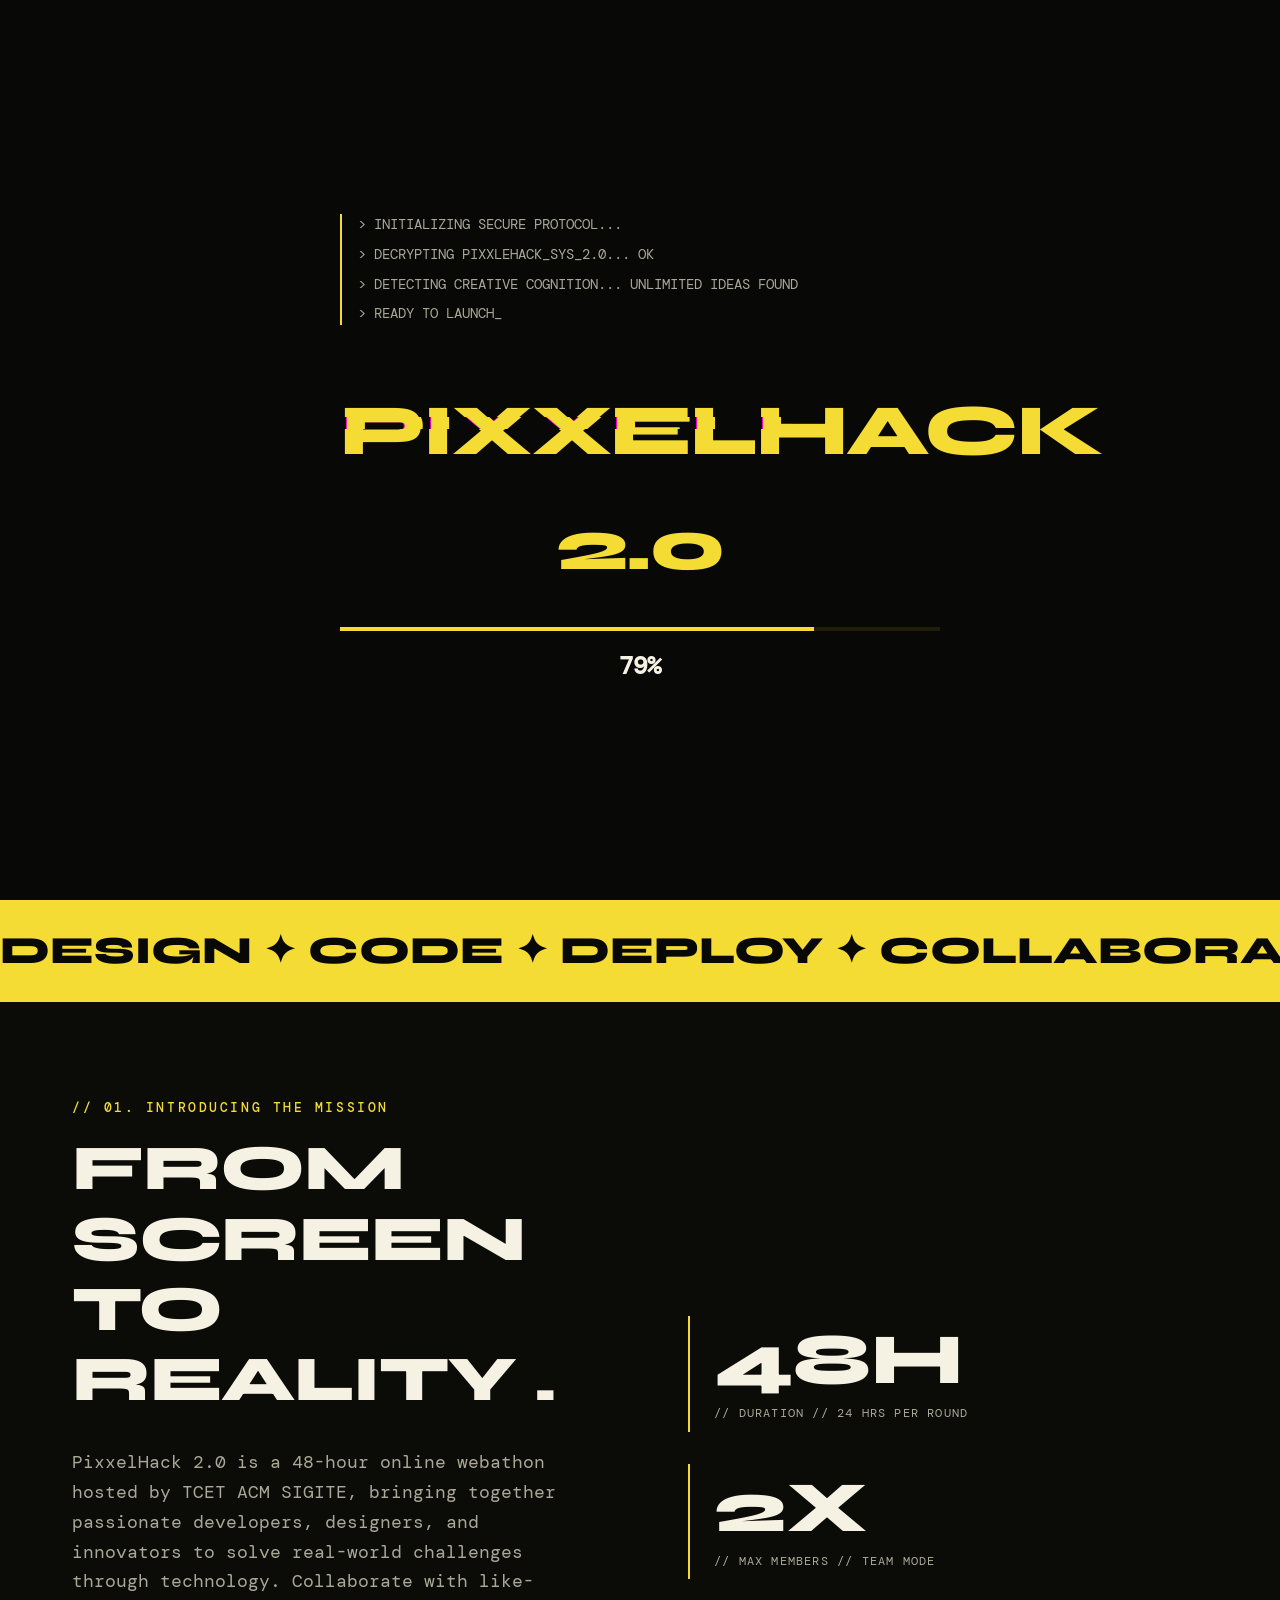
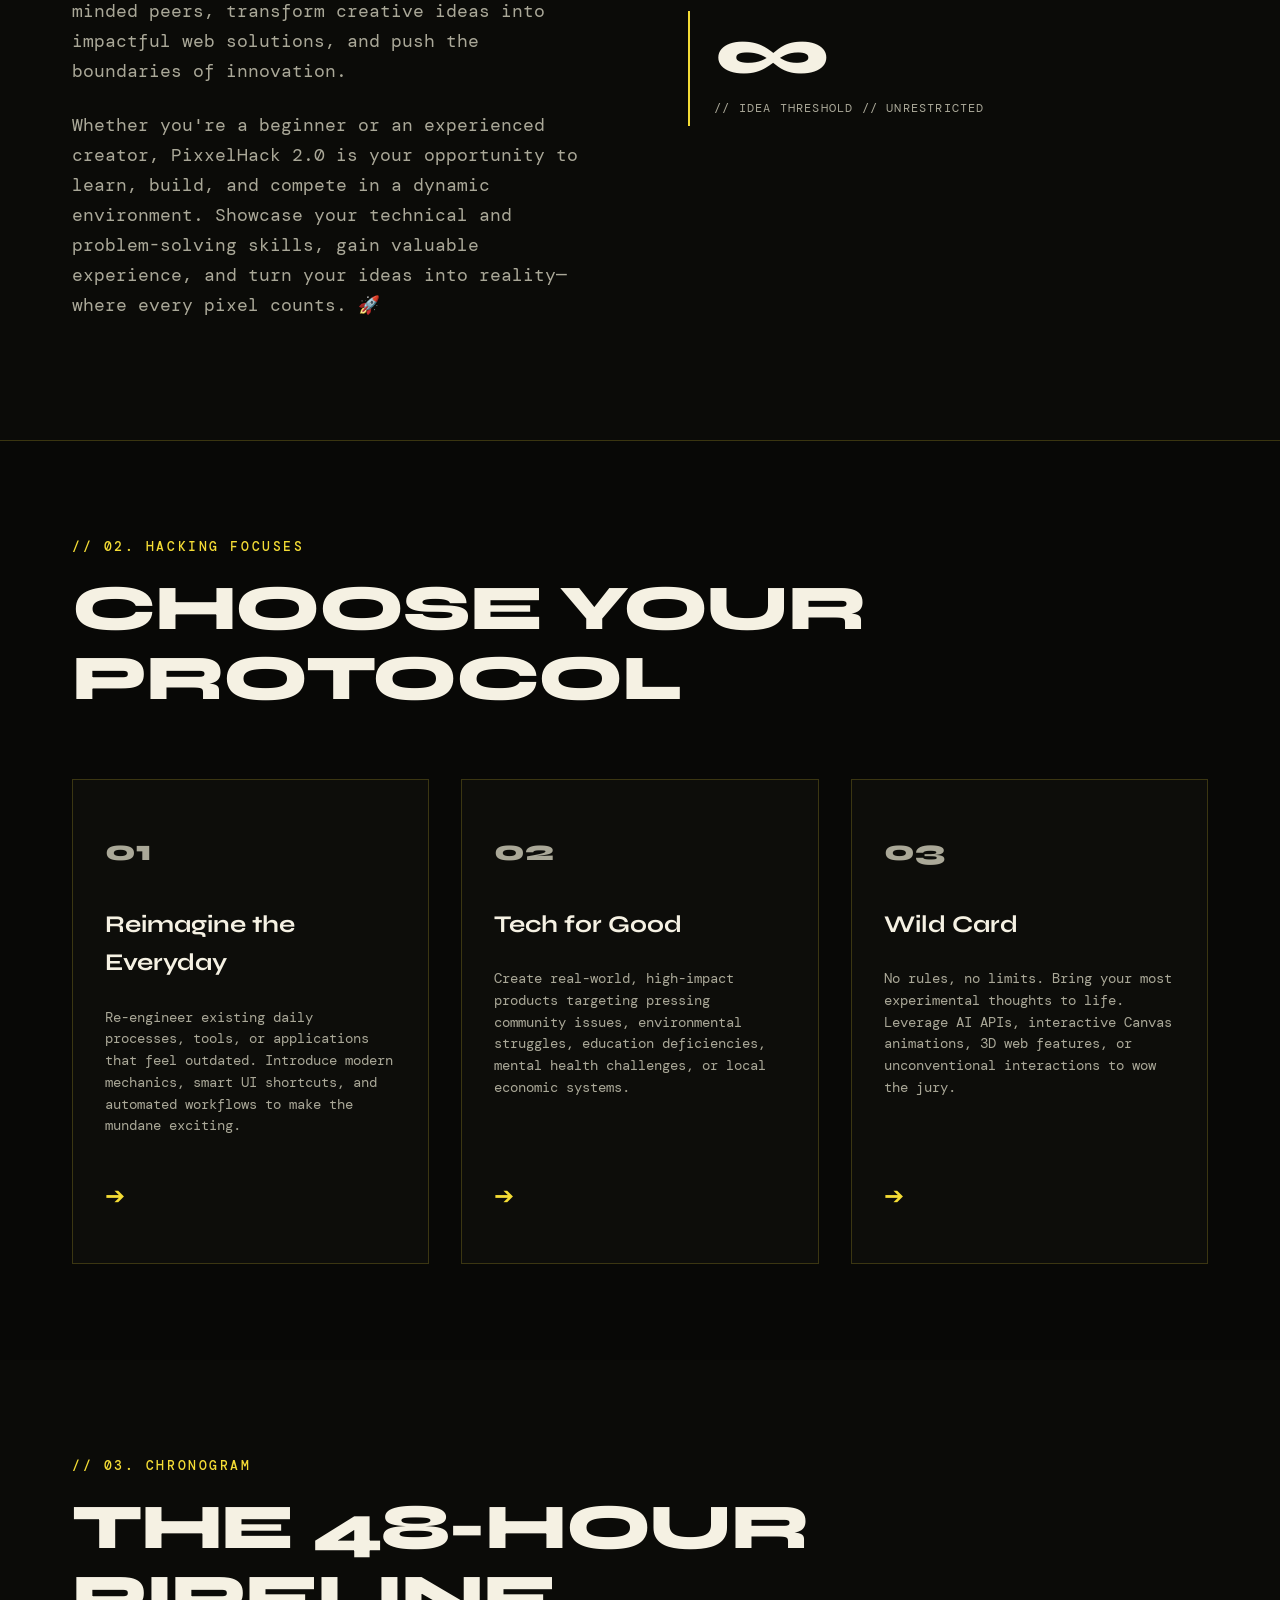
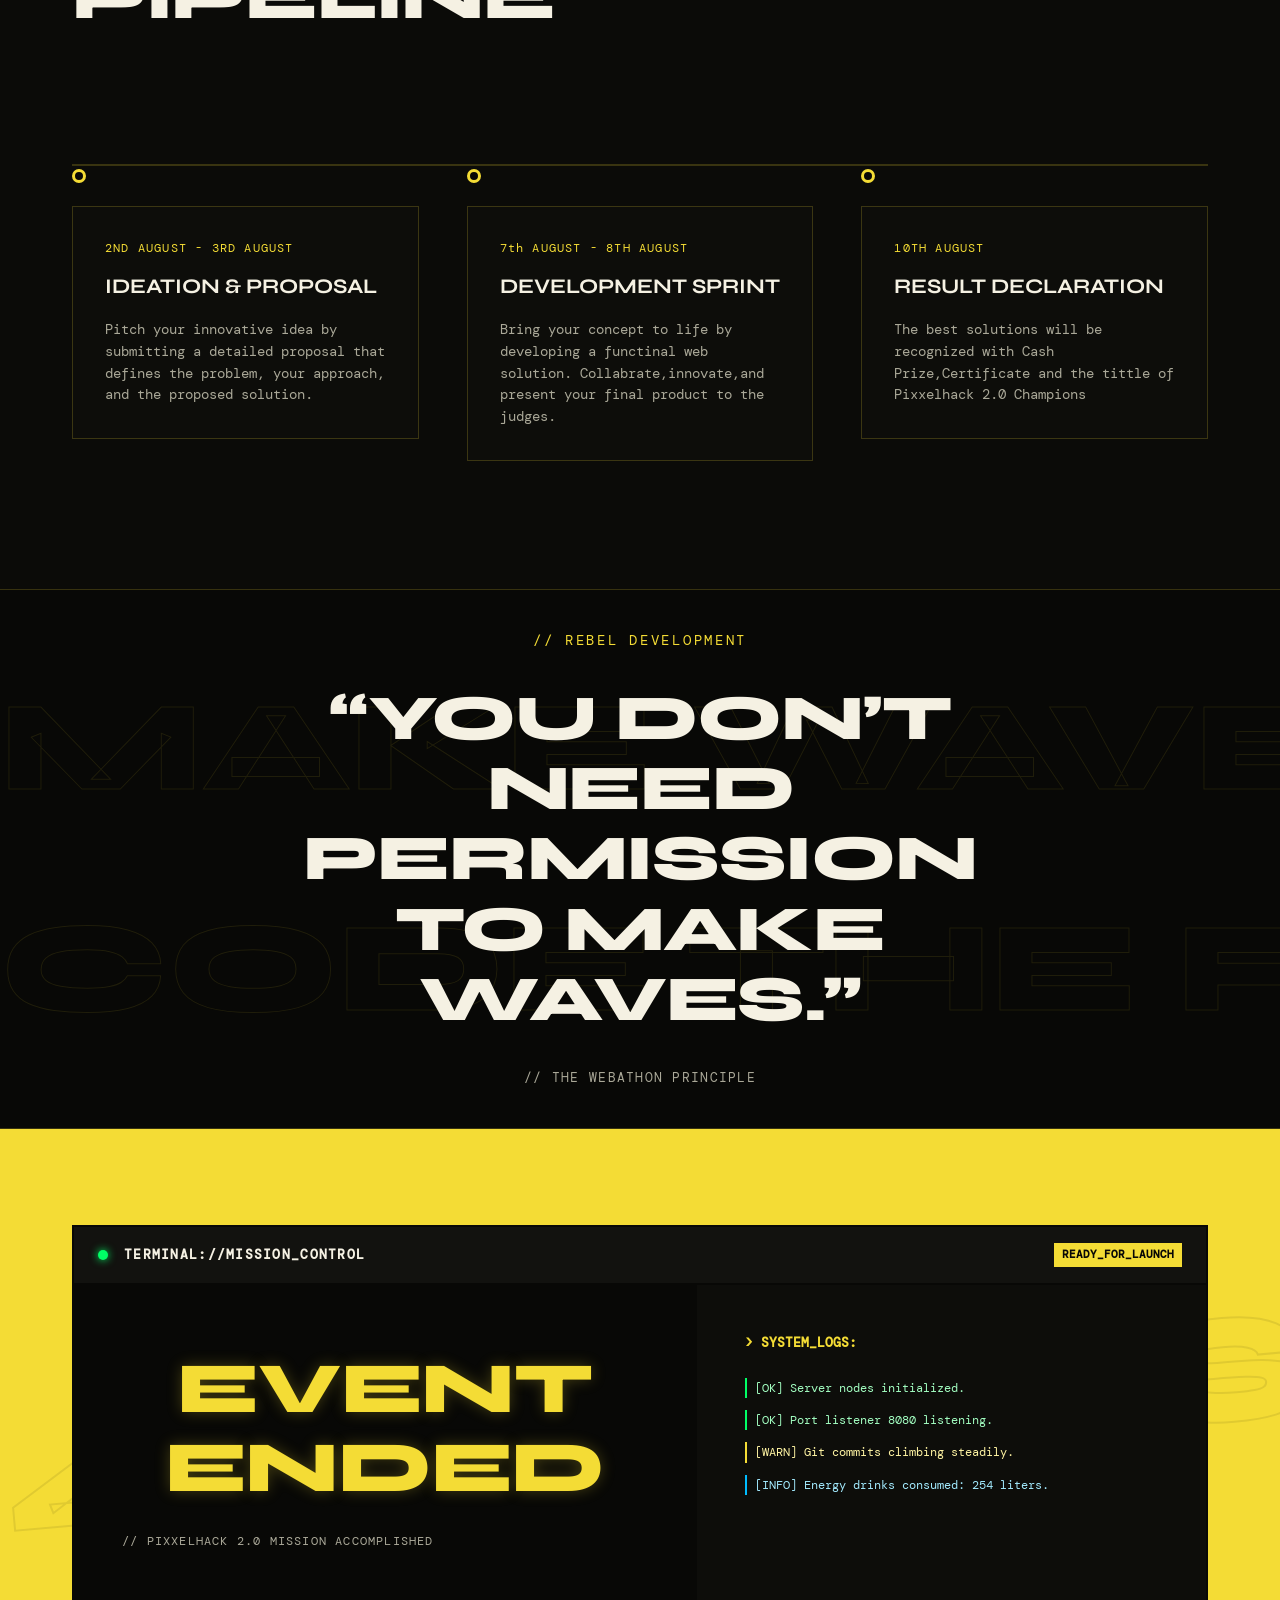
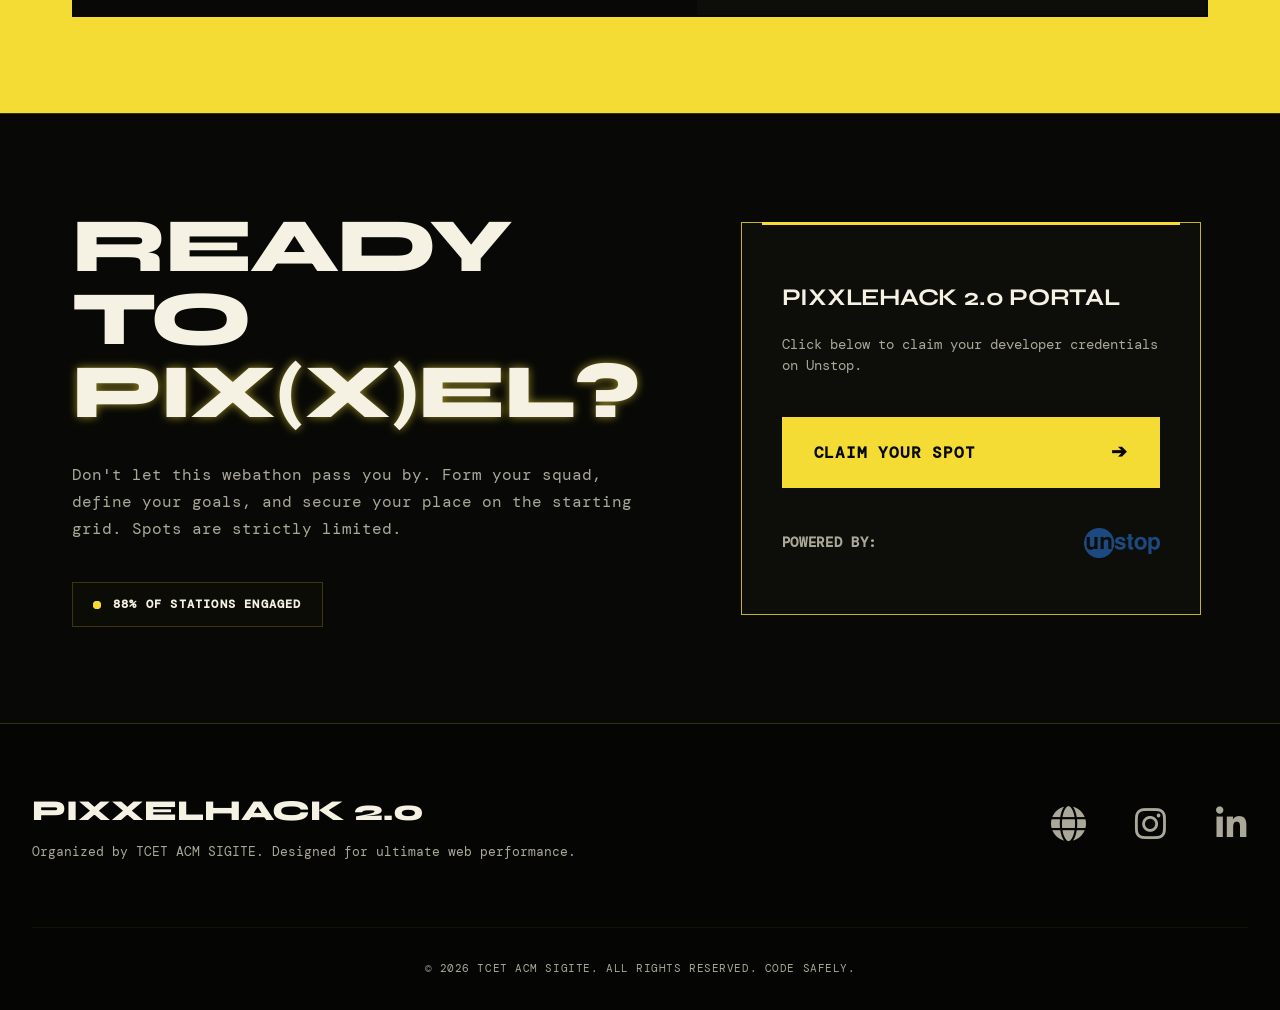
==== index.html @ c50f7fab "initial commit" ====
<!DOCTYPE html>
<html lang="en">
<head>
    <meta charset="UTF-8">
    <meta name="viewport" content="width=device-width, initial-scale=1.0">
    <title>PIXXELHACK 2.0 // 48-Hour Webathon by TCET ACM SIGITE</title>
    <meta name="description" content="Design, develop, and deploy functional web applications in a 48-hour high-intensity college webathon. Organize teams, innovate, and conquer.">
    <!-- Google Fonts: Syne and DM Mono -->
    <link rel="preconnect" href="https://fonts.googleapis.com">
    <link rel="preconnect" href="https://fonts.gstatic.com" crossorigin>
    <link rel="stylesheet"
  href="https://cdnjs.cloudflare.com/ajax/libs/font-awesome/6.5.2/css/all.min.css">
    <link href="https://fonts.googleapis.com/css2?family=DM+Mono:ital,wght@0,300;0,400;0,500;1,300;1,400;1,500&family=Syne:wght@700;800&display=swap" rel="stylesheet">
    <!-- Main Stylesheet -->
    <link rel="stylesheet" href="styles.css">
</head>
<body>

    <!-- Scroll Progress Indicator -->
    <div id="scroll-progress" aria-hidden="true"></div>

    <!-- Mouse follow glowing element -->
    <div id="mouse-glow" aria-hidden="true"></div>

    <!-- Intro Preloader -->
    <div id="preloader" role="dialog" aria-modal="true" aria-label="System Initializing">
        <div class="preloader-content">
            <div class="preloader-terminal">
                <p class="term-line">&gt; INITIALIZING SECURE PROTOCOL...</p>
                <p class="term-line">&gt; DECRYPTING PIXXLEHACK_SYS_2.0... OK</p>
                <p class="term-line">&gt; DETECTING CREATIVE COGNITION... UNLIMITED IDEAS FOUND</p>
                <p class="term-line">&gt; READY TO LAUNCH_</p>
            </div>
            <div class="preloader-progress-wrap">
                <div class="glitch-title" data-text="PIXXELHACK 2.0">PIXXELHACK 2.0</div>
                <div class="preloader-bar-bg">
                    <div class="preloader-bar" id="load-bar"></div>
                </div>
                <div class="preloader-percentage"><span id="load-pct">00</span>%</div>
            </div>
        </div>
    </div>

    <!-- Scan lines overlay -->
    <div class="scanlines" aria-hidden="true"></div>

    <!-- Header Navigation -->
    <header class="main-header">
    <div class="header-container">
        <!-- TCET logo: far left -->
        <a href="https://tcetmumbai.in/" class="institution-logo tcet-logo" aria-label="TCET Home">
            <img src="TCET Logo.png" alt="TCET logo">
        </a>

        <!-- PixxleHack logo -->
        <a href="#" class="logo-link" aria-label="Pixxlehack 2.0 Home">
            <span class="logo-txt">PIXXELHACK</span>
            <span class="logo-badge">2.0</span>
        </a>

        <nav class="desktop-nav" aria-label="Main Navigation">
            <ul class="nav-list">
                <li><a href="#about" class="nav-link">ABOUT</a></li>
                <li><a href="#tracks" class="nav-link">TRACKS</a></li>
                <li><a href="#timeline" class="nav-link">TIMELINE</a></li>
                <li><a href="#control" class="nav-link">MISSION</a></li>
            </ul>
        </nav>

        <!-- ACM logo: far right -->
        <a href="https://www.acm.org/" class="institution-logo acm-logo" aria-label="ACM Home">
            <img src="acm logo.png" alt="ACM logo">
        </a>

        <button class="mobile-nav-toggle" aria-label="Toggle Navigation Menu"
            aria-expanded="false" aria-controls="mobile-menu">
            <span class="bar"></span>
            <span class="bar"></span>
            <span class="bar"></span>
        </button>
    </div>
</header>

    <!-- Main Container -->
    <main>

        <!-- Hero Section -->
        <section id="hero" class="hero-section">
            <div class="hero-grid-bg" aria-hidden="true"></div>
            <div class="hero-container">
                <!-- Left Side: Dynamic Technical Typography -->
                <div class="hero-content reveal-on-scroll">
                    <div class="top-tagline">
                        <span class="tag-symbol">//</span> TCET ACM SIGITE PRESENTS // WEBATHON 2.0
                    </div>
                    
                    <h1 class="hero-headline">
                        CODE.<br>
                        INNOVATE.<br>
                        CONQUER.
                    </h1>

                    <div class="warning-ticker-wrap">
                        <div class="warning-ticker">
                            <span class="ticker-warn">WARNING:</span> UNLIMITED IDEAS DETECTED ✦ 48-HOUR CRITICAL THRESHOLD ✦ CODE PIXEL BY PIXEL ✦ &nbsp;
                        </div>
                    </div>

                    <div class="hero-meta">
                        <div class="tech-spec">
                            <span class="spec-label">MODE:</span> <span class="spec-value text-glowing">ONLINE</span>
                        </div>
                        <div class="tech-spec">
                            <span class="spec-label">DATE:</span> <span class="spec-value">2ND AUGUST</span>
                        </div>
                    </div>

                    <div class="hero-btn-container">
    <a href="#register" class="hero-ticker-btn" aria-label="Join the Hackathon">
        <div class="btn-ticker-track">
            <div class="btn-ticker-content">
                <img src="unstop-logo.png" alt="Unstop" class="ticker-logo-img"> ✦ POWERED BY UNSTOP ✦ CLAIM NOW ✦ POWERED BY UNSTOP ✦ &nbsp;&nbsp;&nbsp;&nbsp;
                <img src="unstop-logo.png" alt="Unstop" class="ticker-logo-img"> ✦ POWERED BY UNSTOP ✦ CLAIM NOW ✦ POWERED BY UNSTOP ✦ &nbsp;&nbsp;&nbsp;&nbsp;
            </div>
            <div class="btn-ticker-content" aria-hidden="true">
                <img src="unstop-logo.png" alt="Unstop" class="ticker-logo-img"> ✦ POWERED BY UNSTOP ✦ CLAIM NOW ✦ POWERED BY UNSTOP ✦ &nbsp;&nbsp;&nbsp;&nbsp;
                <img src="unstop-logo.png" alt="Unstop" class="ticker-logo-img"> ✦ POWERED BY UNSTOP ✦ CLAIM NOW ✦ POWERED BY UNSTOP ✦ &nbsp;&nbsp;&nbsp;&nbsp;
            </div>
        </div>
        <span class="ticker-btn-arrow" aria-hidden="true">➔</span>
    </a>
</div>
                <!-- Right Side: 3D Parallax Poster -->
              <!-- Right Side: 3D Parallax Poster -->
<div class="hero-visual reveal-on-scroll">
    <div class="poster-card" id="parallax-card">
        <div class="poster-glitch-overlay" aria-hidden="true"></div>
        <div class="poster-inner">
            <img src="poster.png" alt="PixxleHack 2.0 Poster" class="poster-img">

            <!-- Overlay floating visual graphics -->
            <div class="poster-overlay-grid" aria-hidden="true"></div>
            
            <!-- Technical HUD Frame Elements -->
            <div class="hud-box top-left">PH_2.0_INIT</div>
            <div class="hud-box bottom-right">TCET_ACM_SIGITE</div>
            <div class="hud-ring-outer" aria-hidden="true"></div>
            <div class="hud-ring-inner" aria-hidden="true"></div>
            
            <!-- floating binary code -->
            <div class="floating-binary" aria-hidden="true">
                01100011 01101111 01100100 01100101
            </div>
        </div>
    </div>
</div>
        </section>

        <!-- Horizontal Marquee Banner -->
        <section class="marquee-section" aria-hidden="true">
            <div class="marquee-track">
                <div class="marquee-content">
                    DESIGN ✦ CODE ✦ DEPLOY ✦ COLLABORATE &nbsp;&nbsp;&nbsp;&nbsp; DESIGN ✦ CODE ✦ DEPLOY ✦ COLLABORATE &nbsp;&nbsp;&nbsp;&nbsp; DESIGN ✦ CODE ✦ DEPLOY ✦ COLLABORATE &nbsp;&nbsp;&nbsp;&nbsp; DESIGN ✦ CODE ✦ DEPLOY ✦ COLLABORATE &nbsp;&nbsp;&nbsp;&nbsp;
                </div>
                <div class="marquee-content" aria-hidden="true">
                    DESIGN ✦ CODE ✦ DEPLOY ✦ COLLABORATE &nbsp;&nbsp;&nbsp;&nbsp; DESIGN ✦ CODE ✦ DEPLOY ✦ COLLABORATE &nbsp;&nbsp;&nbsp;&nbsp; DESIGN ✦ CODE ✦ DEPLOY ✦ COLLABORATE &nbsp;&nbsp;&nbsp;&nbsp; DESIGN ✦ CODE ✦ DEPLOY ✦ COLLABORATE &nbsp;&nbsp;&nbsp;&nbsp;
                </div>
            </div>
        </section>

        <!-- About Section -->
        <section id="about" class="about-section">
            <div class="section-container">
                <div class="about-grid">
                    <div class="about-text-content reveal-on-scroll">
                        <span class="section-badge">// 01. INTRODUCING THE MISSION</span>
                        <h3 class="section-heading">FROM SCREEN to REALITY .</h3>
                        <p class="about-paragraph">
                            PixxelHack 2.0 is a 48-hour online webathon hosted by TCET ACM SIGITE, bringing together passionate developers, designers, and innovators to solve real-world challenges through technology. Collaborate with like-minded peers, transform creative ideas into impactful web solutions, and push the boundaries of innovation.
                            </p>
                        <p class="about-paragraph">
                            Whether you're a beginner or an experienced creator, PixxelHack 2.0 is your opportunity to learn, build, and compete in a dynamic environment. Showcase your technical and problem-solving skills, gain valuable experience, and turn your ideas into reality—where every pixel counts. 🚀
                            </p>
                    </div>

                    <!-- Interactive Animated Stats Counters -->
                    <div class="about-stats-panel reveal-on-scroll">
                        <div class="stat-card">
                            <div class="stat-value"><span class="counter-num" data-target="48">0</span>H</div>
                            <div class="stat-label">// DURATION // 24 HRS PER ROUND </div>
                        </div>
                        <div class="stat-card">
                            <div class="stat-value"><span class="counter-num" data-target="2">0</span>X</div>
                            <div class="stat-label">// MAX MEMBERS // TEAM MODE</div>
                        </div>
                        <div class="stat-card">
                            <div class="stat-value">∞</div>
                            <div class="stat-label">// IDEA THRESHOLD // UNRESTRICTED</div>
                        </div>
                    </div>
                </div>
            </div>
        </section>

        <!-- Tracks Section -->
        <section id="tracks" class="tracks-section">
            <div class="section-container">
                <div class="section-header reveal-on-scroll">
                    <span class="section-badge">// 02. HACKING FOCUSES</span>
                    <h2 class="section-heading">CHOOSE YOUR PROTOCOL</h2>
                </div>

                <div class="tracks-grid">
                    <!-- Track Card 1 -->
                    <div class="track-card reveal-on-scroll">
                        <div class="track-card-decor"></div>
                        <div class="track-card-content">
                            <div class="track-icon">01</div>
                            <h3 class="track-title">Reimagine the Everyday</h3>
                            <p class="track-desc">
                                Re-engineer existing daily processes, tools, or applications that feel outdated. Introduce modern mechanics, smart UI shortcuts, and automated workflows to make the mundane exciting.
                            </p>
                            <span class="track-arrow">➔</span>
                        </div>
                    </div>

                    <!-- Track Card 2 -->
                    <div class="track-card reveal-on-scroll">
                        <div class="track-card-decor"></div>
                        <div class="track-card-content">
                            <div class="track-icon">02</div>
                            <h3 class="track-title">Tech for Good</h3>
                            <p class="track-desc">
                                Create real-world, high-impact products targeting pressing community issues, environmental struggles, education deficiencies, mental health challenges, or local economic systems.
                            </p>
                            <span class="track-arrow">➔</span>
                        </div>
                    </div>

                    <!-- Track Card 3 -->
                    <div class="track-card reveal-on-scroll">
                        <div class="track-card-decor"></div>
                        <div class="track-card-content">
                            <div class="track-icon">03</div>
                            <h3 class="track-title">Wild Card</h3>
                            <p class="track-desc">
                                No rules, no limits. Bring your most experimental thoughts to life. Leverage AI APIs, interactive Canvas animations, 3D web features, or unconventional interactions to wow the jury.
                            </p>
                            <span class="track-arrow">➔</span>
                        </div>
                    </div>
                </div>
            </div>
        </section>

        <!-- Timeline Section -->
        <section id="timeline" class="timeline-section">
            <div class="section-container">
                <div class="section-header reveal-on-scroll">
                    <span class="section-badge">// 03. CHRONOGRAM</span>
                    <h2 class="section-heading">THE 48-HOUR PIPELINE</h2>
                </div>

                <!-- Horizontal Desktop / Vertical Mobile Timeline Container -->
                <div class="timeline-wrapper reveal-on-scroll">
                    <div class="timeline-progress-line" id="timeline-indicator" aria-hidden="true"></div>
                    
                    <div class="timeline-grid">
                        <!-- Timeline Step 1 -->
                        <div class="timeline-item">
                            <div class="timeline-node">
                                <div class="node-dot"></div>
                            </div>
                            <div class="timeline-card">
                                <div class="timeline-time">2ND AUGUST - 3RD AUGUST</div>
                                <h3 class="timeline-title">IDEATION & PROPOSAL </h3>
                                <p class="timeline-desc">
                                    Pitch your innovative idea by submitting a detailed proposal that defines the problem, your approach, and the proposed solution.
                                </p>
                            </div>
                        </div>

                        <!-- Timeline Step 2 -->
                        <div class="timeline-item">
                            <div class="timeline-node">
                                <div class="node-dot"></div>
                            </div>
                            <div class="timeline-card">
                                <div class="timeline-time">7th AUGUST - 8TH AUGUST</div>
                                <h3 class="timeline-title">DEVELOPMENT SPRINT</h3>
                                <p class="timeline-desc">
                                    Bring your concept to life by developing a functinal web solution. Collabrate,innovate,and present your final product to the judges.
                           </p> </div>
                        </div>

                        <!-- Timeline Step 3 -->
                        <div class="timeline-item">
                            <div class="timeline-node">
                                <div class="node-dot"></div>
                            </div>
                            <div class="timeline-card">
                                <div class="timeline-time">10TH AUGUST</div>
                                <h3 class="timeline-title">RESULT  DECLARATION</h3>
                                <p class="timeline-desc">
                                   The best solutions will be recognized with Cash Prize,Certificate and the tittle of Pixxelhack 2.0 Champions
                                   </p>
                            </div>
                        </div>
                    </div>
                </div>
            </div>
        </section>

        <!-- Bold Manifesto Section -->
        <section class="manifesto-section">
            <div class="manifesto-marquee-bg outline-text" aria-hidden="true">
                <div class="manifesto-marquee-track left-to-right">
                    <span>MAKE WAVES ✦ MAKE WAVES ✦ MAKE WAVES ✦ MAKE WAVES ✦ &nbsp;</span>
                    <span>MAKE WAVES ✦ MAKE WAVES ✦ MAKE WAVES ✦ MAKE WAVES ✦ &nbsp;</span>
                </div>
                <div class="manifesto-marquee-track right-to-left">
                    <span>CODE THE FUTURE ✦ CODE THE FUTURE ✦ CODE THE FUTURE ✦ &nbsp;</span>
                    <span>CODE THE FUTURE ✦ CODE THE FUTURE ✦ CODE THE FUTURE ✦ &nbsp;</span>
                </div>
            </div>
            <div class="section-container">
                <div class="manifesto-content reveal-on-scroll">
                    <p class="manifesto-sub">// REBEL DEVELOPMENT</p>
                    <blockquote class="manifesto-quote">
                        “YOU DON’T NEED PERMISSION TO MAKE WAVES.”
                    </blockquote>
                    <p class="manifesto-author">// THE WEBATHON PRINCIPLE</p>
                </div>
            </div>
        </section>

        <!-- Mission Control Countdown Section -->
        <section id="control" class="mission-control-section">
            <!-- Animated Outline Typography in Background -->
            <div class="mission-outline-bg outline-text" aria-hidden="true">
                48 HOURS SYSTEM_LAUNCHED 48 HOURS SYSTEM_LAUNCHED
            </div>
            
            <div class="section-container">
                <div class="control-panel reveal-on-scroll">
                    <div class="control-header">
                        <span class="control-status-dot green"></span>
                        <span class="control-title-txt">TERMINAL://MISSION_CONTROL</span>
                        <span class="control-badge">READY_FOR_LAUNCH</span>
                    </div>
                    
                    <div class="countdown-grid">
                        <div class="countdown-wrap">
                            <!-- Mega Countdown Timer -->
                            <div class="countdown-display" id="timer-display" aria-live="polite">
                                48:00:00
                            </div>
                            <p class="countdown-sub">// CLOCK COUNTDOWN INITIATED ON INITIAL BOOT</p>
                        </div>
                        
                        <!-- Terminal Log Outputs -->
                        <div class="terminal-logs">
                            <div class="log-heading">&gt; SYSTEM_LOGS:</div>
                            <div class="log-screen" id="log-screen">
                                <div class="log-line text-success">[OK] Server nodes initialized.</div>
                                <div class="log-line text-success">[OK] Port listener 8080 listening.</div>
                                <div class="log-line text-warning">[WARN] Git commits climbing steadily.</div>
                                <div class="log-line text-info">[INFO] Energy drinks consumed: 254 liters.</div>
                            </div>
                        </div>
                    </div>
                </div>
            </div>
        </section>

        <!-- Registration & Spot Claim Section -->
        <section id="register" class="register-section">
            <div class="section-container">
                <div class="register-layout">
                    <div class="register-info reveal-on-scroll">
                        <h2 class="register-heading">READY TO<br><span class="text-glowing">PIX(X)EL?</span></h2>
                        <p class="register-desc">
                            Don't let this webathon pass you by. Form your squad, define your goals, and secure your place on the starting grid. Spots are strictly limited.
                        </p>
                        
                        <div class="spot-indicator-box">
                            <div class="spot-indicator">
                                <div class="spot-pulse"></div>
                                <span>88% OF STATIONS ENGAGED</span>
                            </div>
                        </div>
                    </div>

                    <!-- Registration Action Button Container -->
                    <div class="register-action reveal-on-scroll">
                        <div class="register-card">
                            <div class="card-top-decor"></div>
                            <h3 class="card-heading">PIXXLEHACK 2.0 PORTAL</h3>
                            <p class="card-instruction">Click below to claim your developer credentials on Unstop.</p>
                            
                            <a href="https://unstop.com/o/wrt0Ppy?lb=8E0WwJqz&utm_medium=Share&utm_source=WhatsApp" target="_blank" rel="noopener noreferrer" class="claim-btn">
                                <span class="claim-btn-txt">CLAIM YOUR SPOT</span>
                                <span class="claim-btn-arrow">➔</span>
                            </a>
                            
             <div class="card-footer-spec" style="display: flex !important; align-items: center !important; gap: 10px !important; margin-top: 40px !important;">
    <h2 style="font-size: 0.85rem !important; margin: 0 !important; color: #AAA898 !important; letter-spacing: 0.05em !important;">POWERED BY:</h2>
    <img src="unstop-logo.png" alt="Unstop" style="height: 30px !important; width: auto !important; max-width: 120px !important; display: inline-block !important; object-fit: contain !important;">
</div>
                        </div>
                    </div>
                </div>
            </div>
        </section>

    </main>

    <!-- Footer -->
    <footer class="main-footer">
        <div class="footer-container">
            <div class="footer-branding">
                <div class="footer-logo">PIXXELHACK 2.0</div>
                <p class="footer-credit">Organized by TCET ACM SIGITE. Designed for ultimate web performance.</p>
            </div>
            
            <div class="footer-links">
                <a href="https://tcet.acm.org/"
   target="_blank"
   rel="noopener noreferrer"
   class="social-link"
   aria-label="Visit TCET ACM website">
  <i class="fa-solid fa-globe social-icon"></i>
</a>
                <a href="https://www.instagram.com/tcet_acm_sigite?igsh=NTJ4MjB5Mzd4NDJ3"
   target="_blank"
   rel="noopener noreferrer"
   class="social-link"
   aria-label="Follow us on Instagram">
  <i class="fa-brands fa-instagram social-icon"></i>
</a>
                <a href="https://www.linkedin.com/in/acmtcet"
   target="_blank"
   rel="noopener noreferrer"
   class="social-link"
   aria-label="Connect with us on LinkedIn">
  <i class="fa-brands fa-linkedin-in social-icon"></i>
</a>

            </div>
        </div>
        <div class="footer-bottom">
            <p>&copy; 2026 TCET ACM SIGITE. ALL RIGHTS RESERVED. CODE SAFELY.</p>
        </div>
    </footer>

    <!-- Main JS script -->
    <script src="script.js"></script>
</body>
</html>
---- styles.css ----
/* ==========================================================================
   PIXXLEHACK 2.0 // STYLING SYSTEM
   Intense Cyber-Editorial visual style
   ========================================================================== */

/* --- Custom Variables & Tokens --- */
:root {
    --bg-color: #080806;
    --primary-color: #F4DC35;
    --secondary-color: #E8AD18;
    --text-color: #F5F1E3;
    --muted-color: #AAA898;
    --border-color: rgba(244, 220, 53, 0.2);
    --border-color-active: rgba(244, 220, 53, 0.8);
    
    --font-heading: 'Syne', sans-serif;
    --font-tech: 'DM Mono', monospace;
    
    --transition-fast: 0.2s cubic-bezier(0.25, 0.46, 0.45, 0.94);
    --transition-medium: 0.4s cubic-bezier(0.16, 1, 0.3, 1);
    --transition-slow: 0.8s cubic-bezier(0.16, 1, 0.3, 1);
    
    --scroll-progress-height: 4px;
}

/* --- Base & Reset --- */
* {
    box-sizing: border-box;
    margin: 0;
    padding: 0;
}

html {
    scroll-behavior: smooth;
    background-color: var(--bg-color);
    color: var(--text-color);
    font-family: var(--font-tech);
    font-size: 16px;
    overflow-x: hidden;
}

body {
    min-height: 100vh;
    line-height: 1.6;
    overflow-x: hidden;
    position: relative;
}

/* --- Accessibility: Respect Reduced Motion --- */
@media (prefers-reduced-motion: reduce) {
    * {
        animation-delay: 0s !important;
        animation-duration: 0s !important;
        animation-iteration-count: 1 !important;
        transition-duration: 0s !important;
        scroll-behavior: auto !important;
        transform: none !important;
    }
    #mouse-glow, .scanlines, .hero-grid-bg, .poster-glitch-overlay, .hud-ring-outer, .hud-ring-inner {
        display: none !important;
    }
}

/* --- Custom Scrollbar --- */
::-webkit-scrollbar {
    width: 8px;
    height: 8px;
}
::-webkit-scrollbar-track {
    background: var(--bg-color);
    border-left: 1px solid var(--border-color);
}
::-webkit-scrollbar-thumb {
    background: var(--primary-color);
    border-radius: 0px;
}
::-webkit-scrollbar-thumb:hover {
    background: var(--secondary-color);
}

/* --- Utilities & Common Elements --- */
a {
    color: inherit;
    text-decoration: none;
}

button {
    background: none;
    border: none;
    cursor: pointer;
    font-family: inherit;
    color: inherit;
}

.text-glowing {
    text-shadow: 0 0 10px rgba(244, 220, 53, 0.6);
}

.outline-text {
    -webkit-text-stroke: 1px var(--border-color-active);
    color: transparent;
}

.section-badge {
    font-size: 0.8rem;
    font-weight: 500;
    color: var(--primary-color);
    letter-spacing: 0.2em;
    display: block;
    margin-bottom: 1rem;
}

.section-heading {
    font-family: var(--font-heading);
    font-size: clamp(2rem, 5vw, 4rem);
    line-height: 1.1;
    font-weight: 800;
    letter-spacing: -0.02em;
    margin-bottom: 2rem;
    text-transform: uppercase;
}

.section-container {
    max-width: 1200px;
    margin: 0 auto;
    padding: 6rem 2rem;
    position: relative;
    z-index: 2;
}


/* --- Scanlines CRT Filter Overlay --- */
.scanlines {
    position: fixed;
    top: 0;
    left: 0;
    width: 100%;
    height: 100%;
    background: linear-gradient(
        rgba(18, 16, 16, 0) 50%, 
        rgba(0, 0, 0, 0.25) 50%
    );
    background-size: 100% 4px;
    z-index: 9999;
    pointer-events: none;
    opacity: 0.3;
}

/* --- Mouse Follower Glow --- */
#mouse-glow {
    position: fixed;
    width: 400px;
    height: 400px;
    background: radial-gradient(circle, rgba(244, 220, 53, 0.08) 0%, rgba(244, 220, 53, 0) 70%);
    border-radius: 50%;
    pointer-events: none;
    transform: translate(-50%, -50%);
    z-index: 1;
    transition: width 0.3s, height 0.3s;
}

/* --- Top Scroll Progress --- */
#scroll-progress {
    position: fixed;
    top: 0;
    left: 0;
    height: var(--scroll-progress-height);
    background: linear-gradient(90deg, var(--secondary-color), var(--primary-color));
    width: 0%;
    z-index: 10000;
    transition: width 0.1s linear;
}

/* --- Preloader --- */
#preloader {
    position: fixed;
    top: 0;
    left: 0;
    width: 100%;
    height: 100%;
    background-color: var(--bg-color);
    z-index: 10001;
    display: flex;
    align-items: center;
    justify-content: center;
    padding: 2rem;
    transition: opacity var(--transition-medium), visibility var(--transition-medium);
}

#preloader.fade-out {
    opacity: 0;
    visibility: hidden;
}

.preloader-content {
    max-width: 600px;
    width: 100%;
}

.preloader-terminal {
    font-size: clamp(0.7rem, 2.5vw, 0.85rem);
    color: var(--muted-color);
    margin-bottom: 3rem;
    border-left: 2px solid var(--primary-color);
    padding-left: 1rem;
    word-break: break-word;
    overflow-wrap: break-word;
}

.term-line {
    margin-bottom: 0.5rem;
    opacity: 0;
    transform: translateY(5px);
}

.term-line.visible {
    opacity: 1;
    transform: translateY(0);
    transition: opacity 0.3s ease, transform 0.3s ease;
}

.preloader-progress-wrap {
    text-align: center;
}

.glitch-title {
    font-family: var(--font-heading);
    font-size: clamp(1.6rem, 7vw, 4.5rem);
    font-weight: 800;
    color: var(--primary-color);
    letter-spacing: -0.03em;
    margin-bottom: 1.5rem;
    position: relative;
    text-transform: uppercase;
}

/* Glitch text effect */
.glitch-title::before,
.glitch-title::after {
    content: attr(data-text);
    position: absolute;
    top: 0;
    left: 0;
    width: 100%;
    height: 100%;
    background: var(--bg-color);
}

.glitch-title::before {
    left: 2px;
    text-shadow: -1px 0 #ff00c1;
    clip: rect(44px, 450px, 56px, 0);
    animation: glitch-anim 5s infinite linear alternate-reverse;
}

.glitch-title::after {
    left: -2px;
    text-shadow: -1px 0 #00fff9, 0 1px #00fff9;
    clip: rect(85px, 450px, 140px, 0);
    animation: glitch-anim2 5s infinite linear alternate-reverse;
}

.preloader-bar-bg {
    width: 100%;
    height: 4px;
    background: rgba(244, 220, 53, 0.1);
    margin-bottom: 1rem;
    position: relative;
    overflow: hidden;
}

.preloader-bar {
    position: absolute;
    top: 0;
    left: 0;
    height: 100%;
    width: 0%;
    background: var(--primary-color);
    transition: width 0.1s linear;
}

.preloader-percentage {
    font-size: 1.5rem;
    font-weight: 700;
    color: var(--text-color);
}

/* --- Main Header Navigation --- */
.main-header {
    position: fixed;
    top: 0;
    left: 0;
    width: 100%;
    background-color: rgba(8, 8, 6, 0.85);
    backdrop-filter: blur(10px);
    -webkit-backdrop-filter: blur(10px);
    border-bottom: 1px solid var(--border-color);
    z-index: 1000;
    transition: transform var(--transition-medium);
}

.header-container {
    max-width: 1400px;
    margin: 0 auto;
    height: 80px;
    display: flex;
    align-items: center;
    justify-content: space-between;
    padding: 0 2rem;
}

.logo-link {
    display: flex;
    align-items: center;
    gap: 0.5rem;
}

.logo-txt {
    font-family: var(--font-heading);
    font-size: 1.5rem;
    font-weight: 800;
    letter-spacing: -0.02em;
    color: var(--text-color);
}

.logo-badge {
    background: var(--primary-color);
    color: var(--bg-color);
    font-size: 0.75rem;
    font-weight: 700;
    padding: 0.1rem 0.4rem;
    border-radius: 2px;
}

.nav-list {
    display: flex;
    list-style: none;
    gap: 3rem;
}

.nav-link {
    font-size: 0.85rem;
    font-weight: 500;
    letter-spacing: 0.1em;
    color: var(--muted-color);
    position: relative;
    padding: 0.5rem 0;
    transition: color var(--transition-fast);
}

.nav-link::after {
    content: '';
    position: absolute;
    bottom: 0;
    left: 0;
    width: 0%;
    height: 1px;
    background-color: var(--primary-color);
    transition: width var(--transition-fast);
}

.nav-link:hover {
    color: var(--primary-color);
}

.nav-link:hover::after {
    width: 100%;
}

.cta-nav-btn {
    border: 1px solid var(--primary-color);
    color: var(--primary-color);
    font-size: 0.8rem;
    font-weight: 600;
    letter-spacing: 0.1em;
    padding: 0.75rem 1.5rem;
    transition: background-color var(--transition-fast), color var(--transition-fast);
}

.cta-nav-btn:hover {
    background-color: var(--primary-color);
    color: var(--bg-color);
}

/* Mobile Nav Toggle */
.mobile-nav-toggle {
    display: none;
    flex-direction: column;
    gap: 6px;
    z-index: 1001;
}

.mobile-nav-toggle .bar {
    width: 25px;
    height: 2px;
    background-color: var(--text-color);
    transition: all var(--transition-fast);
}

.mobile-nav-toggle.open .bar:nth-child(1) {
    transform: translateY(8px) rotate(45deg);
}

.mobile-nav-toggle.open .bar:nth-child(2) {
    transform: scaleX(0);
}

.mobile-nav-toggle.open .bar:nth-child(3) {
    transform: translateY(-8px) rotate(-45deg);
}

/* Mobile Menu Drawer */
.mobile-menu-drawer {
    position: fixed;
    top: 0;
    right: -100%;
    width: 100%;
    height: 100vh;
    background-color: var(--bg-color);
    z-index: 999;
    padding: 8rem 2rem 2rem;
    transition: right var(--transition-medium);
    border-left: 1px solid var(--border-color);
}

.mobile-menu-drawer.open {
    right: 0;
}

.mobile-nav-list {
    display: flex;
    flex-direction: column;
    gap: 2.5rem;
    list-style: none;
}

.mobile-nav-link {
    font-size: 1.8rem;
    font-family: var(--font-heading);
    font-weight: 700;
    color: var(--text-color);
    display: block;
}

.mobile-nav-link.cta-mob-link {
    color: var(--primary-color);
    border-bottom: 1px solid var(--border-color-active);
    padding-bottom: 0.5rem;
}

/* --- Hero Section --- */

.hero-section {
    position: relative;
    min-height: 100vh;
    display: flex;
    align-items: center;
    padding-top: 80px;
    overflow: hidden;
}

/* Moving yellow grid background */

.hero-grid-bg {
    position: absolute;
    top: 0;
    left: 0;
    width: 100%;
    height: 100%;
    background-image: 
        linear-gradient(rgba(244, 220, 53, 0.03) 1px, transparent 1px),
        linear-gradient(90deg, rgba(244, 220, 53, 0.03) 1px, transparent 1px);
    background-size: 40px 40px;
    background-position: center;
    z-index: 1;
    animation: grid-move 20s linear infinite;
}

.hero-container {
    max-width: 1400px;
    margin: 0 auto;
    width: 100%;
    padding: 4rem 2rem;
    display: grid;
    grid-template-columns: 1.2fr 0.8fr;
    gap: 4rem;
    align-items: center;
    position: relative;
    z-index: 2;
}

.top-tagline {
    font-size: 0.85rem;
    color: var(--muted-color);
    letter-spacing: 0.15em;
    margin-bottom: 1.5rem;
}

.tag-symbol {
    color: var(--primary-color);
}

.hero-headline {
    font-family: var(--font-heading);
    font-size: clamp(3.5rem, 8vw, 7.5rem);
    font-weight: 800;
    line-height: 0.85;
    letter-spacing: -0.04em;
    margin-bottom: 2rem;
}

/* Warning ticker marquee */
.warning-ticker-wrap {
    border-top: 1px solid var(--border-color);
    border-bottom: 1px solid var(--border-color);
    padding: 0.5rem 0;
    margin-bottom: 2.5rem;
    overflow: hidden;
    background: rgba(244, 220, 53, 0.02);
}

.warning-ticker {
    display: inline-block;
    white-space: nowrap;
    animation: ticker-slide 15s linear infinite;
    font-size: 0.75rem;
    letter-spacing: 0.15em;
    color: var(--text-color);
}

.ticker-warn {
    color: var(--primary-color);
    font-weight: 700;
}

.hero-meta {
    display: flex;
    gap: 3rem;
    margin-bottom: 3.5rem;
}

.tech-spec {
    font-size: 0.8rem;
}

.spec-label {
    color: var(--muted-color);
}

.spec-value {
    color: var(--text-color);
    font-weight: 600;
    margin-left: 0.5rem;
}


/* --- New Horizontal Ticker Action Button --- */
/* --- Solid Cyberpunk Ticker Action Button --- */
.hero-btn-container {
    position: relative;
    max-width: 460px; /* Aligns with the width specs of the right column components */
    margin-top: 2.5rem;
    z-index: 10;
}

.hero-ticker-btn {
    display: flex;
    align-items: center;
    justify-content: space-between;
    background-color: var(--primary-color); /* Matches your friend's full solid yellow background */
    border: 1px solid var(--primary-color);
    padding: 1.1rem 2rem; /* Exact padding weight matches the CTA buttons */
    overflow: hidden;
    position: relative;
    width: 100%;
    transition: background-color var(--transition-fast), transform var(--transition-fast);
}

.btn-ticker-track {
    display: flex;
    width: max-content;
    overflow: hidden;
    pointer-events: none;
    flex-grow: 1;
}

.btn-ticker-content {
    display: flex;
    align-items: center;
    white-space: nowrap;
    font-size: 0.85rem;
    font-weight: 700;
    letter-spacing: 0.08em;
    color: var(--bg-color); /* Changes font color to dark black for contrast over solid yellow */
    animation: ticker-slide 14s linear infinite;
}

.ticker-logo-img {
    height: 40px; /* Scales icon safely inside text row */
    width: auto;
    object-fit: contain;
    margin-right: 0.8rem;
    margin-left: 1.5rem;
  filter: none;
   /* Forces a colored logo transparent asset to turn pure solid black */
}

.ticker-btn-arrow {
    font-size: 1.2rem;
    color: var(--bg-color); /* Matches contrast text styling */
    margin-left: 1.5rem;
    position: relative;
    z-index: 2;
    background: var(--primary-color); /* Matches button base layout to prevent overlap leaks */
    padding-left: 0.75rem;
    transition: transform var(--transition-medium);
}

/* Hover States */
.hero-ticker-btn:hover {
    background-color: var(--secondary-color);
    border-color: var(--secondary-color);
    transform: scale(1.02);
}

.hero-ticker-btn:hover .ticker-btn-arrow {
    transform: translateX(6px);
}

/* Responsive adjustments */
@media (max-width: 1024px) {
    .hero-btn-container {
        margin: 2.5rem auto 0 auto;
    }
}

/* Mobile responsive alignment helper */
@media (max-width: 1024px) {
    .hero-btn-container {
        margin: 2rem auto 0 auto;
    }
}
/* Right Side: Hero Visual Poster */
/* Right Side: Hero Visual Poster - PIXEL PERFECT DEPLOYMENT */
.poster-card {
    position: relative;
    width: 100% !important;
    max-width: 500px;
    height: 480px; /* Dictates fixed visual block container height matching the reference look */
    background-color: #0d0d0a;
    border: 1px solid var(--border-color);
    overflow: visible;
    cursor: pointer;
    box-shadow: 0 20px 40px rgba(0, 0, 0, 0.6);
    transform-style: preserve-3d;
    transition: transform 0.1s ease;
    display: block !important;
}

.poster-inner {
    position: relative;
    width: 100%;
    height: 100%;
}

.poster-img {
    position: absolute;
    top: 0;
    left: 0;
    width: 100% !important;
    height: 100% !important;
    object-fit: cover !important; /* Locks dynamic asset graphic to scale inside container grid */
    display: block !important;
    opacity: 0.85;
    z-index: 2;
}

/* Forces structural overlays to layer directly above the image asset canvas */
.hud-box, .hud-ring-outer, .hud-ring-inner, .floating-binary, .poster-overlay-grid {
    z-index: 5 !important;
}
.hud-box {
    position: absolute;
    background: rgba(8, 8, 6, 0.8);
    border: 1px solid var(--border-color-active);
    color: var(--primary-color);
    font-size: 0.65rem;
    padding: 0.25rem 0.5rem;
    z-index: 3;
}

.hud-box.top-left {
    top: 15px;
    left: 15px;
}

.hud-box.bottom-right {
    bottom: 15px;
    right: 15px;
}

.hud-ring-outer,
.hud-ring-inner {
    position: absolute;
    border-radius: 50%;
    border: 1px dashed rgba(244, 220, 53, 0.3);
    pointer-events: none;
    z-index: 3;
}

.hud-ring-outer {
    width: 120px;
    height: 120px;
    top: calc(50% - 60px);
    left: calc(50% - 60px);
    animation: rotate-circle 25s linear infinite;
}

.hud-ring-inner {
    width: 80px;
    height: 80px;
    top: calc(50% - 40px);
    left: calc(50% - 40px);
    animation: rotate-circle 15s linear infinite reverse;
    border-style: dotted;
}

.floating-binary {
    position: absolute;
    bottom: 25px;
    left: 20px;
    color: rgba(244, 220, 53, 0.4);
    font-size: 0.6rem;
    writing-mode: vertical-rl;
    text-orientation: mixed;
    z-index: 3;
    letter-spacing: 2px;
}

/* --- Marquee Section --- */
.marquee-section {
    border-top: 1px solid var(--border-color-active);
    border-bottom: 1px solid var(--border-color-active);
    background-color: var(--primary-color);
    color: var(--bg-color);
    padding: 1.2rem 0;
    overflow: hidden;
    position: relative;
    z-index: 10;
}

.marquee-track {
    display: flex;
    width: max-content;
}

.marquee-content {
    font-family: var(--font-heading);
    font-size: clamp(1.2rem, 3vw, 2.5rem);
    font-weight: 800;
    white-space: nowrap;
    text-transform: uppercase;
    animation: scroll-marquee 25s linear infinite;
    display: inline-block;
}

/* --- About Section --- */
.about-section {
    position: relative;
    background-color: #0b0b08;
    border-bottom: 1px solid var(--border-color);
}

.about-grid {
    display: grid;
    grid-template-columns: 1fr 1fr;
    gap: 6rem;
    align-items: center;
}

.about-paragraph {
    font-size: clamp(0.95rem, 1.5vw, 1.1rem);
    color: var(--muted-color);
    margin-bottom: 1.5rem;
    line-height: 1.7;
}

.about-stats-panel {
    display: flex;
    flex-direction: column;
    gap: 2rem;
}

.stat-card {
    border-left: 2px solid var(--primary-color);
    padding-left: 1.5rem;
    padding-top: 0.5rem;
    padding-bottom: 0.5rem;
}

.stat-value {
    font-family: var(--font-heading);
    font-size: clamp(2.5rem, 6vw, 4.5rem);
    font-weight: 800;
    line-height: 1;
    color: var(--text-color);
    margin-bottom: 0.5rem;
}

.stat-label {
    font-size: 0.75rem;
    letter-spacing: 0.1em;
    color: var(--muted-color);
}

/* --- Tracks Section --- */
.tracks-section {
    background-color: var(--bg-color);
    position: relative;
}

.tracks-grid {
    display: grid;
    grid-template-columns: repeat(3, 1fr);
    gap: 2rem;
    margin-top: 4rem;
}

/* Interactive Hover Tracks Cards */
.track-card {
    position: relative;
    background: #0d0d0a;
    border: 1px solid var(--border-color);
    padding: 3rem 2rem;
    height: 100%;
    cursor: pointer;
    overflow: hidden;
    transition: transform var(--transition-medium), border-color var(--transition-medium);
}

.track-card-decor {
    position: absolute;
    top: 0;
    left: 0;
    width: 100%;
    height: 4px;
    background-color: var(--primary-color);
    transform: scaleX(0);
    transform-origin: left;
    transition: transform var(--transition-medium);
}

.track-card-content {
    position: relative;
    z-index: 2;
    display: flex;
    flex-direction: column;
    height: 100%;
}

.track-icon {
    font-family: var(--font-heading);
    font-size: 1.8rem;
    font-weight: 800;
    color: var(--muted-color);
    margin-bottom: 2rem;
    transition: color var(--transition-fast);
}

.track-title {
    font-family: var(--font-heading);
    font-size: 1.5rem;
    font-weight: 700;
    color: var(--text-color);
    margin-bottom: 1.5rem;
    transition: color var(--transition-fast);
}

.track-desc {
    font-size: 0.85rem;
    color: var(--muted-color);
    line-height: 1.6;
    margin-bottom: 2.5rem;
    flex-grow: 1;
    transition: color var(--transition-fast);
}

.track-arrow {
    font-size: 1.5rem;
    color: var(--primary-color);
    align-self: flex-start;
    transform: translateX(0);
    transition: transform var(--transition-medium), color var(--transition-fast);
}

/* Hover States for Tracks Cards */
.track-card:hover {
    transform: translateY(-8px);
    border-color: var(--primary-color);
    background-color: var(--primary-color);
}

.track-card:hover .track-card-decor {
    transform: scaleX(1);
}

.track-card:hover .track-icon,
.track-card:hover .track-title,
.track-card:hover .track-desc {
    color: var(--bg-color);
}

.track-card:hover .track-arrow {
    transform: translateX(8px);
    color: var(--bg-color);
}

/* --- Timeline Section --- */
.timeline-section {
    background-color: #0b0b08;
    position: relative;
    overflow: hidden;
}

.timeline-wrapper {
    position: relative;
    margin-top: 5rem;
    padding: 2rem 0;
}

/* Connector Line */
.timeline-progress-line {
    position: absolute;
    top: 50px;
    left: 0;
    width: 100%;
    height: 2px;
    background: var(--border-color);
    z-index: 1;
}

/* desktop layout */
.timeline-grid {
    display: grid;
    grid-template-columns: repeat(3, 1fr);
    gap: 3rem;
    position: relative;
    z-index: 2;
}

.timeline-item {
    display: flex;
    flex-direction: column;
}

.timeline-node {
    width: 100%;
    height: 60px;
    display: flex;
    align-items: center;
    position: relative;
}

.node-dot {
    width: 14px;
    height: 14px;
    background-color: var(--bg-color);
    border: 3px solid var(--primary-color);
    border-radius: 50%;
    position: absolute;
    left: 0;
    z-index: 3;
    transition: transform var(--transition-fast), background-color var(--transition-fast);
}

.timeline-item:hover .node-dot {
    transform: scale(1.3);
    background-color: var(--primary-color);
}

.timeline-card {
    background: #0d0d0a;
    border: 1px solid var(--border-color);
    padding: 2rem;
    transition: border-color var(--transition-medium);
}

.timeline-time {
    font-size: 0.75rem;
    color: var(--primary-color);
    letter-spacing: 0.1em;
    margin-bottom: 0.75rem;
}

.timeline-title {
    font-family: var(--font-heading);
    font-size: 1.3rem;
    font-weight: 700;
    margin-bottom: 1rem;
}

.timeline-desc {
    font-size: 0.85rem;
    color: var(--muted-color);
    line-height: 1.6;
}

.timeline-item:hover .timeline-card {
    border-color: var(--primary-color);
}

/* --- Bold Manifesto Section --- */
.manifesto-section {
    position: relative;
    background-color: var(--bg-color);
    height: 60vh;
    display: flex;
    align-items: center;
    justify-content: center;
    overflow: hidden;
    border-top: 1px solid var(--border-color);
    border-bottom: 1px solid var(--border-color);
}

.manifesto-marquee-bg {
    position: absolute;
    width: 100%;
    display: flex;
    flex-direction: column;
    gap: 1rem;
    opacity: 0.12;
    pointer-events: none;
    z-index: 1;
}

.manifesto-marquee-track {
    white-space: nowrap;
    font-family: var(--font-heading);
    font-size: clamp(4rem, 10vw, 8rem);
    font-weight: 800;
    text-transform: uppercase;
    display: flex;
}

.left-to-right {
    animation: shift-marquee-ltr 30s linear infinite;
}

.right-to-left {
    animation: shift-marquee-rtl 30s linear infinite;
}

.manifesto-content {
    position: relative;
    z-index: 2;
    text-align: center;
    max-width: 900px;
    padding: 0 2rem;
}

.manifesto-sub {
    font-size: 0.85rem;
    color: var(--primary-color);
    letter-spacing: 0.2em;
    margin-bottom: 2rem;
}

.manifesto-quote {
    font-family: var(--font-heading);
    font-size: clamp(2.2rem, 5vw, 4.2rem);
    font-weight: 800;
    line-height: 1.1;
    letter-spacing: -0.02em;
    color: var(--text-color);
    margin-bottom: 2rem;
    text-transform: uppercase;
}

.manifesto-author {
    font-size: 0.8rem;
    color: var(--muted-color);
    letter-spacing: 0.1em;
}

/* --- Mission Control Section --- */
.mission-control-section {
    background-color: var(--primary-color);
    color: var(--bg-color);
    position: relative;
    overflow: hidden;
}

.mission-outline-bg {
    position: absolute;
    top: 50%;
    left: 50%;
    transform: translate(-50%, -50%) rotate(-5deg);
    font-family: var(--font-heading);
    font-size: clamp(6rem, 12vw, 12rem);
    font-weight: 800;
    white-space: nowrap;
    z-index: 1;
    width: 100%;
    text-align: center;
    pointer-events: none;
    opacity: 0.08;
    letter-spacing: -0.02em;
    -webkit-text-stroke: 2px var(--bg-color);
}

.control-panel {
    position: relative;
    z-index: 2;
    background-color: var(--bg-color);
    color: var(--text-color);
    border: 2px solid var(--bg-color);
    width: 100%;
}

.control-header {
    background-color: #12120f;
    border-bottom: 2px solid var(--bg-color);
    padding: 1rem 1.5rem;
    display: flex;
    align-items: center;
    gap: 1rem;
}

.control-status-dot {
    width: 10px;
    height: 10px;
    border-radius: 50%;
}

.control-status-dot.green {
    background-color: #00ff66;
    box-shadow: 0 0 8px #00ff66;
}

.control-title-txt {
    font-size: 0.8rem;
    font-weight: 600;
    letter-spacing: 0.1em;
    flex-grow: 1;
}

.control-badge {
    background-color: var(--primary-color);
    color: var(--bg-color);
    font-size: 0.7rem;
    font-weight: 700;
    padding: 0.2rem 0.5rem;
}

.countdown-grid {
    display: grid;
    grid-template-columns: 1.1fr 0.9fr;
    border-top: none;
}

.countdown-wrap {
    padding: 4rem 3rem;
    border-right: 2px solid var(--bg-color);
    display: flex;
    flex-direction: column;
    justify-content: center;
}
.countdown-display {
    font-family: var(--font-heading);
    /* Lowered the dynamic ceiling so long text wraps gracefully on mobile */
    font-size: clamp(1.8rem, 6vw, 4.5rem); 
    font-weight: 800;
    line-height: 1.1;
    letter-spacing: -0.02em;
    color: var(--primary-color);
    margin-bottom: 1.5rem;
    text-shadow: 0 0 15px rgba(244, 220, 53, 0.25);
    
    /* Force long continuous letter strings to break down rather than overflow layout boxes */
    word-break: break-word;
    overflow-wrap: break-word;
    white-space: normal;
    width: 100%;
    text-align: center;
}
.countdown-sub {
    font-size: 0.75rem;
    color: var(--muted-color);
    letter-spacing: 0.1em;
}

.terminal-logs {
    padding: 3rem;
    background-color: #0d0d0a;
    display: flex;
    flex-direction: column;
}

.log-heading {
    font-size: 0.8rem;
    font-weight: 600;
    color: var(--primary-color);
    margin-bottom: 1.5rem;
}

.log-screen {
    flex-grow: 1;
    font-size: 0.75rem;
    line-height: 1.7;
    overflow-y: auto;
    max-height: 200px;
    padding-right: 1rem;
}

.log-line {
    margin-bottom: 0.75rem;
    border-left: 2px solid transparent;
    padding-left: 0.5rem;
}

.log-line.text-success {
    border-color: #00ff66;
    color: #a3ffc2;
}

.log-line.text-warning {
    border-color: var(--primary-color);
    color: #fff4a3;
}

.log-line.text-info {
    border-color: #00bcff;
    color: #a3ebff;
}

/* --- Registration Section --- */
.register-section {
    background-color: var(--bg-color);
    border-top: 1px solid var(--border-color);
    position: relative;
}

.register-layout {
    display: grid;
    grid-template-columns: 1fr 1fr;
    gap: 6rem;
    align-items: center;
}

.register-heading {
    font-family: var(--font-heading);
    font-size: clamp(2.5rem, 6vw, 5.5rem);
    line-height: 0.95;
    font-weight: 800;
    letter-spacing: -0.03em;
    margin-bottom: 2rem;
    text-transform: uppercase;
}

.register-desc {
    font-size: 1rem;
    color: var(--muted-color);
    margin-bottom: 2.5rem;
    line-height: 1.7;
}

.spot-indicator-box {
    display: inline-block;
    border: 1px solid var(--border-color);
    padding: 0.75rem 1.25rem;
    background: rgba(244, 220, 53, 0.02);
}

.spot-indicator {
    display: flex;
    align-items: center;
    gap: 0.75rem;
    font-size: 0.75rem;
    font-weight: 600;
    letter-spacing: 0.1em;
}

.spot-pulse {
    width: 8px;
    height: 8px;
    border-radius: 50%;
    background-color: var(--primary-color);
    position: relative;
}

.spot-pulse::after {
    content: '';
    position: absolute;
    top: 0;
    left: 0;
    width: 100%;
    height: 100%;
    border-radius: 50%;
    background-color: var(--primary-color);
    animation: spot-ripple 1.5s infinite ease-out;
}

/* Claim credentials card */
.register-action {
    display: flex;
    justify-content: center;
}

.register-card {
    width: 100%;
    max-width: 460px;
    background-color: #0d0d0a;
    border: 1px solid var(--border-color-active);
    padding: 3.5rem 2.5rem;
    position: relative;
}

.card-top-decor {
    position: absolute;
    top: -1px;
    left: 20px;
    right: 20px;
    height: 3px;
    background-color: var(--primary-color);
}

.card-heading {
    font-family: var(--font-heading);
    font-size: 1.5rem;
    font-weight: 700;
    margin-bottom: 1rem;
    letter-spacing: -0.01em;
}

.card-instruction {
    font-size: 0.85rem;
    color: var(--muted-color);
    margin-bottom: 2.5rem;
    line-height: 1.6;
}

.claim-btn {
    display: flex;
    align-items: center;
    justify-content: space-between;
    background-color: var(--primary-color);
    color: var(--bg-color);
    padding: 1.25rem 2rem;
    font-size: 1rem;
    font-weight: 700;
    letter-spacing: 0.05em;
    width: 100%;
    transition: background-color var(--transition-fast), transform var(--transition-fast);
}

.claim-btn-arrow {
    font-size: 1.2rem;
    transition: transform var(--transition-medium);
}

.claim-btn:hover {
    background-color: var(--secondary-color);
    transform: scale(1.02);
}

.claim-btn:hover .claim-btn-arrow {
    transform: translateX(6px);
}

.card-footer-spec {
    display: flex;
    justify-content: space-between;
    margin-top: 3rem;
    font-size: 0.65rem;
    color: var(--muted-color);
}

/* --- Footer --- */
.main-footer {
    background-color: #050504;
    border-top: 1px solid var(--border-color);
    padding: 4rem 2rem 2rem;
    position: relative;
    z-index: 2;
}

.footer-container {
    max-width: 1400px;
    margin: 0 auto;
    display: flex;
    justify-content: space-between;
    align-items: center;
    gap: 3rem;
    margin-bottom: 4rem;
}

.footer-logo {
    font-family: var(--font-heading);
    font-size: 1.8rem;
    font-weight: 800;
    color: var(--text-color);
    margin-bottom: 0.5rem;
}

.footer-credit {
    font-size: 0.8rem;
    color: var(--muted-color);
}

.footer-links {
    display: flex;
    gap: 3rem;
}

.social-link {
    font-size: 0.85rem;
    font-weight: 600;
    letter-spacing: 0.1em;
    color: var(--muted-color);
    transition: color var(--transition-fast);
}

.social-link:hover {
    color: var(--primary-color);
}

.footer-bottom {
    max-width: 1400px;
    margin: 0 auto;
    border-top: 1px solid rgba(244, 220, 53, 0.05);
    padding-top: 2rem;
    text-align: center;
    font-size: 0.7rem;
    color: var(--muted-color);
    letter-spacing: 0.05em;
}

/* --- Viewport Reveal Animations --- */
.reveal-on-scroll {
    opacity: 0;
    transform: translateY(40px);
    transition: opacity var(--transition-slow), transform var(--transition-slow);
}

.reveal-on-scroll.active {
    opacity: 1;
    transform: translateY(0);
}

/* --- Keyframe Animations --- */

/* Glitch Title Keyframes */
@keyframes glitch-anim {
    0% {
        clip: rect(31px, 9999px, 94px, 0);
    }
    10% {
        clip: rect(112px, 9999px, 76px, 0);
    }
    20% {
        clip: rect(85px, 9999px, 5px, 0);
    }
    30% {
        clip: rect(27px, 9999px, 115px, 0);
    }
    40% {
        clip: rect(76px, 9999px, 117px, 0);
    }
    50% {
        clip: rect(109px, 9999px, 42px, 0);
    }
    60% {
        clip: rect(113px, 9999px, 51px, 0);
    }
    70% {
        clip: rect(61px, 9999px, 72px, 0);
    }
    80% {
        clip: rect(41px, 9999px, 111px, 0);
    }
    90% {
        clip: rect(80px, 9999px, 20px, 0);
    }
    100% {
        clip: rect(3px, 9999px, 93px, 0);
    }
}

@keyframes glitch-anim2 {
    0% {
        clip: rect(76px, 9999px, 116px, 0);
    }
    11% {
        clip: rect(12px, 9999px, 115px, 0);
    }
    22% {
        clip: rect(95px, 9999px, 45px, 0);
    }
    33% {
        clip: rect(54px, 9999px, 102px, 0);
    }
    44% {
        clip: rect(24px, 9999px, 85px, 0);
    }
    55% {
        clip: rect(119px, 9999px, 92px, 0);
    }
    66% {
        clip: rect(98px, 9999px, 113px, 0);
    }
    77% {
        clip: rect(42px, 9999px, 3px, 0);
    }
    88% {
        clip: rect(32px, 9999px, 90px, 0);
    }
    100% {
        clip: rect(97px, 9999px, 111px, 0);
    }
}

/* Perspective grid movement */
@keyframes grid-move {
    0% {
        background-position: 0 0;
    }
    100% {
        background-position: 0 800px;
    }
}

/* Ticker loop */
@keyframes ticker-slide {
    0% {
        transform: translate3d(0, 0, 0);
    }
    100% {
        transform: translate3d(-50%, 0, 0);
    }
}

/* Rotate circle buttons */
@keyframes rotate-circle {
    0% {
        transform: rotate(0deg);
    }
    100% {
        transform: rotate(360deg);
    }
}

/* Infinite marquee */
@keyframes scroll-marquee {
    0% {
        transform: translate3d(0, 0, 0);
    }
    100% {
        transform: translate3d(-50%, 0, 0);
    }
}

/* Manifesto shift animations */
@keyframes shift-marquee-ltr {
    0% {
        transform: translate3d(-20%, 0, 0);
    }
    100% {
        transform: translate3d(0%, 0, 0);
    }
}

@keyframes shift-marquee-rtl {
    0% {
        transform: translate3d(0%, 0, 0);
    }
    100% {
        transform: translate3d(-20%, 0, 0);
    }
}

/* Pulse registration marker */
@keyframes spot-ripple {
    0% {
        transform: scale(1);
        opacity: 0.8;
    }
    100% {
        transform: scale(2.8);
        opacity: 0;
    }
}


/* --- Responsive Adjustments --- */

@media (max-width: 1024px) {
    .hero-container {
        grid-template-columns: 1fr;
        gap: 3rem;
        text-align: center;
    }
    
    .hero-meta {
        justify-content: center;
        flex-wrap: wrap;
        row-gap: 1rem;
    }
    
    .hero-btn-container {
        display: flex;
        justify-content: center;
    }
    
    .about-grid {
        grid-template-columns: 1fr;
        gap: 4rem;
    }
    
    .tracks-grid {
        grid-template-columns: 1fr;
    }
    
    .countdown-grid {
        grid-template-columns: 1fr;
    }
    
    .countdown-wrap {
        border-right: none;
        border-bottom: 2px solid var(--bg-color);
        align-items: center;
    }
    
    .register-layout {
        grid-template-columns: 1fr;
        gap: 4rem;
    }
    
    /* Timeline Mobile Vertical Adaptability */
    .timeline-progress-line {
        top: 0;
        left: 20px;
        width: 2px;
        height: 100%;
    }
    
    .timeline-grid {
        grid-template-columns: 1fr;
        gap: 2rem;
        padding-left: 20px;
    }
    
    .timeline-node {
        width: 40px;
        height: auto;
        position: absolute;
        left: 0;
        top: 25px;
    }
    
    .node-dot {
        left: -27px;
    }
    
    .timeline-item {
        position: relative;
        padding-left: 2rem;
    }
}

@media (max-width: 768px) {
    .desktop-nav, .header-cta {
        display: none;
    }
    
    .mobile-nav-toggle {
        display: flex;
    }
    
    .footer-container {
        flex-direction: column;
        text-align: center;
    }
}
.social-icon {
  font-size: 35px; /* smaller */
}

/* ==========================================================================
   SMALL PHONE FIXES (iPhone SE and similar ~375px and narrower)
   Targets flex rows that don't wrap + oversized padding eating up
   content width, which is what causes clipped/overlapping content.
   ========================================================================== */

@media (max-width: 480px) {

    /* Tighten global section/hero padding so more width is usable */
    .section-container {
        padding: 4rem 1.25rem;
    }

    .header-container {
        padding: 0 1.25rem;
    }

    .hero-container {
        padding: 3rem 1.25rem;
        gap: 2.5rem;
    }

    /* Headline clamp() min was fixed at 3.5rem regardless of phone width;
       scale it against viewport width too so it never crowds the edges */
    .hero-headline {
        font-size: clamp(2.75rem, 13vw, 4rem);
    }

    .section-heading {
        font-size: clamp(1.75rem, 8vw, 2.75rem);
    }

    /* Stack the STATUS: / VENUE: spec rows instead of forcing them
       into one row with no wrap */
    .hero-meta {
        flex-direction: column;
        align-items: center;
        gap: 0.75rem;
    }

    .join-hack-btn {
        width: 120px;
        height: 120px;
    }

    .track-card {
        padding: 2rem 1.5rem;
    }

    .timeline-card {
        padding: 1.5rem;
    }

    /* Mission Control header: title string has no spaces to wrap on
       (TERMINAL://MISSION_CONTROL) so it was getting clipped next to
       the badge. Wrap the row and shrink the title instead. */
    .control-header {
        flex-wrap: wrap;
        gap: 0.6rem;
        padding: 1rem 1.25rem;
    }

    .control-title-txt {
        flex-basis: 100%;
        order: 2;
        font-size: 0.7rem;
    }

    .control-badge {
        order: 1;
    }

    .countdown-wrap,
    .terminal-logs {
        padding: 2.5rem 1.5rem;
    }

    /* Digits were flirting with overflow at the old 3.5rem clamp floor
       once you subtract the wrap padding above */
    .countdown-display {
        font-size: clamp(2.5rem, 13vw, 4rem);
    }

    .register-card {
        padding: 2.5rem 1.5rem;
    }

    /* SECURE HASH: SHA-256 / VERIFIED STATIONS was squeezing into one
       row with justify-content: space-between and no wrap */
.card-footer-spec {
    display: flex !important;
    align-items: center !important;
    justify-content: flex-start !important;
    gap: 0.75rem !important;
    margin-top: 3rem !important;
}

.footer-powered-txt {
    font-family: var(--font-heading) !important;
    font-size: 0.85rem !important;
    font-weight: 700 !important;
    color: var(--muted-color) !important;
    letter-spacing: 0.05em !important;
    margin: 0 !important;
}

/* Forces the footer image asset to downsize from the global rules */
.footer-unstop-logo {
    width: auto !important;
    height: 30px !important; /* Locks it to a clean badge scale height */
    max-width: 120px !important;
    object-fit: contain !important;
    display: inline-block !important;
}

    .footer-links {
        flex-wrap: wrap;
        justify-content: center;
        gap: 1.5rem;
    }

    .manifesto-section {
        height: auto;
        padding: 4rem 0;
    }

    .manifesto-quote {
        font-size: clamp(1.8rem, 8vw, 2.5rem);
    }
}


/* ==========================================================================
   HERO OVERLAP / FLOATING POSTER OVERRIDE
   Makes the poster float behind/beside the headline, overlapping it,
   like the PixxleHack 2.0 reference poster layout.
   ========================================================================== */
/* ==========================================================================
   HERO OVERLAP / FLOATING POSTER OVERRIDE - CLEAN ALIGNMENT FIXED
   ========================================================================== */
@media (min-width: 1025px) {
    .hero-container {
        display: block !important;
        position: relative;
        padding-top: 5rem !important;
        padding-bottom: 5rem !important;
    }

    .hero-content {
        position: relative;
        z-index: 10;
        max-width: 900px !important;
    }

    .hero-visual {
        position: absolute !important;
        top: 20px !important;
        
        /* Bypasses standard parameters entirely */
        right: auto !important; 
        
        /* ADJUST THIS PERCENTAGE TO SLIDE THE POSTER LEFT OR RIGHT:
           68% forces the element to cleanly shift far right over the viewport */
        left: 100% !important; 
        
        width: 440px !important;
        z-index: 1;
        display: block !important;
        animation: poster-float 5s ease-in-out infinite !important;
    }

    .hero-headline {
        position: relative;
        z-index: 5;
        margin-right: 15% !important; 
        pointer-events: none;
    }
}

@keyframes poster-float {
    0% {
        transform: translateY(0);
    }
    50% {
        transform: translateY(-15px); /* pushes it up smoothly by 15px at the midpoint */
    }
    100% {
        transform: translateY(0);
    }
}
/* ==========================================================================
   ROBUST RESPONSIVE & MOBILE OVERFLOW FIXES
   ========================================================================== */

/* 1. Global Poster Card Structural Safety */
/* Right Side: Hero Visual Poster - FULL SIZING RECONSTRUCTION */
.poster-card {
    position: relative;
    width: 100% !important;
    max-width: 460px;
    height: 520px; /* Forces a stable container block height */
    background-color: #0d0d0a;
    border: 1px solid var(--border-color);
    overflow: hidden;
    cursor: pointer;
    box-shadow: 0 20px 40px rgba(0, 0, 0, 0.6);
    transform-style: preserve-3d;
    transition: transform 0.1s ease;
    display: block !important;
}

.poster-inner {
    position: relative;
    width: 100%;
    height: 100%;
}

.poster-img {
    width: 100% !important;
    height: 100% !important;
    object-fit: cover !important; /* Forces the graphic image asset to snap and fill the frame layout */
    display: block !important;
    opacity: 0.85;
}

/* 2. Unified Responsive Media Query for Tablets & Mobile (Up to 1024px) */
@media (max-width: 1024px) {
    /* Override desktop absolute overlays causing overlap blowout */
    .hero-container {
        display: flex !important;
        flex-direction: column !important;
        grid-template-columns: 1fr !important;
        text-align: center;
        padding: 2rem 1.5rem !important;
        gap: 2.5rem !important;
    }

    .hero-content {
        max-width: 100% !important;
        margin: 0 auto;
    }

    .hero-headline {
        margin-right: 0 !important;
        font-size: clamp(2.5rem, 8vw, 4.5rem) !important;
        line-height: 1.0;
    }

    .hero-visual {
        position: relative !important;
        top: 0 !important;
        right: 0 !important;
        width: 100% !important;
        max-width: 380px !important;
        margin: 0 auto !important;
        animation: none !important; /* Prevents erratic translations on mobile */
    }

    .hero-meta {
        justify-content: center;
        flex-direction: column;
        gap: 1rem;
    }

    /* Prevent text clips in log/mission console headers */
    .control-header {
        flex-wrap: wrap;
        gap: 0.5rem;
    }

    .control-title-txt {
        flex-basis: 100%;
        text-align: left;
    }

    .countdown-grid {
        grid-template-columns: 1fr !important;
    }

    .countdown-wrap {
        border-right: none !important;
        border-bottom: 2px solid var(--bg-color);
        padding: 2rem 1rem !important;
    }

    .terminal-logs {
        padding: 2rem 1rem !important;
    }

    .countdown-display {
        font-size: clamp(2.2rem, 10vw, 4.5rem) !important;
    }
}

@media (max-width: 380px) {
    .hero-headline {
        font-size: 2.2rem !important;
    }
    
    .hud-box {
        font-size: 0.55rem;
        padding: 0.15rem 0.3rem;
    }
    
    .floating-binary {
        display: none; 
    }
}

@media (max-width: 360px) {
    .glitch-title {
        font-size: 1.4rem;
    }
    
    .preloader-terminal {
        font-size: 0.65rem;
    }
}

/* --- Hero College Logos integration --- */
.hero-organizer-badge {
    display: inline-flex;
    flex-direction: column;
    align-items: flex-start;
    gap: 0.5rem;
    background: rgba(13, 13, 10, 0.7); /* Dark semi-transparent background */
    border: 1px solid var(--border-color); /* PixxleHack yellow thin border */
    padding: 0.75rem 1.25rem;
    margin-bottom: 2rem;
    border-radius: 4px;
}

.organizer-logos {
    display: flex;
    align-items: center;
    gap: 1rem;
}

.org-hero-img {
    height: 38px; /* Perfectly scaled so they don't look giant */
    width: auto;
    object-fit: contain;
}

.org-divider {
    width: 1px;
    height: 24px;
    background-color: var(--border-color); /* Yellow split line */
}

.organizer-label {
    font-size: 0.65rem;
    letter-spacing: 0.15em;
    color: var(--primary-color); /* PixxleHack Yellow label */
    font-weight: 600;
    text-transform: uppercase;
}

/* --- Mobile Responsiveness --- */
@media (max-width: 1024px) {
    .hero-organizer-badge {
        align-items: center;
        margin: 0 auto 1.5rem auto;
    }
}
.hero-visual{
    display: flex;
    flex-direction: column;
    align-items: center;
}

.poster-btn{
    margin-top: 25px;
    align-self: center;
}
.institution-logo {
    display: flex;
    align-items: center;
    flex-shrink: 0;
}

.institution-logo img {
    display: block;
    width: auto;
    height: 65px;
    object-fit: contain;
}

@media (max-width: 768px) {
    .institution-logo img {
        height: 42px;
    }

    .acm-logo {
        margin-left: auto;
        margin-right: 0.5rem;
    }

    .logo-link {
        margin-left: 0.65rem;
    }

    .logo-txt {
        font-size: 1rem;
    }
}
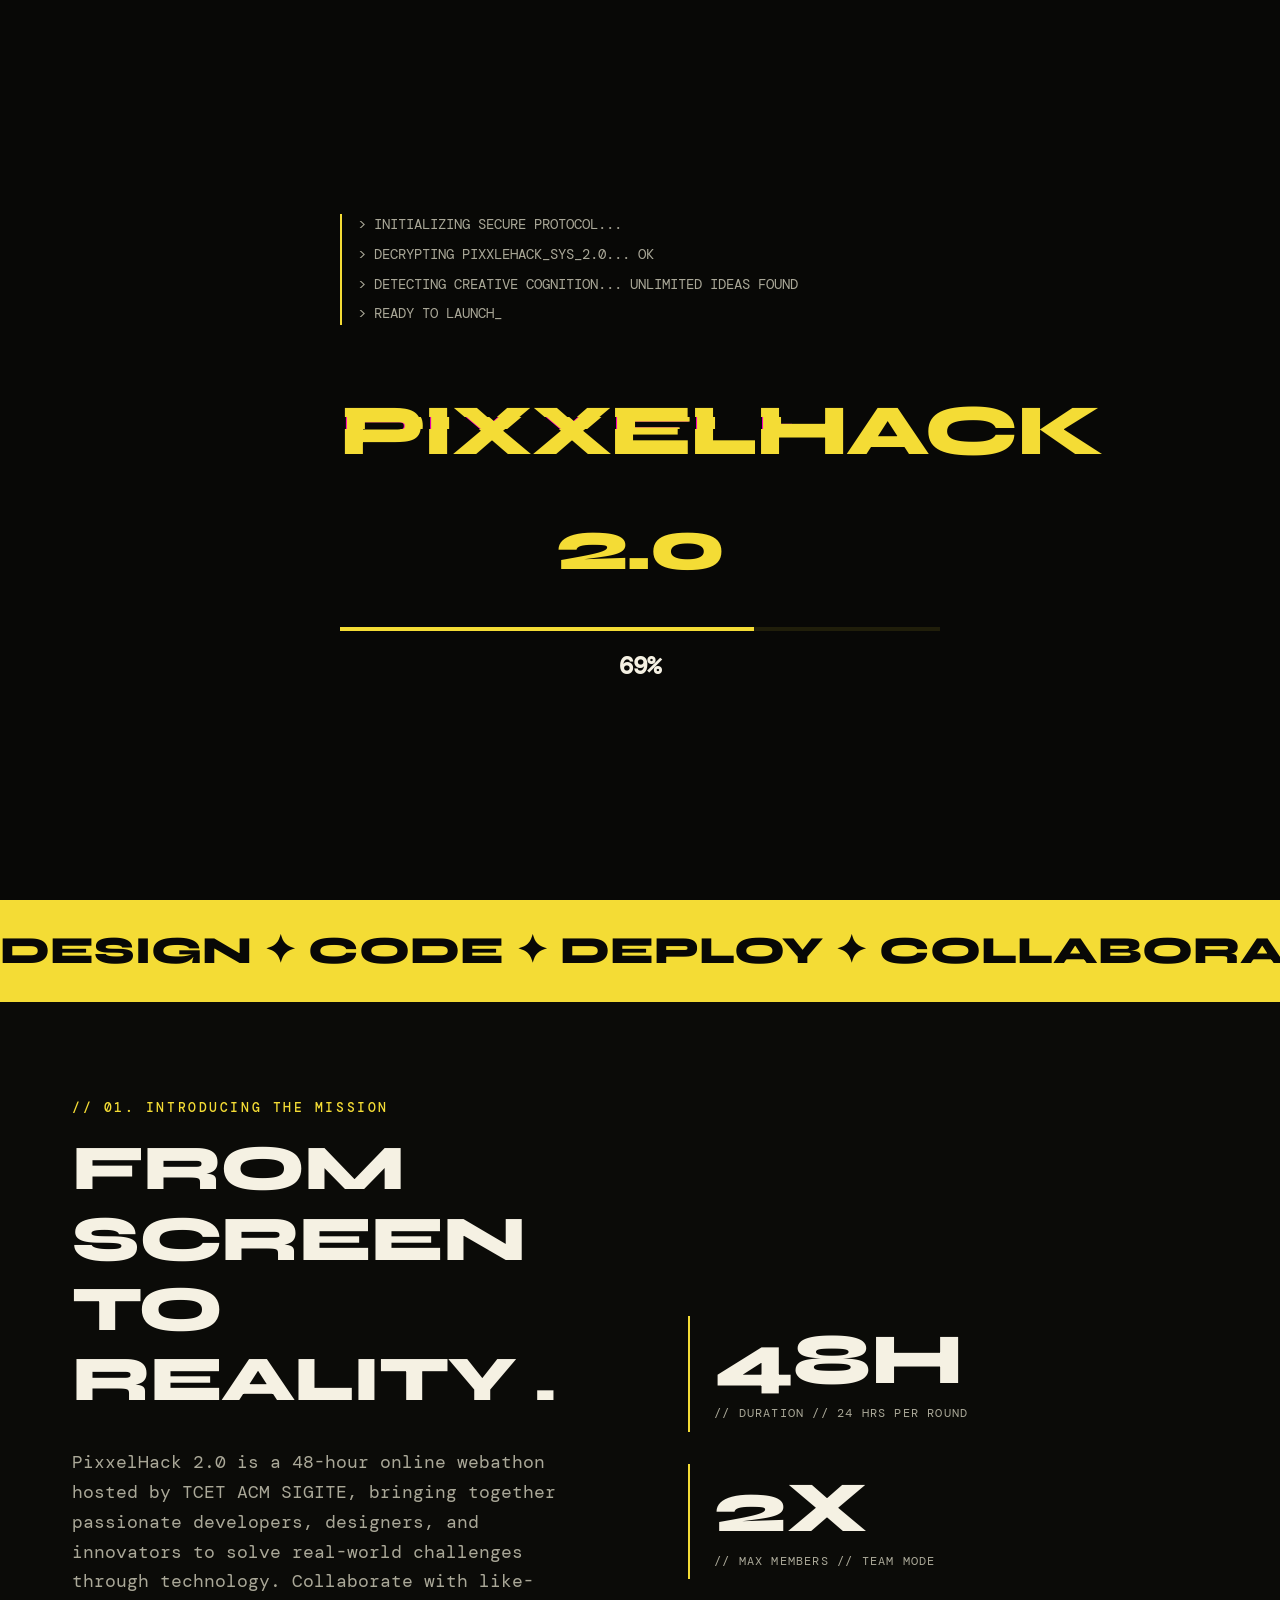
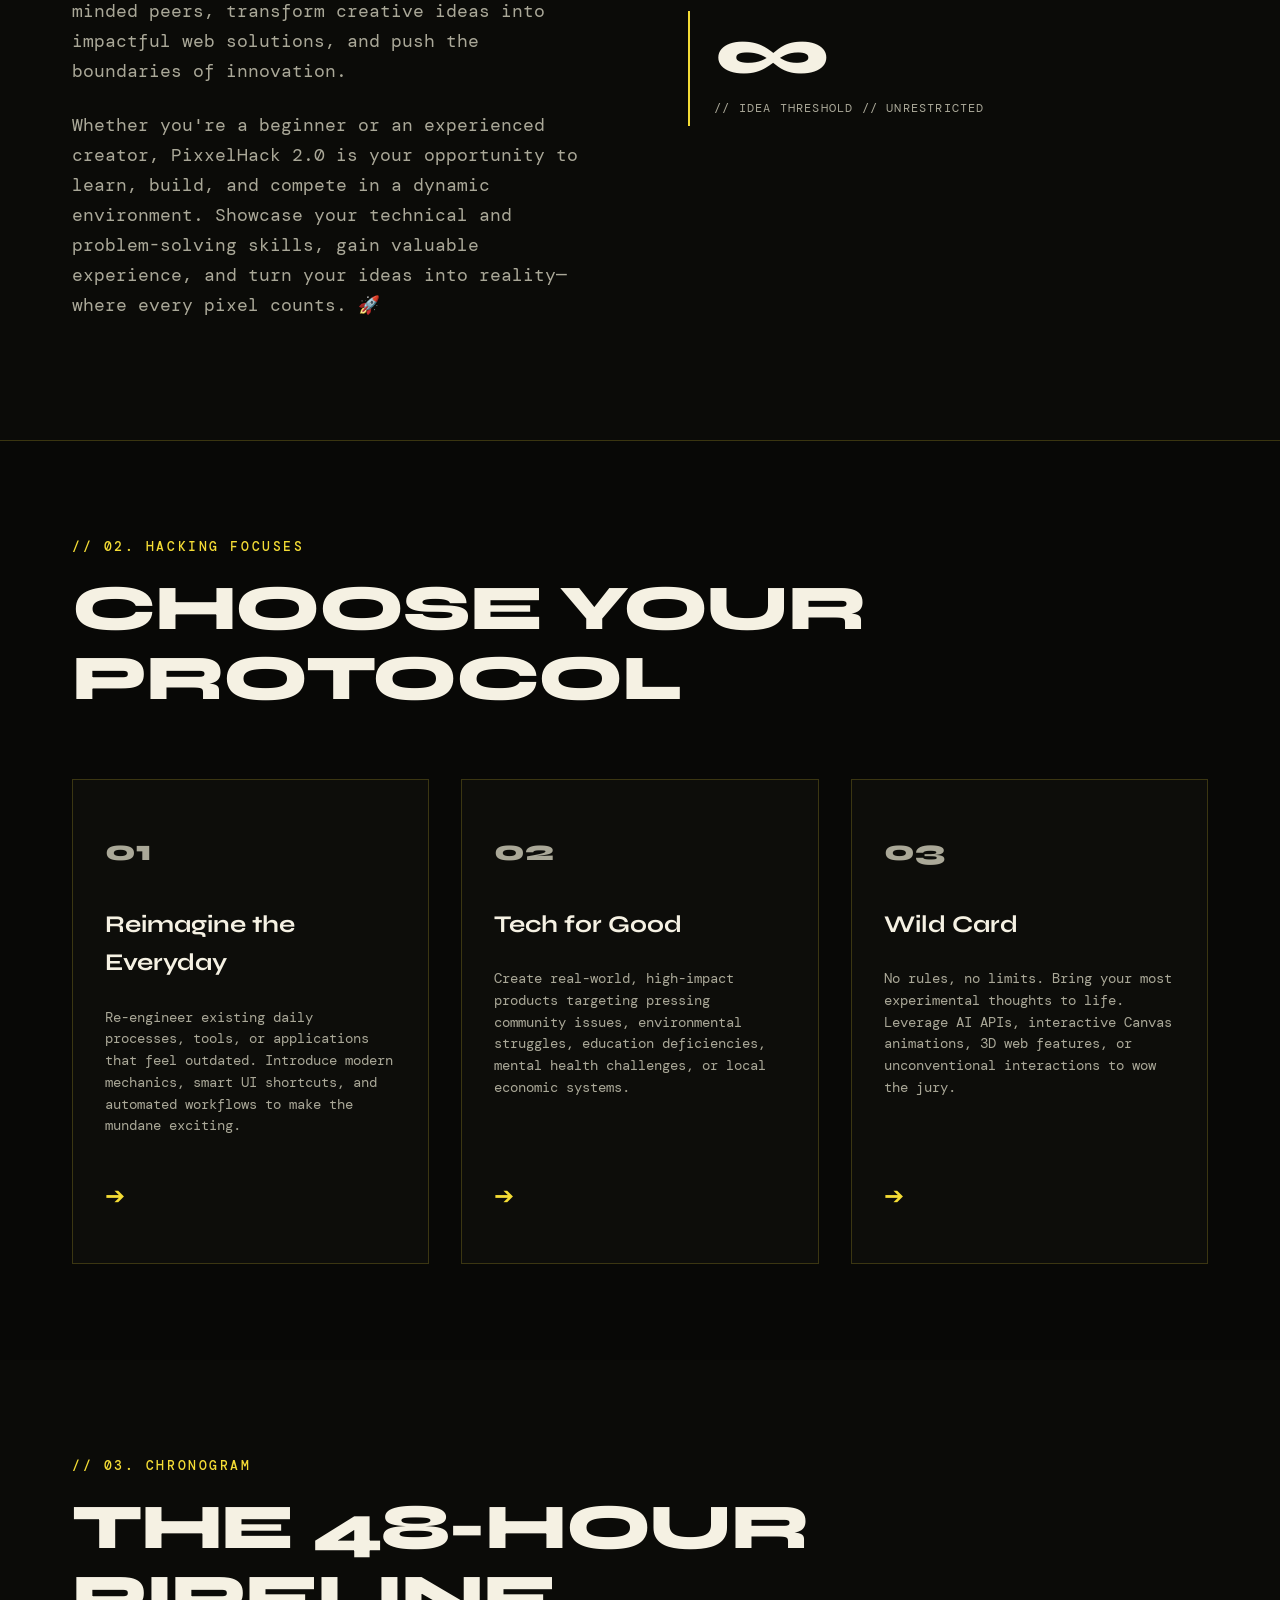
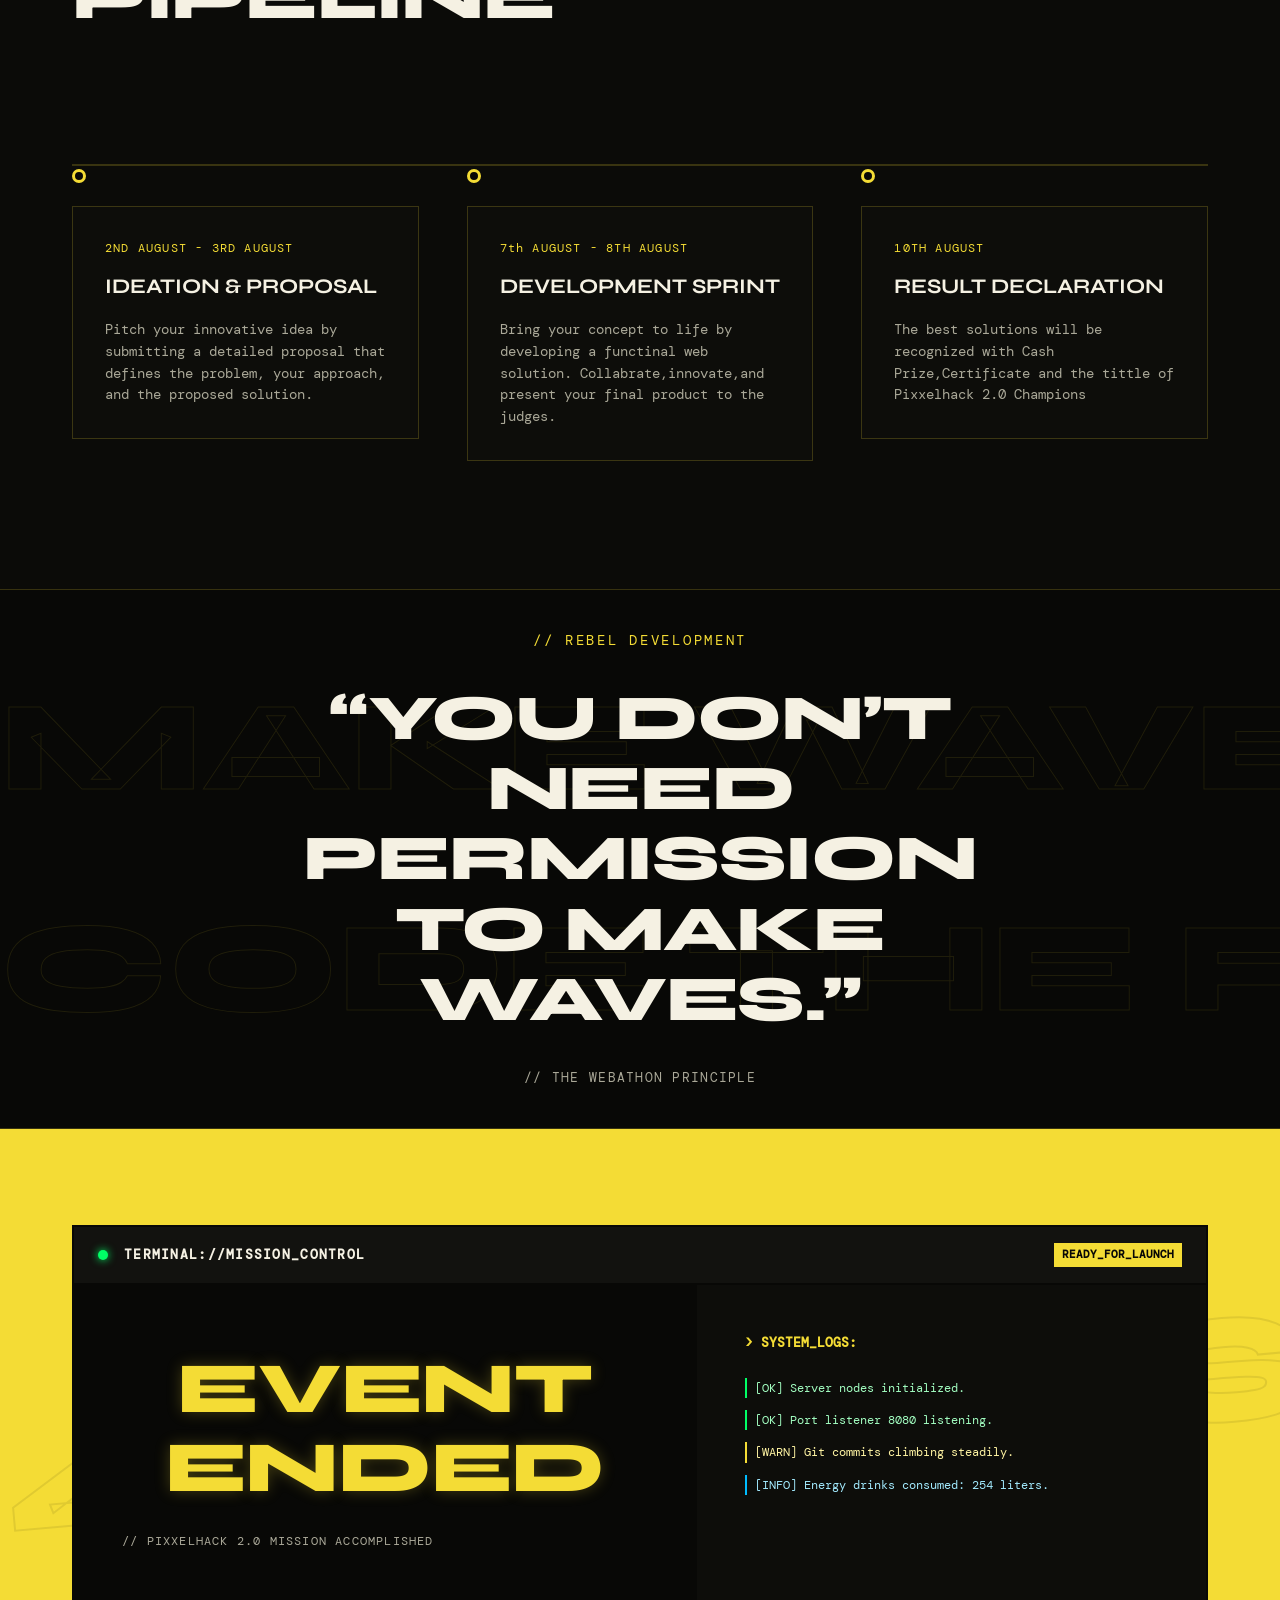
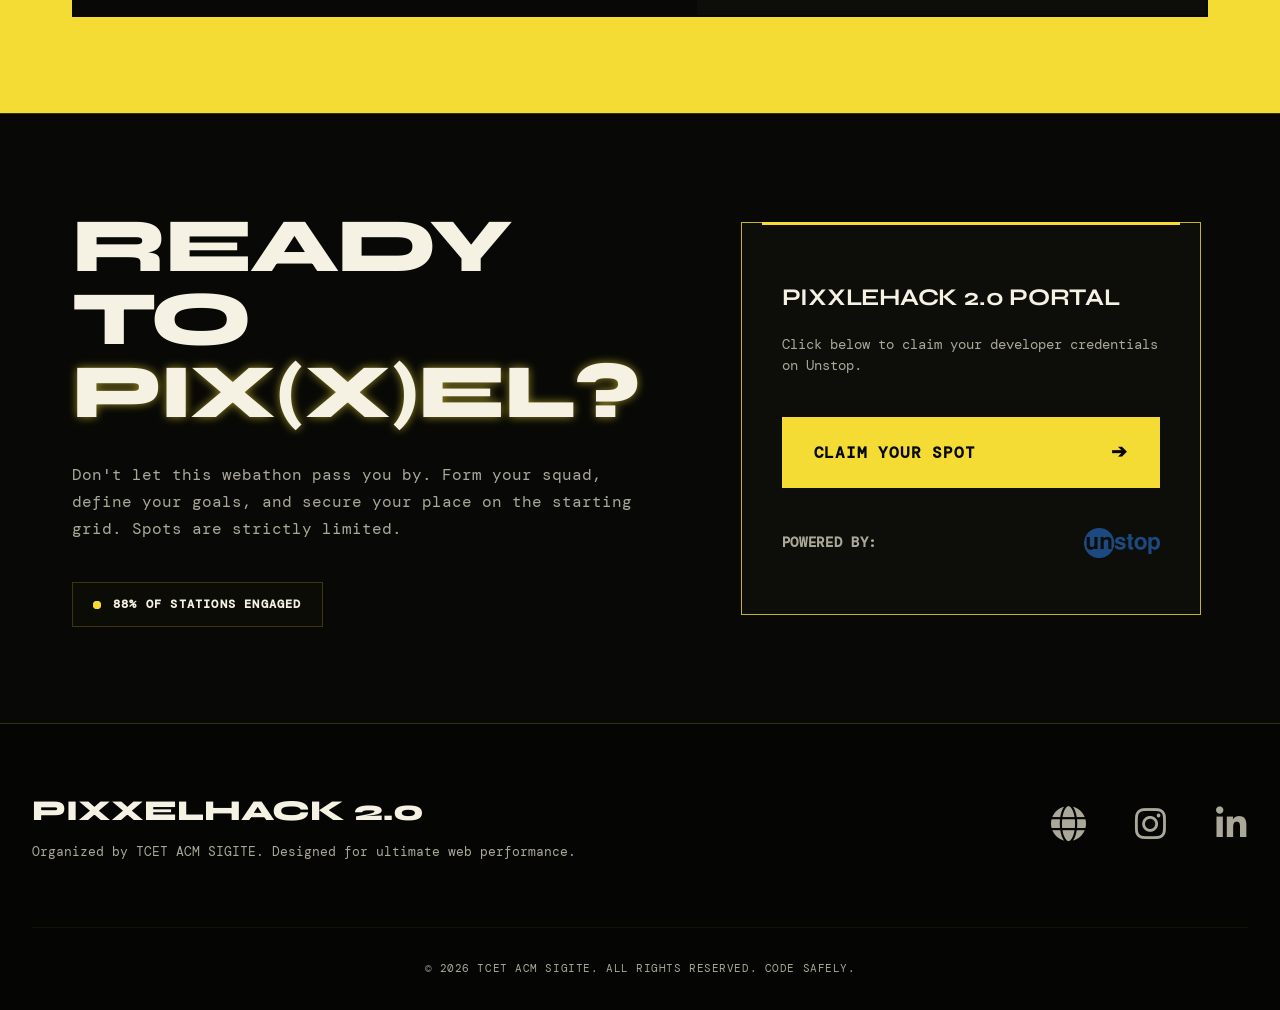
==== commit 1b51c5a1: "Initial commit with mobile and logo fixes" ====
--- a/index.html
+++ b/index.html
@@ -79,6 +79,16 @@
             <span class="bar"></span>
         </button>
     </div>
+    <!-- ADD THIS DRAWER CODE RIGHT BELOW THE MOBILE NAV TOGGLE BUTTON -->
+<div id="mobile-menu" class="mobile-menu-drawer" aria-hidden="true">
+    <ul class="mobile-nav-list">
+        <li><a href="#about" class="mobile-nav-link">ABOUT</a></li>
+        <li><a href="#tracks" class="mobile-nav-link">TRACKS</a></li>
+        <li><a href="#timeline" class="mobile-nav-link">TIMELINE</a></li>
+        <li><a href="#control" class="mobile-nav-link">MISSION</a></li>
+        <li><a href="#register" class="mobile-nav-link cta-mob-link">CLAIM YOUR SPOT</a></li>
+    </ul>
+</div>
 </header>
 
     <!-- Main Container -->
@@ -423,30 +433,30 @@
                 <p class="footer-credit">Organized by TCET ACM SIGITE. Designed for ultimate web performance.</p>
             </div>
             
-            <div class="footer-links">
-                <a href="https://tcet.acm.org/"
-   target="_blank"
-   rel="noopener noreferrer"
-   class="social-link"
-   aria-label="Visit TCET ACM website">
-  <i class="fa-solid fa-globe social-icon"></i>
-</a>
-                <a href="https://www.instagram.com/tcet_acm_sigite?igsh=NTJ4MjB5Mzd4NDJ3"
-   target="_blank"
-   rel="noopener noreferrer"
-   class="social-link"
-   aria-label="Follow us on Instagram">
-  <i class="fa-brands fa-instagram social-icon"></i>
-</a>
-                <a href="https://www.linkedin.com/in/acmtcet"
-   target="_blank"
-   rel="noopener noreferrer"
-   class="social-link"
-   aria-label="Connect with us on LinkedIn">
-  <i class="fa-brands fa-linkedin-in social-icon"></i>
-</a>
-
-            </div>
+           <div class="footer-links">
+    <a href="https://tcet.acm.org/"
+       target="_blank"
+       rel="noopener noreferrer"
+       class="social-link"
+       aria-label="Visit TCET ACM website">
+        <i class="fa-solid fa-globe social-icon"></i>
+    </a>
+    <!-- FIXED LINK: Stripped out the broken query tracking string -->
+    <a href="https://www.instagram.com/tcet_acm_sigite/"
+       target="_blank"
+       rel="noopener noreferrer"
+       class="social-link"
+       aria-label="Follow us on Instagram">
+        <i class="fa-brands fa-instagram social-icon"></i>
+    </a>
+    <a href="https://www.linkedin.com/in/acmtcet"
+       target="_blank"
+       rel="noopener noreferrer"
+       class="social-link"
+       aria-label="Connect with us on LinkedIn">
+        <i class="fa-brands fa-linkedin-in social-icon"></i>
+    </a>
+</div>
         </div>
         <div class="footer-bottom">
             <p>&copy; 2026 TCET ACM SIGITE. ALL RIGHTS RESERVED. CODE SAFELY.</p>
--- a/styles.css
+++ b/styles.css
@@ -306,6 +306,7 @@
     display: flex;
     align-items: center;
     justify-content: space-between;
+    justify-content: space-between;
     padding: 0 2rem;
 }
 
@@ -2090,4 +2091,39 @@
     .logo-txt {
         font-size: 1rem;
     }
-}
+    .institution-logo, .logo-link {
+        margin: 0 !important; 
+    }
+}
+/* ==========================================================================
+   MOBILE CRITICAL OVERFLOW POSTER FIX
+   ========================================================================== */
+@media (max-width: 1024px) {
+    .hero-container {
+        display: flex !important;
+        flex-direction: column !important;
+        align-items: center !important;
+        justify-content: center !important;
+        padding: 2rem 1.5rem !important;
+    }
+
+    .hero-visual {
+        position: relative !important;
+        top: 0 !important;
+        left: 0 !important;
+        right: 0 !important;
+        width: 100% !important;
+        max-width: 380px !important; /* Prevents it from expanding too wide */
+        margin: 2rem auto 0 auto !important;
+        padding: 0 !important;
+        overflow: visible !important;
+    }
+
+    /* Forces the fixed pixel container to scale perfectly to the smartphone screen */
+    .hero-visual .poster-card {
+        width: 100% !important;
+        max-width: 100% !important;
+        height: auto !important;
+        aspect-ratio: 460 / 520 !important; /* Maintains exact poster proportions */
+    }
+}
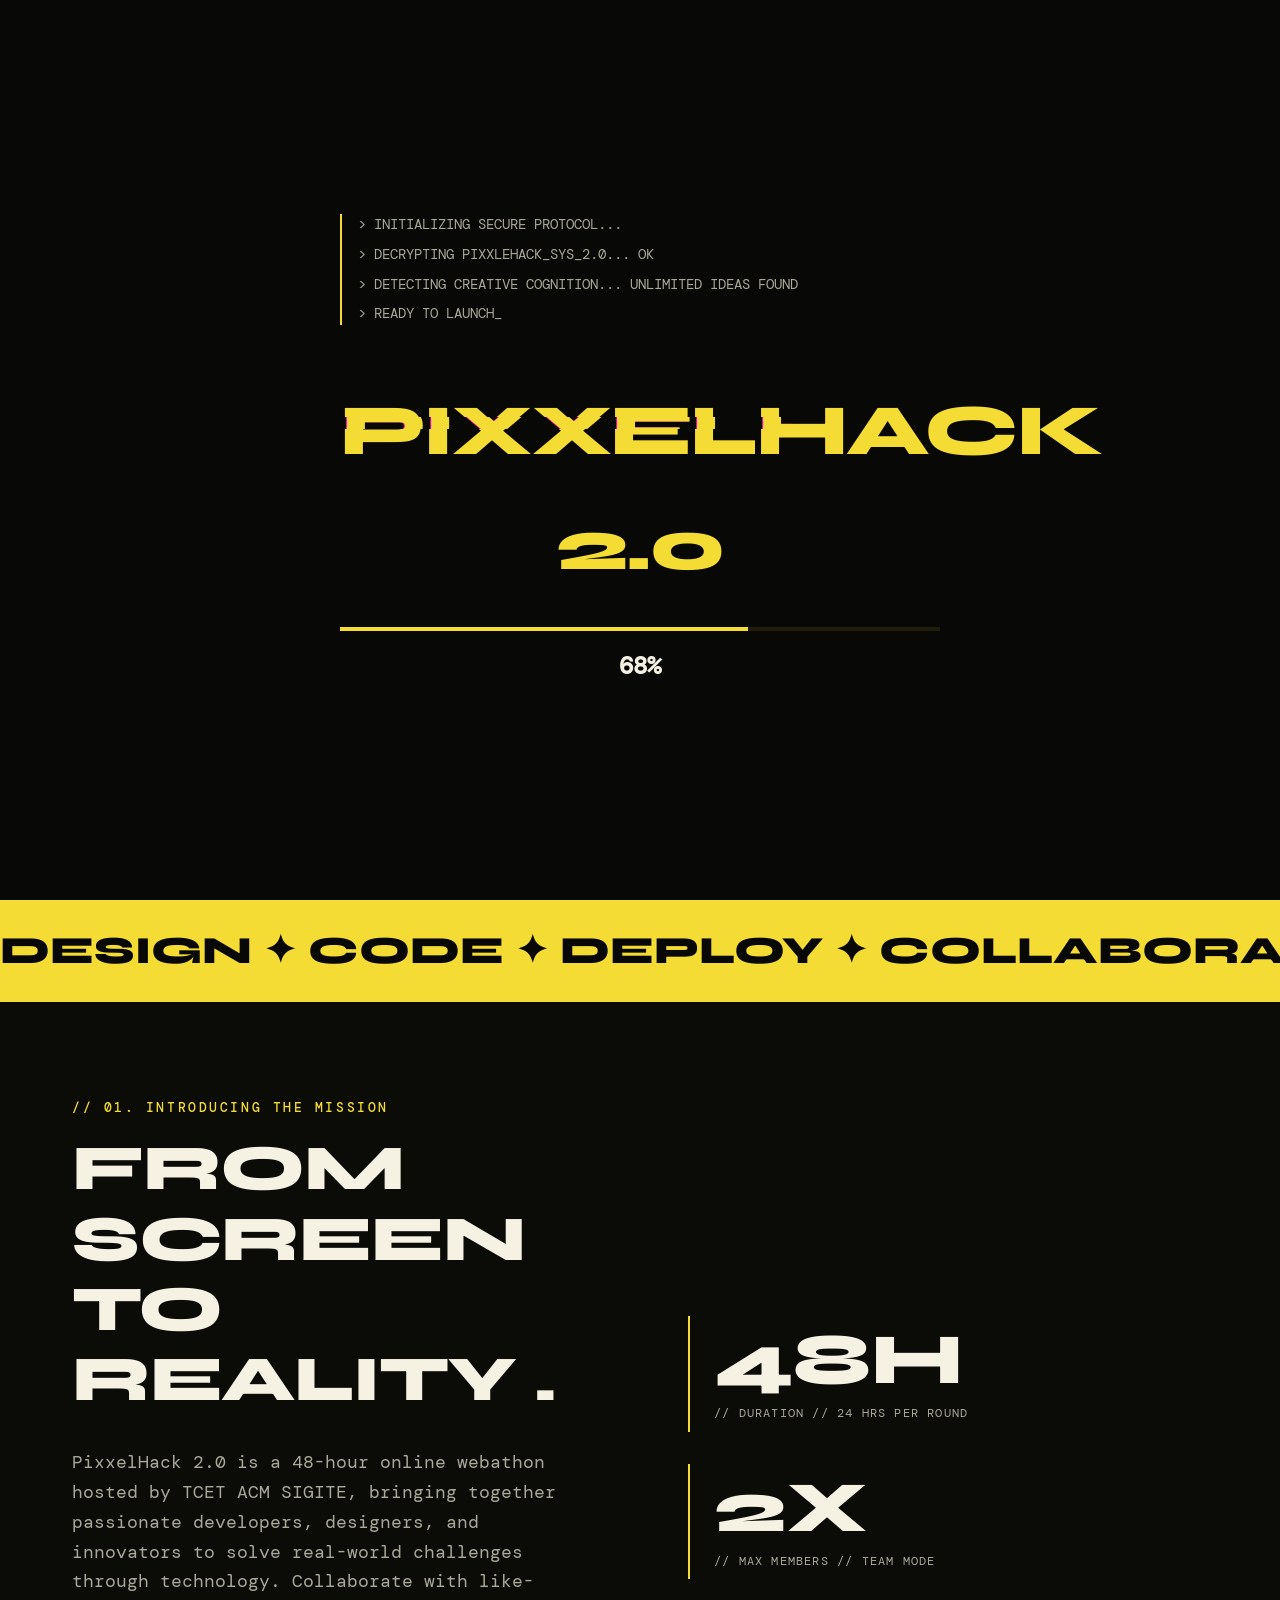
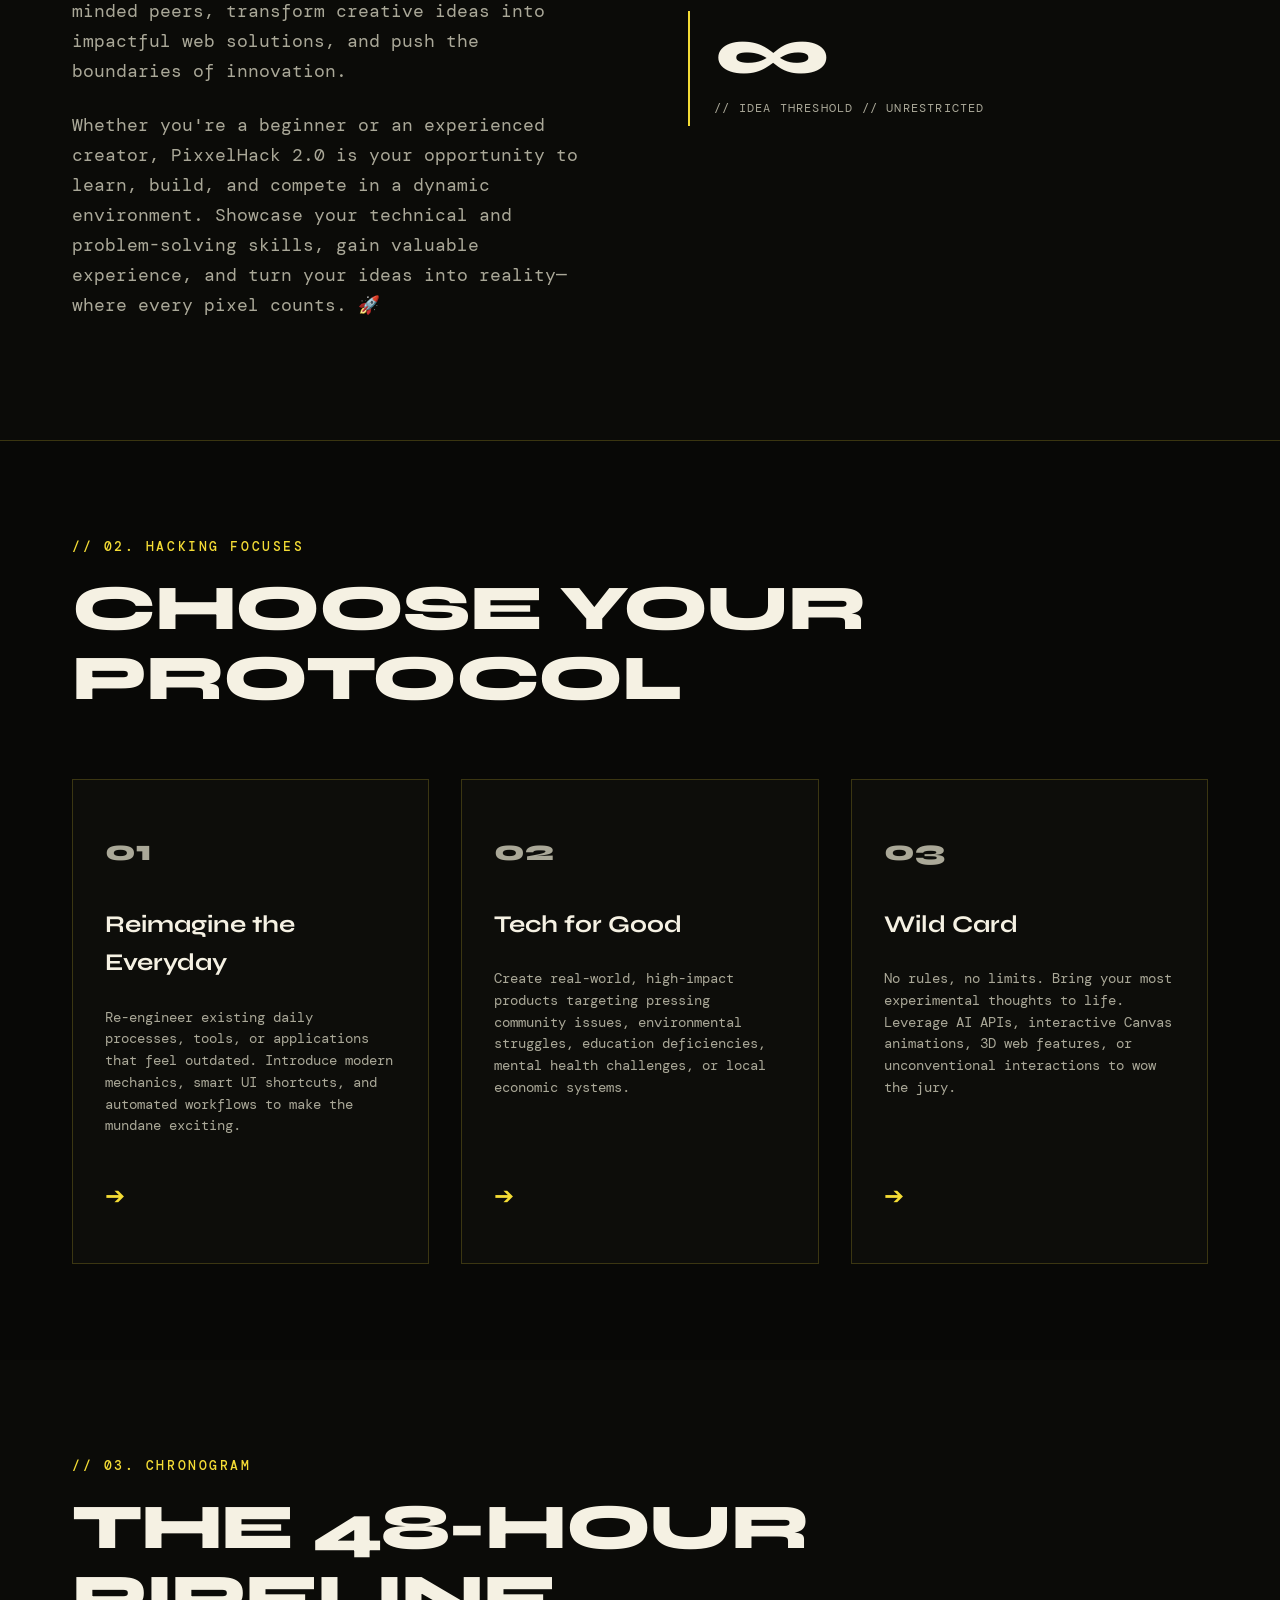
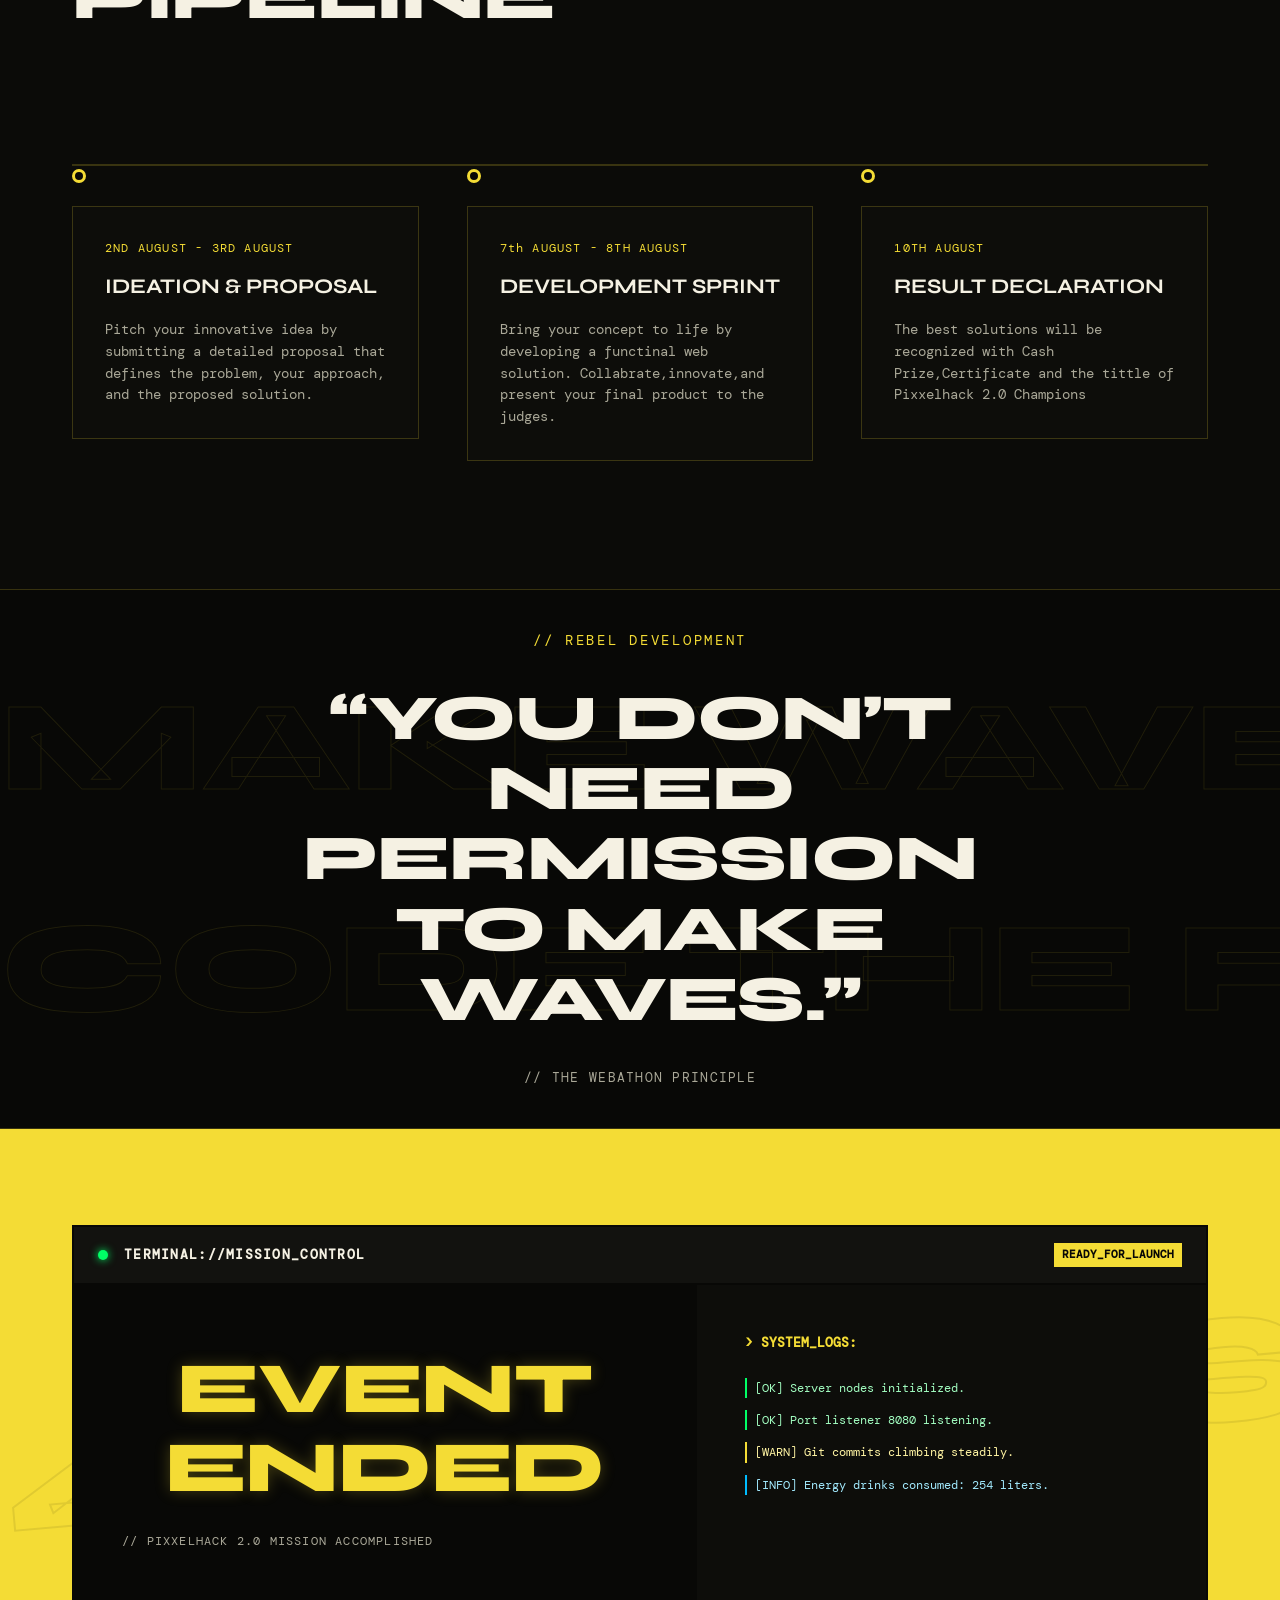
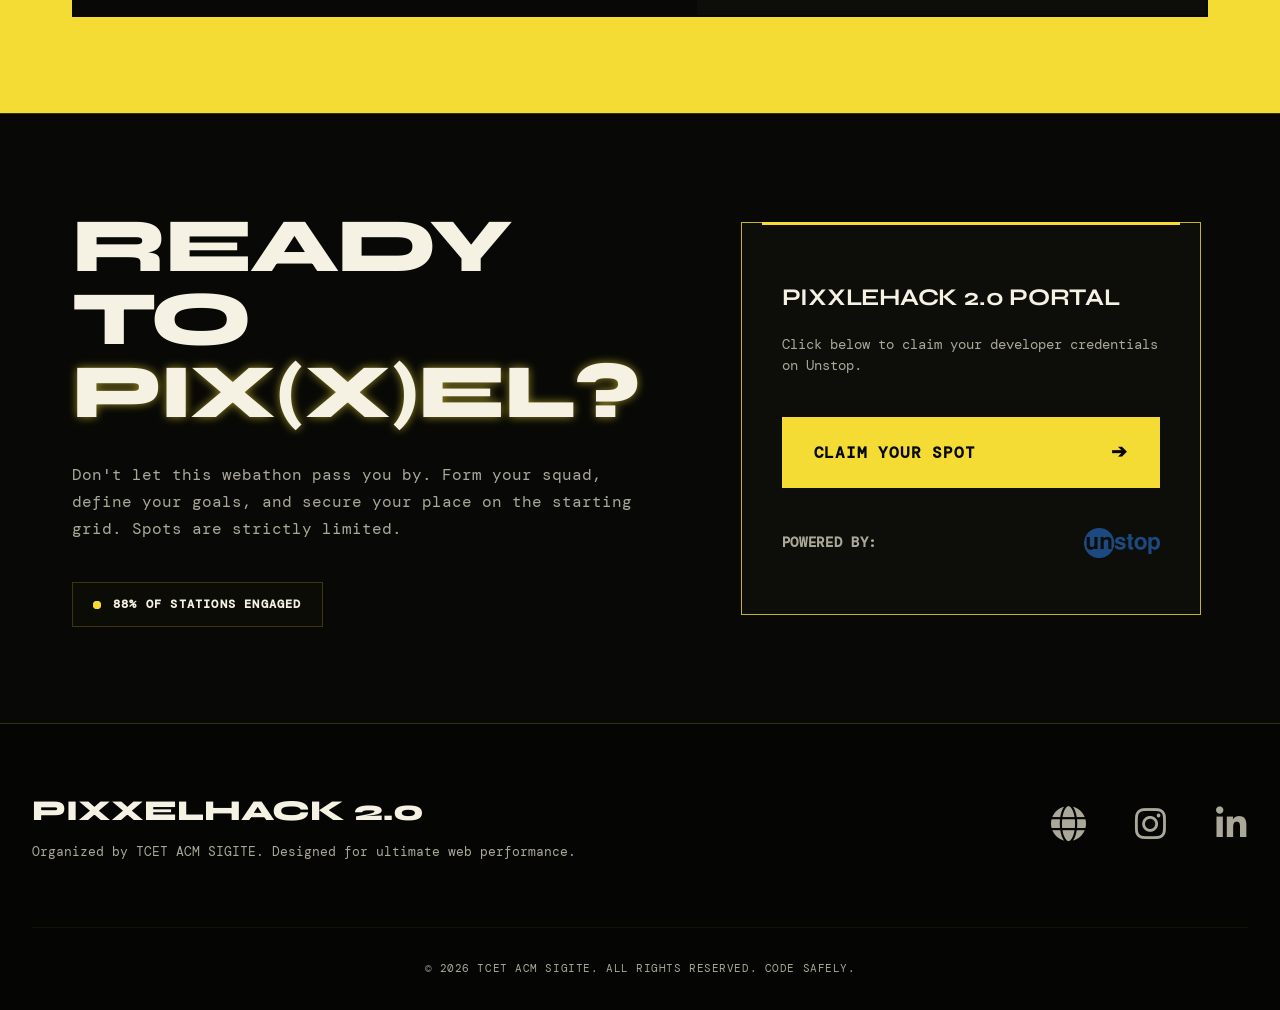
==== commit 68f30738: "Fixed mobile layout bugs and adjusted spacing" ====
--- a/index.html
+++ b/index.html
@@ -68,7 +68,7 @@
         </nav>
 
         <!-- ACM logo: far right -->
-        <a href="https://www.acm.org/" class="institution-logo acm-logo" aria-label="ACM Home">
+        <a href="https://tcet.acm.org/" class="institution-logo acm-logo" aria-label="ACM Home">
             <img src="acm logo.png" alt="ACM logo">
         </a>
 
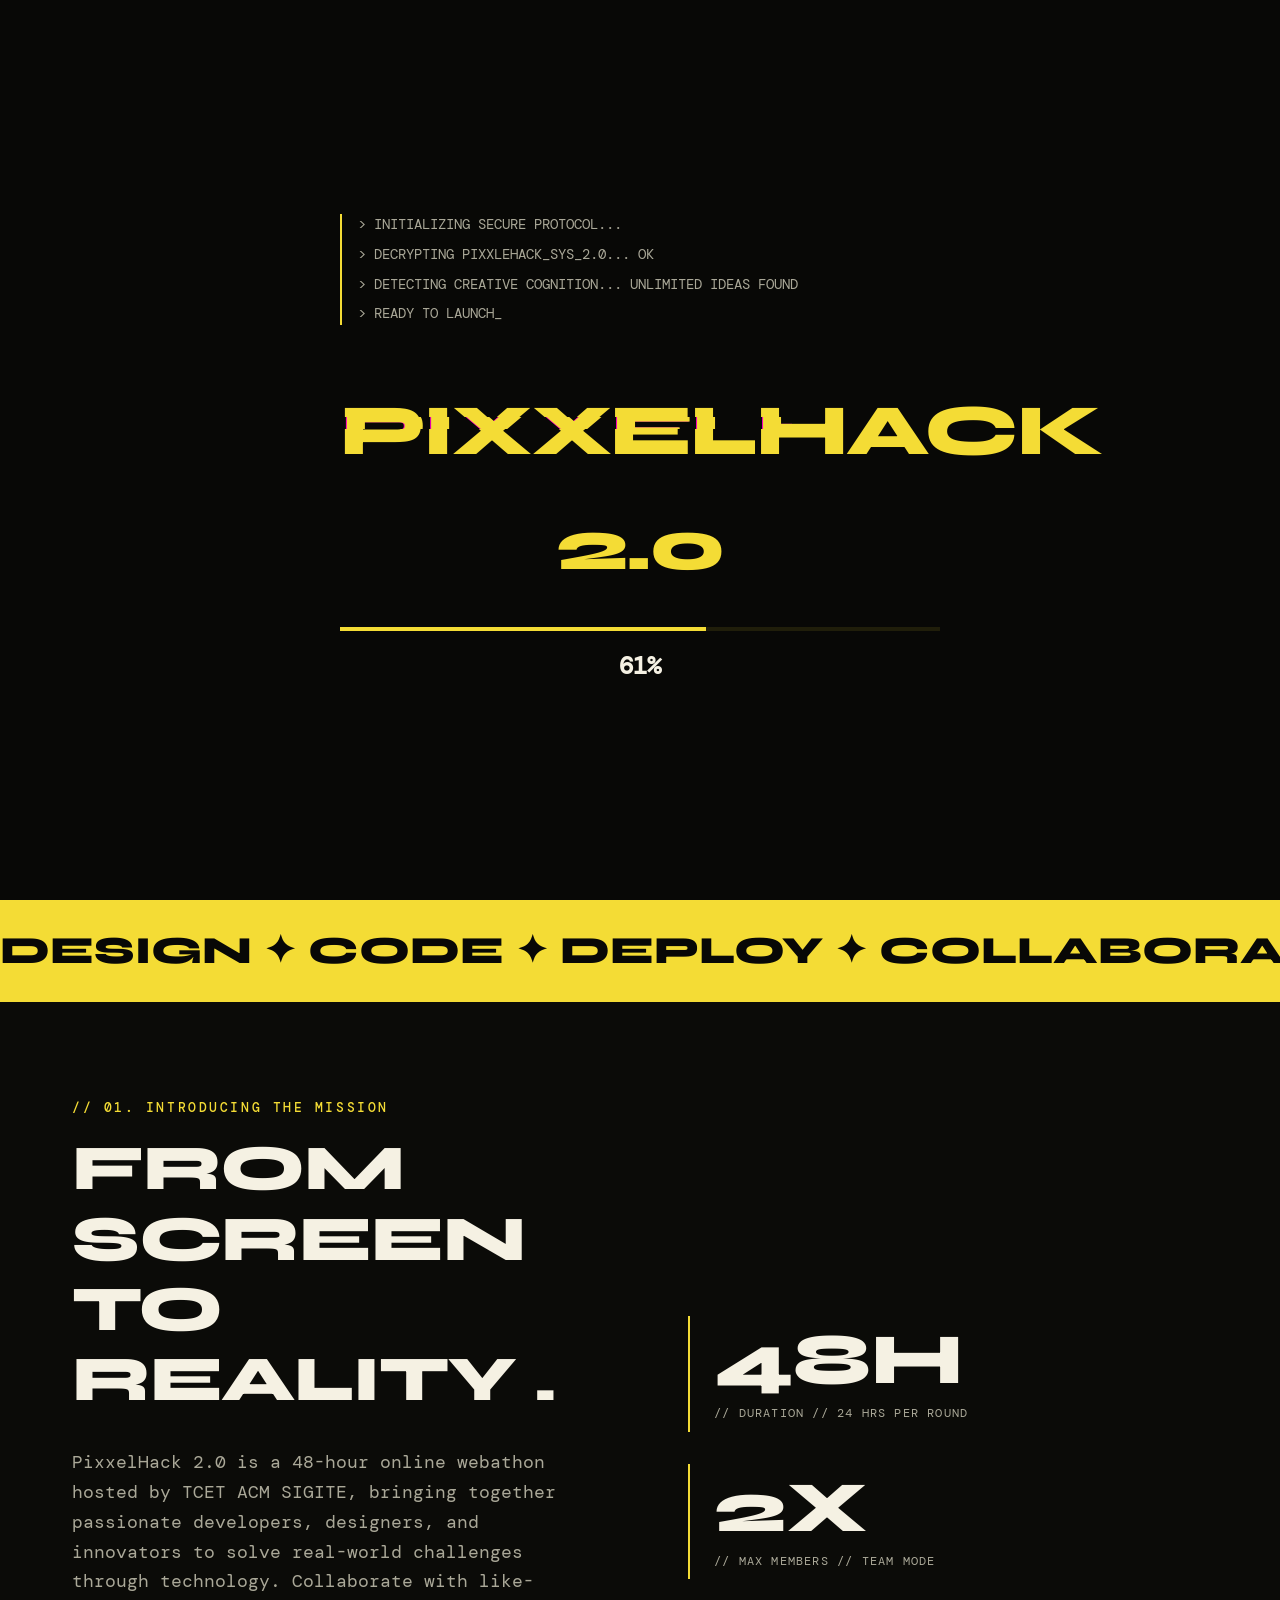
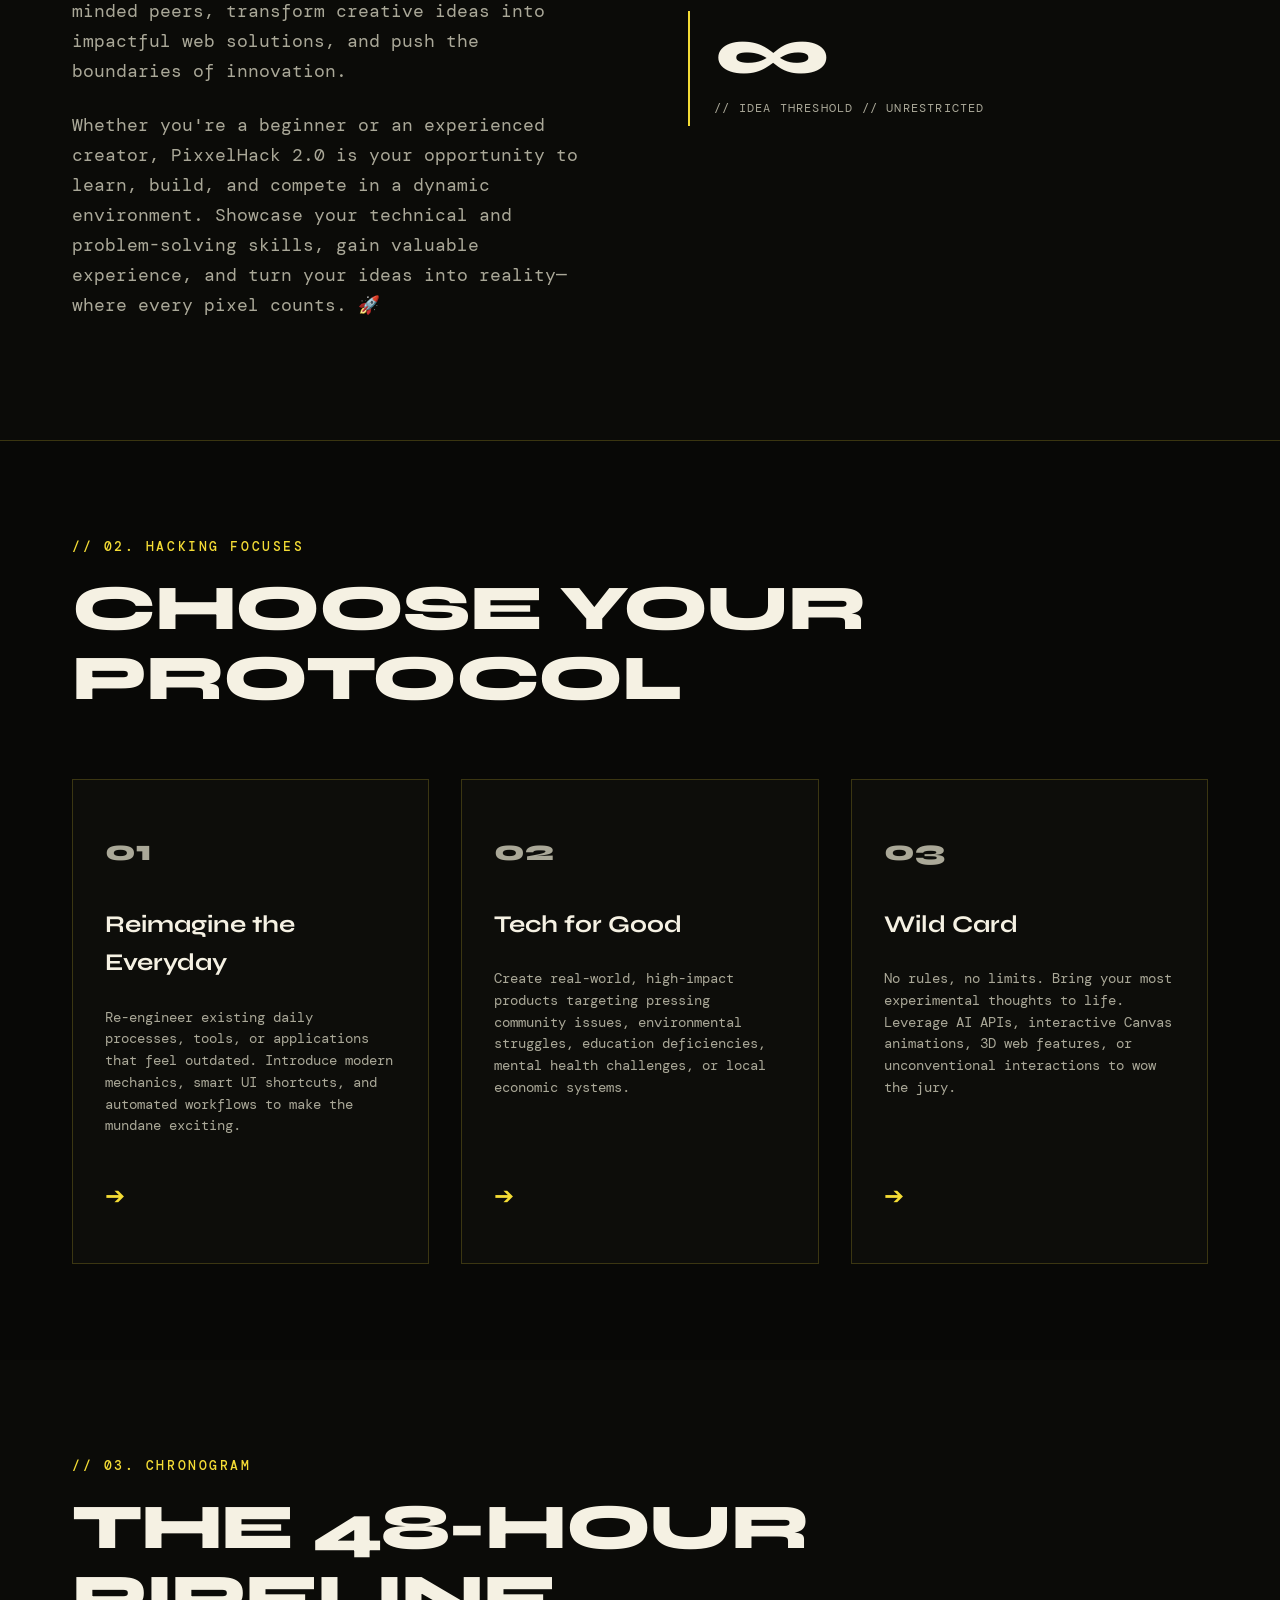
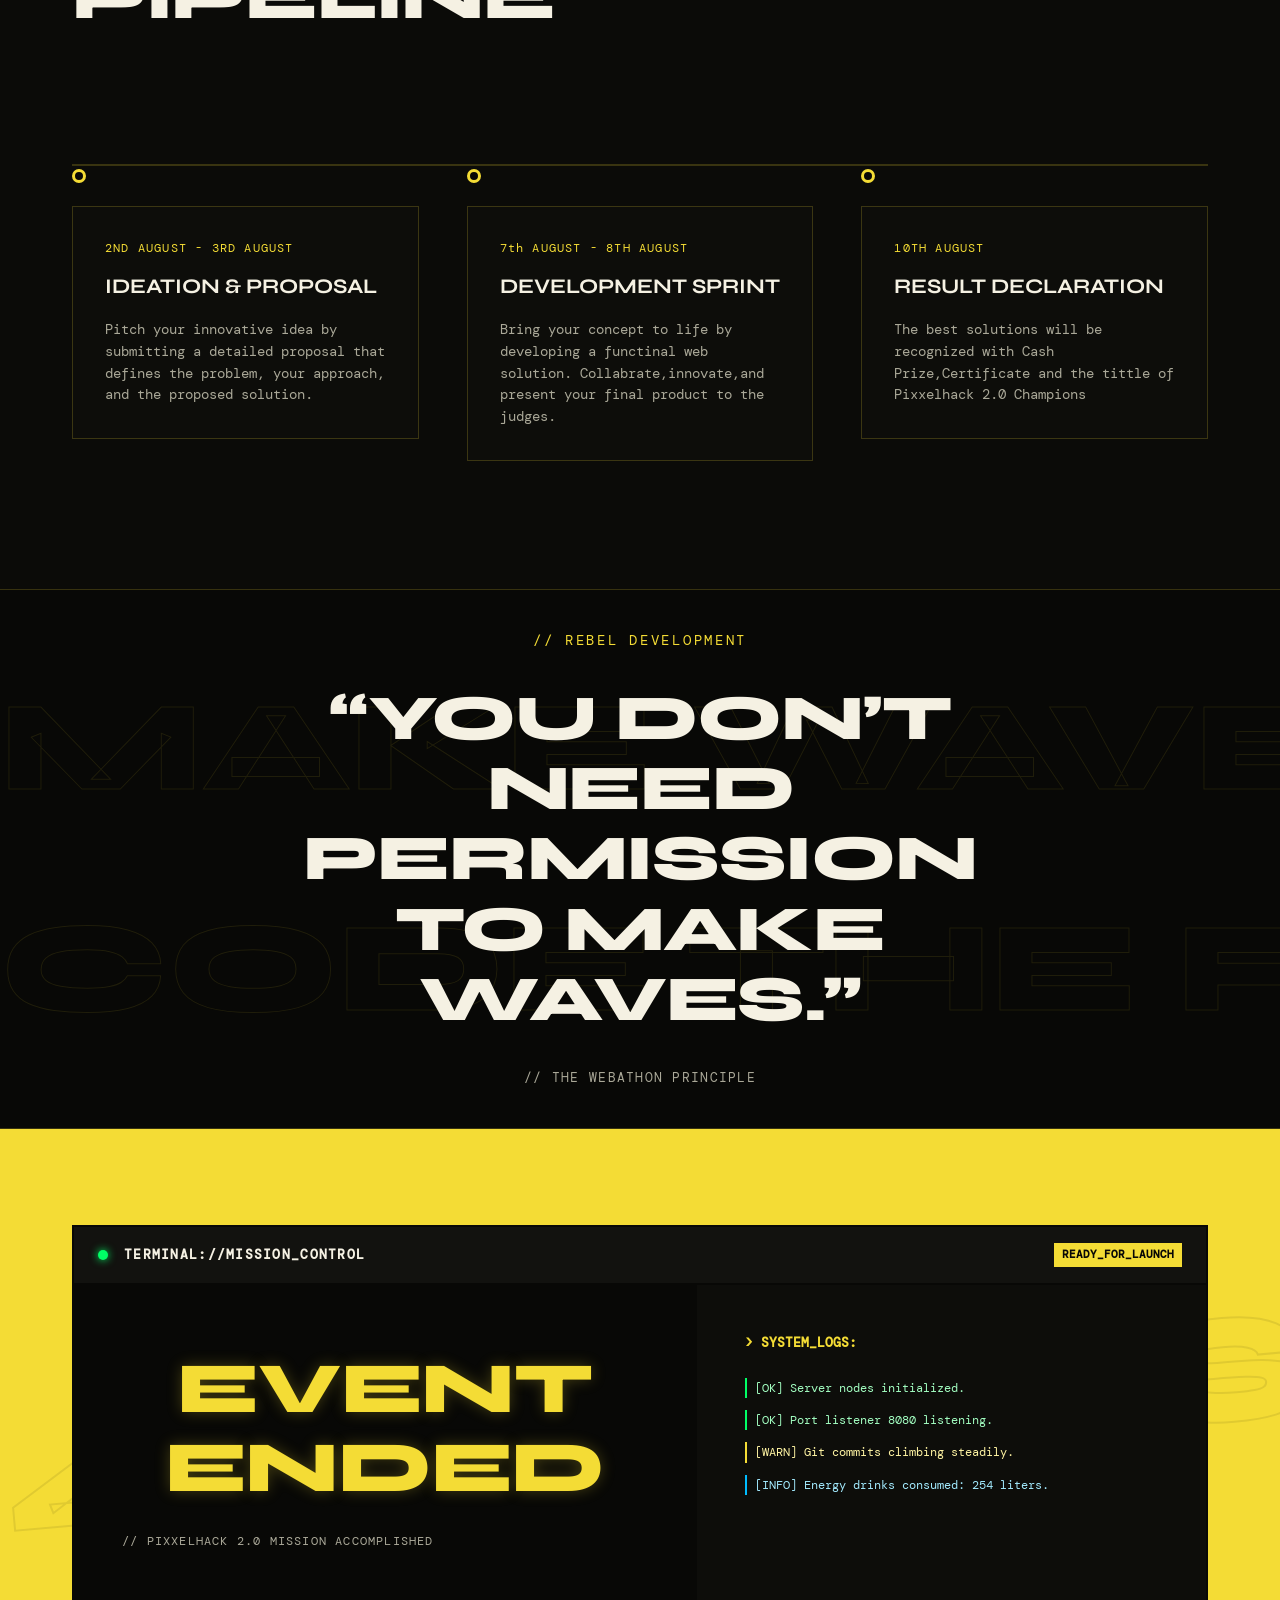
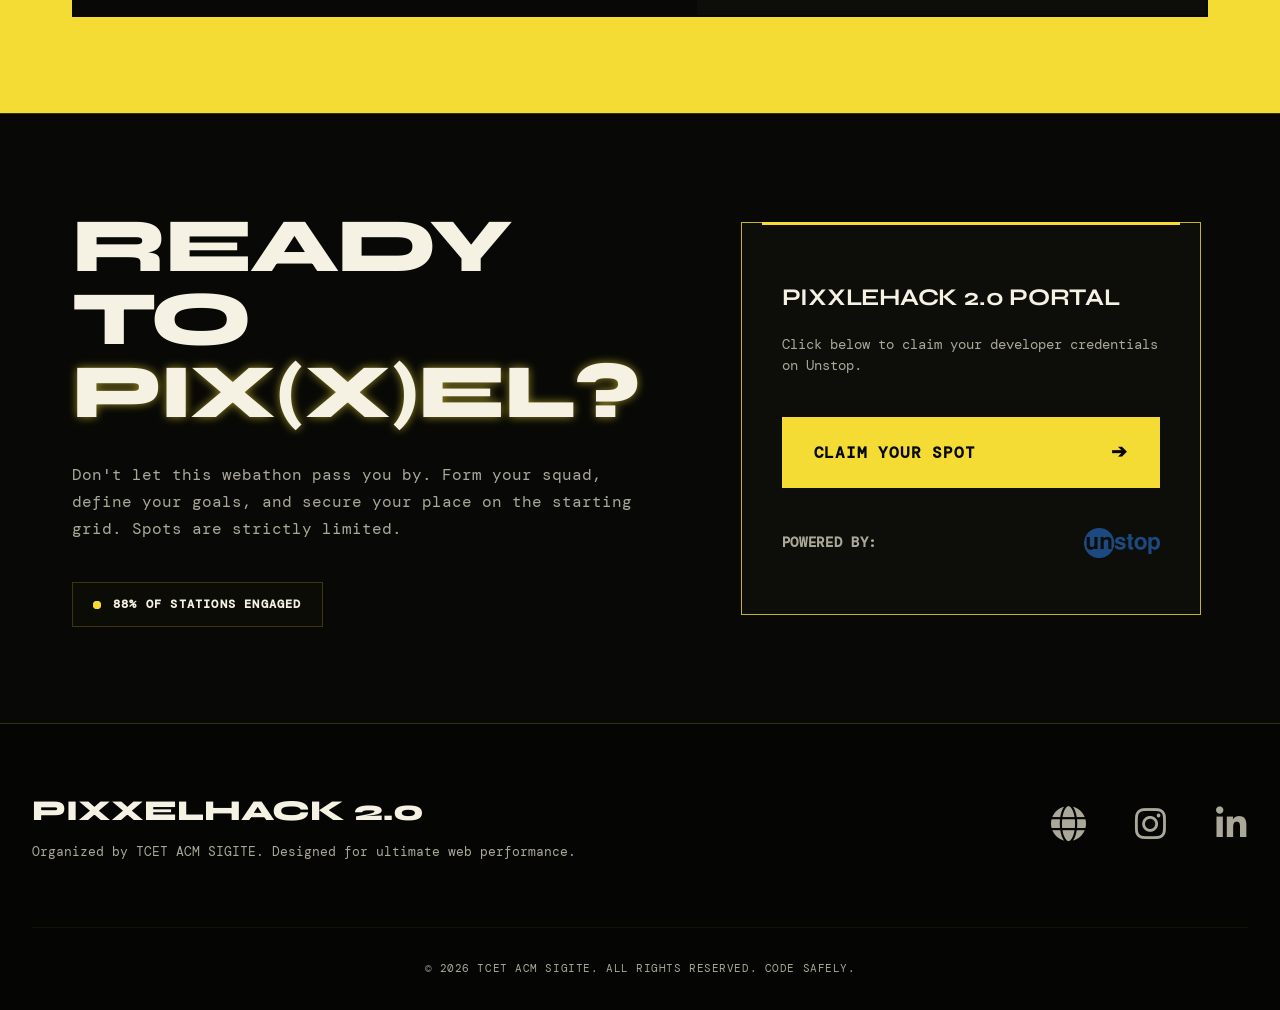
==== commit d417286c: "Fixed mobile layout bugs and adjusted spacing" ====
--- a/index.html
+++ b/index.html
@@ -154,8 +154,8 @@
             <!-- Technical HUD Frame Elements -->
             <div class="hud-box top-left">PH_2.0_INIT</div>
             <div class="hud-box bottom-right">TCET_ACM_SIGITE</div>
-            <div class="hud-ring-outer" aria-hidden="true"></div>
-            <div class="hud-ring-inner" aria-hidden="true"></div>
+            <!-- <div class="hud-ring-outer" aria-hidden="true"></div>
+            <div class="hud-ring-inner" aria-hidden="true"></div> -->
             
             <!-- floating binary code -->
             <div class="floating-binary" aria-hidden="true">
--- a/styles.css
+++ b/styles.css
@@ -709,7 +709,7 @@
     z-index: 3;
 }
 
-.hud-ring-outer {
+/*.hud-ring-outer {
     width: 120px;
     height: 120px;
     top: calc(50% - 60px);
@@ -724,7 +724,7 @@
     left: calc(50% - 40px);
     animation: rotate-circle 15s linear infinite reverse;
     border-style: dotted;
-}
+}*/
 
 .floating-binary {
     position: absolute;
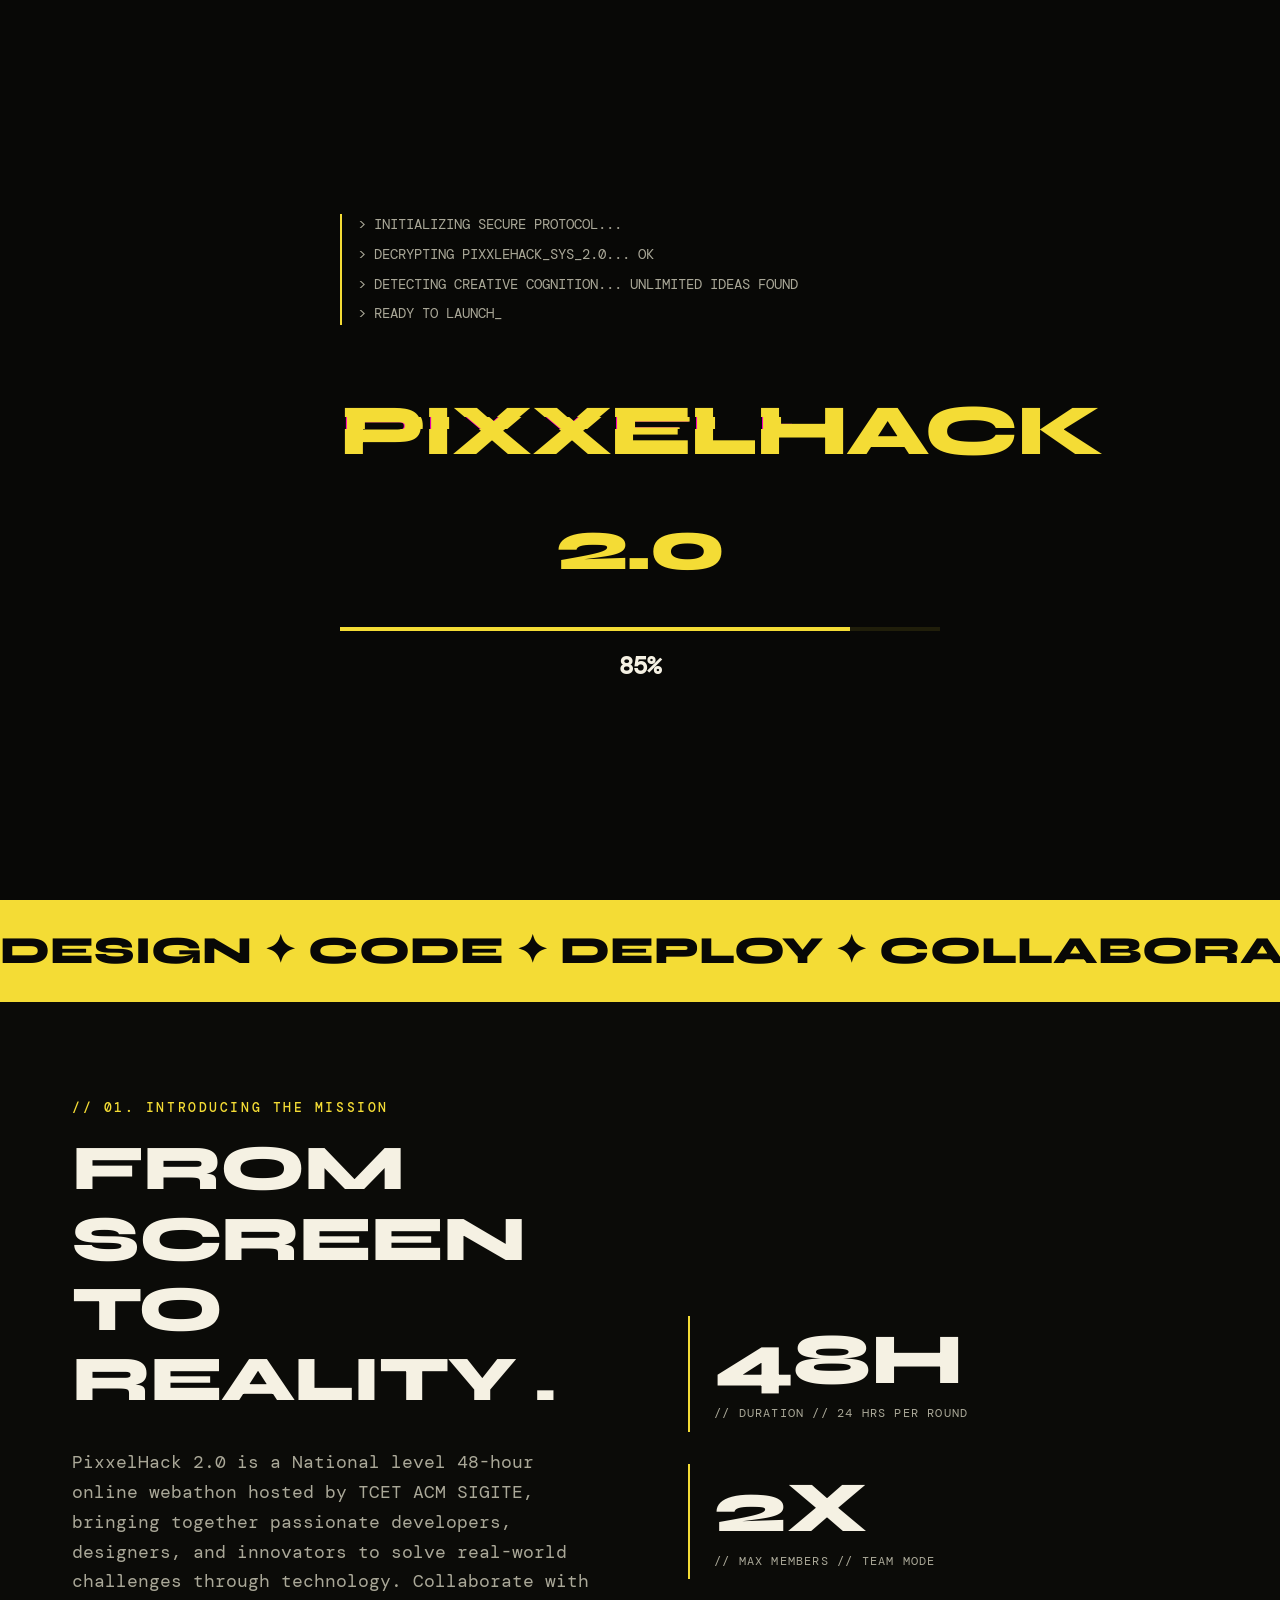
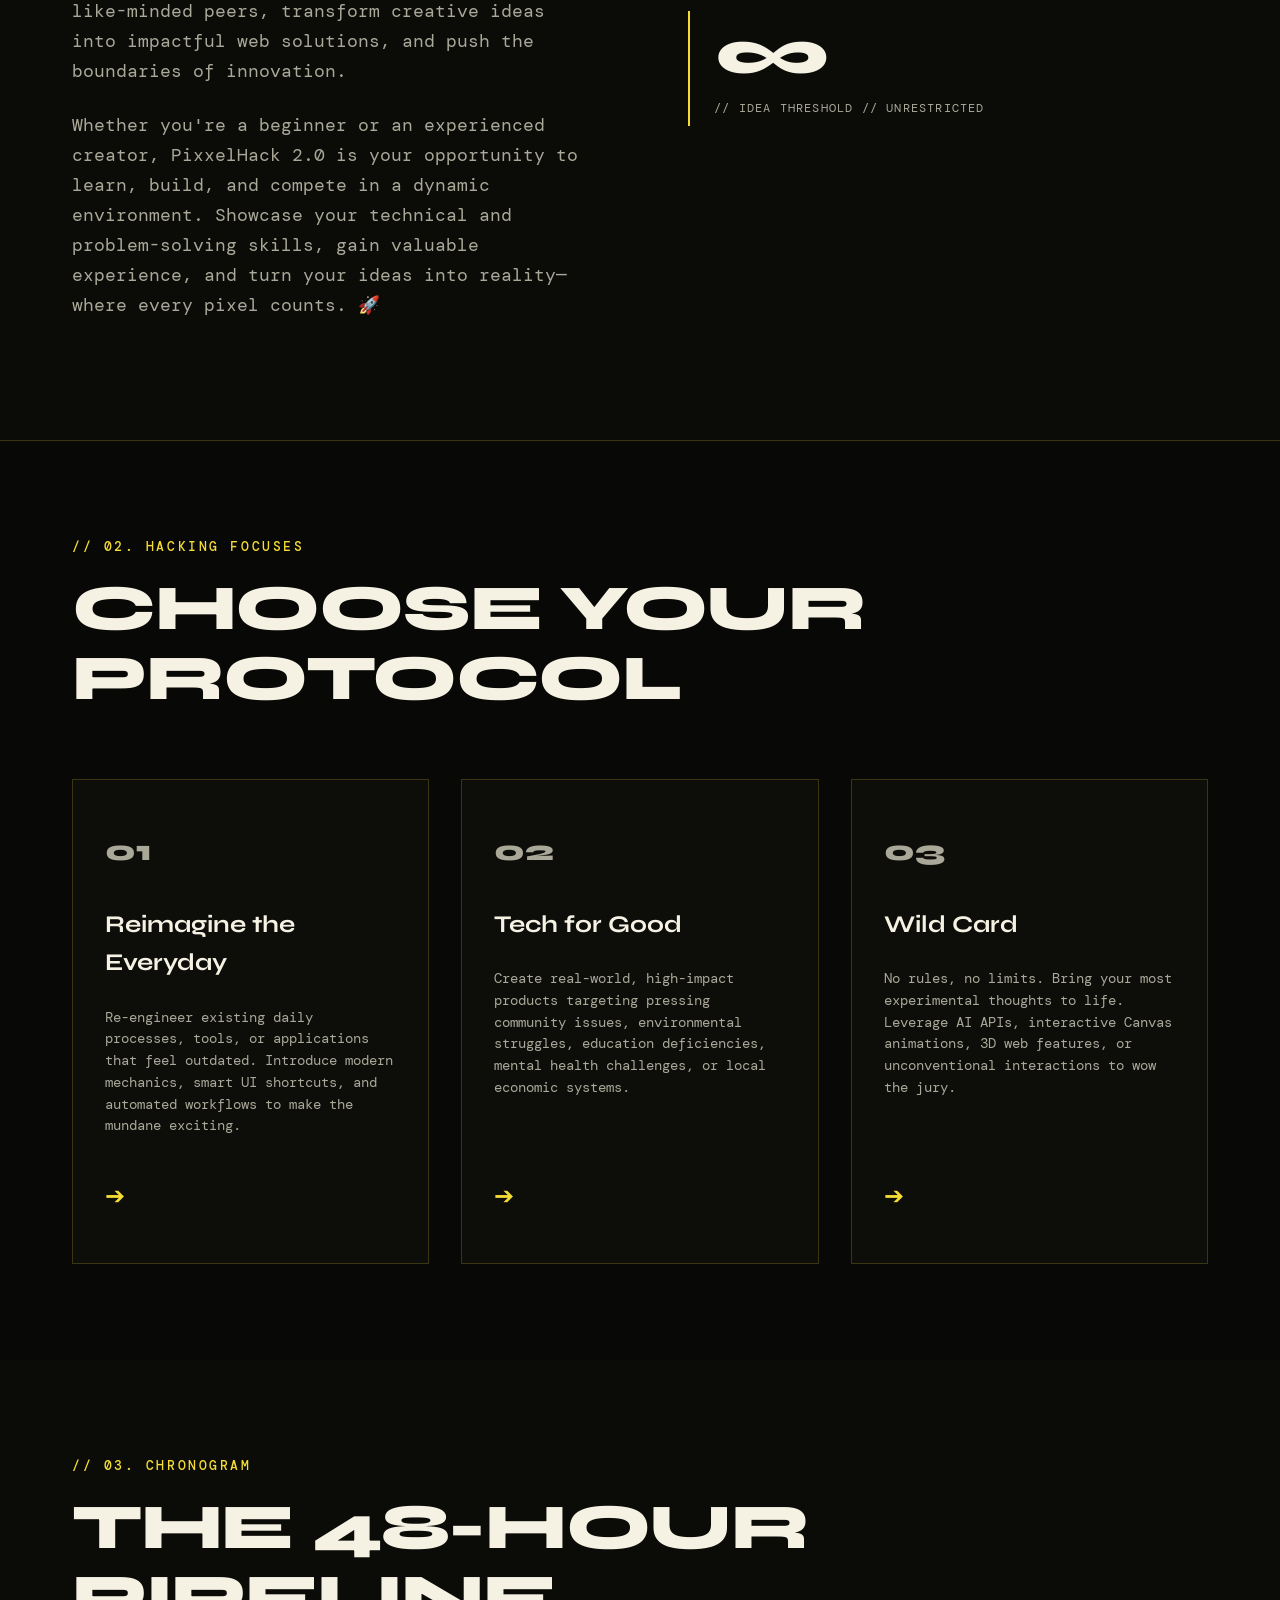
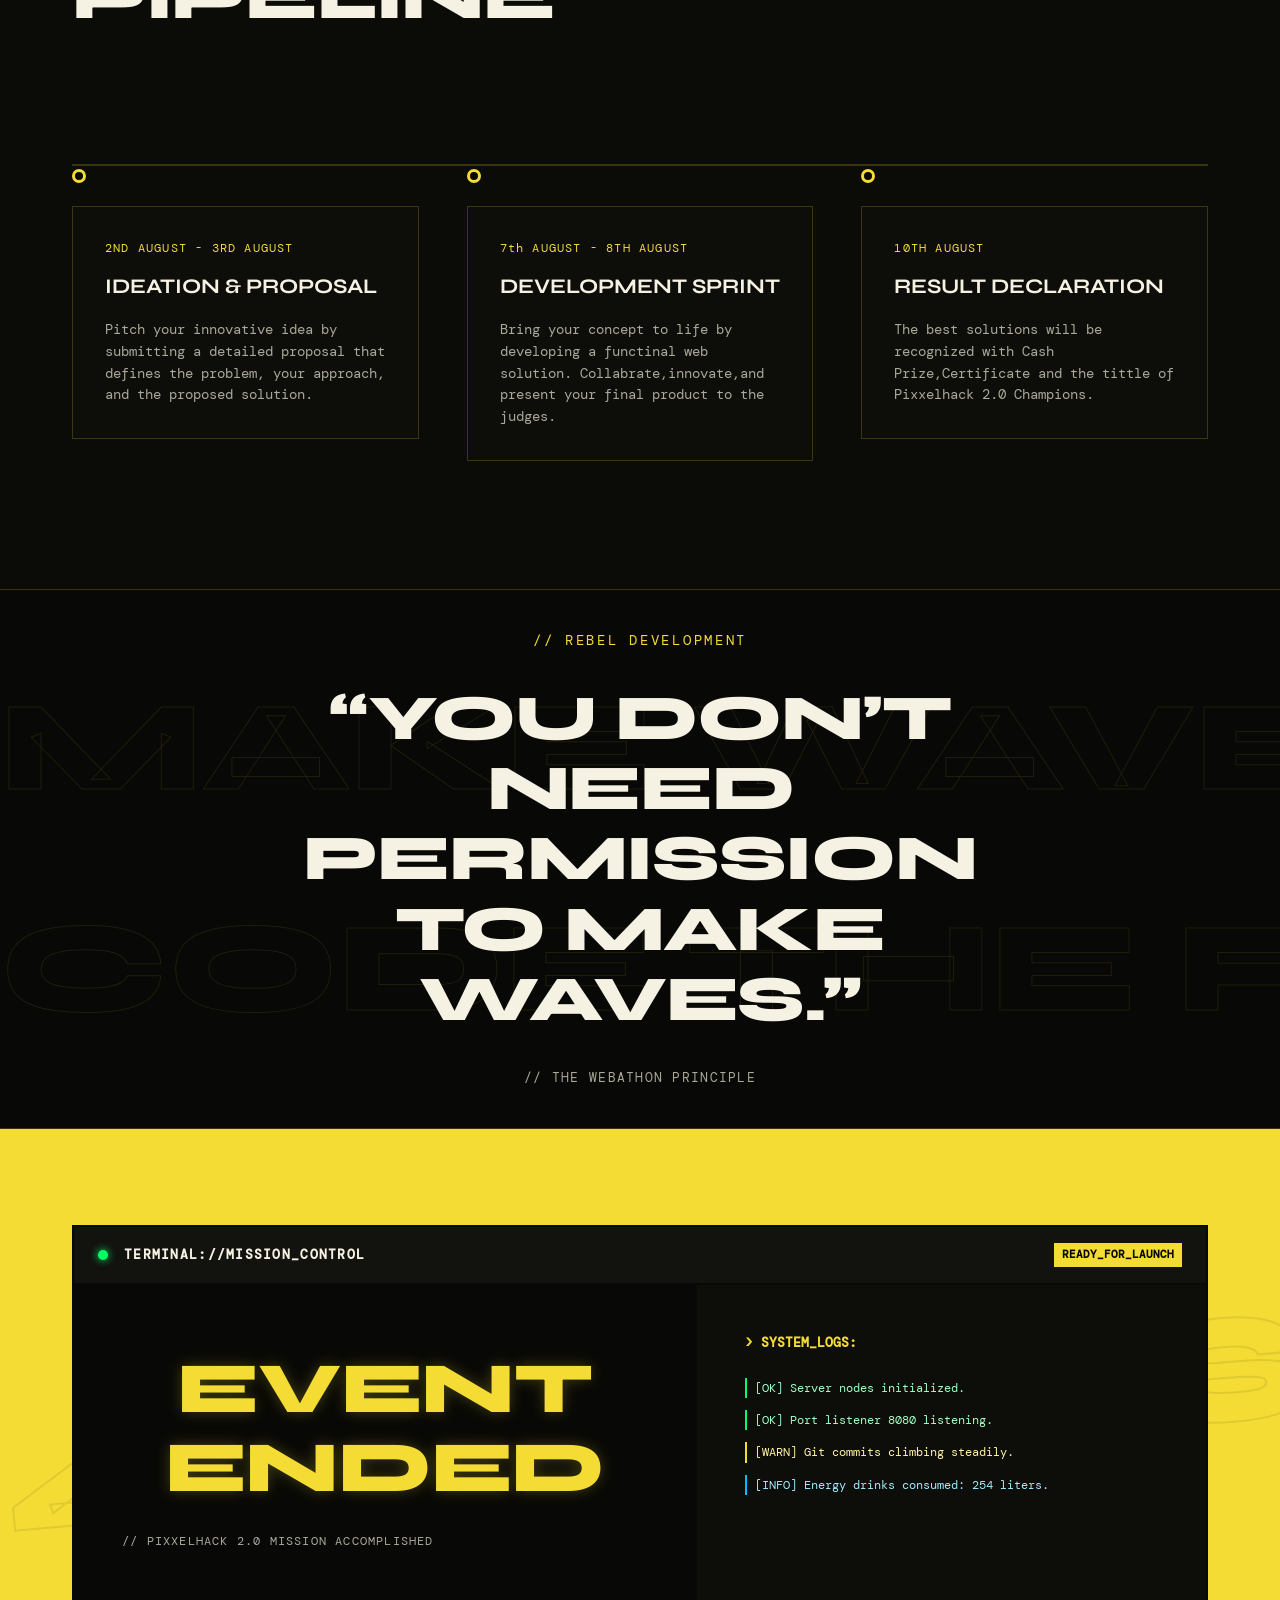
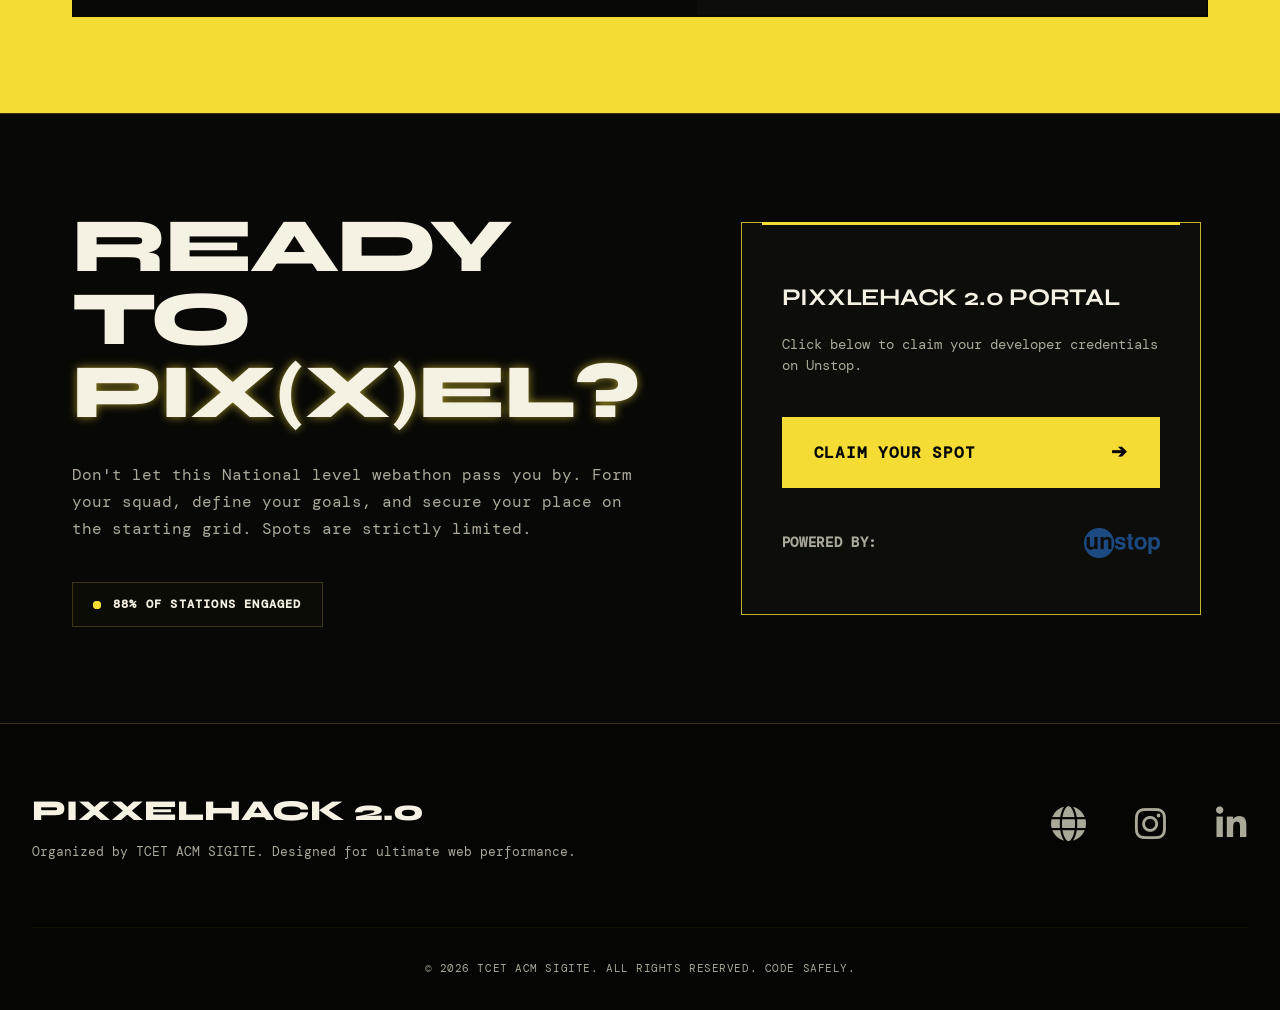
==== commit ce888bd4: "Change Hackathon to National level Webathon" ====
--- a/index.html
+++ b/index.html
@@ -186,7 +186,7 @@
                         <span class="section-badge">// 01. INTRODUCING THE MISSION</span>
                         <h3 class="section-heading">FROM SCREEN to REALITY .</h3>
                         <p class="about-paragraph">
-                            PixxelHack 2.0 is a 48-hour online webathon hosted by TCET ACM SIGITE, bringing together passionate developers, designers, and innovators to solve real-world challenges through technology. Collaborate with like-minded peers, transform creative ideas into impactful web solutions, and push the boundaries of innovation.
+                            PixxelHack 2.0 is a National level 48-hour online webathon hosted by TCET ACM SIGITE, bringing together passionate developers, designers, and innovators to solve real-world challenges through technology. Collaborate with like-minded peers, transform creative ideas into impactful web solutions, and push the boundaries of innovation.
                             </p>
                         <p class="about-paragraph">
                             Whether you're a beginner or an experienced creator, PixxelHack 2.0 is your opportunity to learn, build, and compete in a dynamic environment. Showcase your technical and problem-solving skills, gain valuable experience, and turn your ideas into reality—where every pixel counts. 🚀
@@ -312,7 +312,7 @@
                                 <div class="timeline-time">10TH AUGUST</div>
                                 <h3 class="timeline-title">RESULT  DECLARATION</h3>
                                 <p class="timeline-desc">
-                                   The best solutions will be recognized with Cash Prize,Certificate and the tittle of Pixxelhack 2.0 Champions
+                                   The best solutions will be recognized with Cash Prize,Certificate and the tittle of Pixxelhack 2.0 Champions.
                                    </p>
                             </div>
                         </div>
@@ -390,7 +390,7 @@
                     <div class="register-info reveal-on-scroll">
                         <h2 class="register-heading">READY TO<br><span class="text-glowing">PIX(X)EL?</span></h2>
                         <p class="register-desc">
-                            Don't let this webathon pass you by. Form your squad, define your goals, and secure your place on the starting grid. Spots are strictly limited.
+                            Don't let this National level webathon pass you by. Form your squad, define your goals, and secure your place on the starting grid. Spots are strictly limited.
                         </p>
                         
                         <div class="spot-indicator-box">
@@ -429,7 +429,7 @@
     <footer class="main-footer">
         <div class="footer-container">
             <div class="footer-branding">
-                <div class="footer-logo">PIXXELHACK 2.0</div>
+                <div class="footer-logo">PIXXELHACK 2.0  </div>
                 <p class="footer-credit">Organized by TCET ACM SIGITE. Designed for ultimate web performance.</p>
             </div>
             
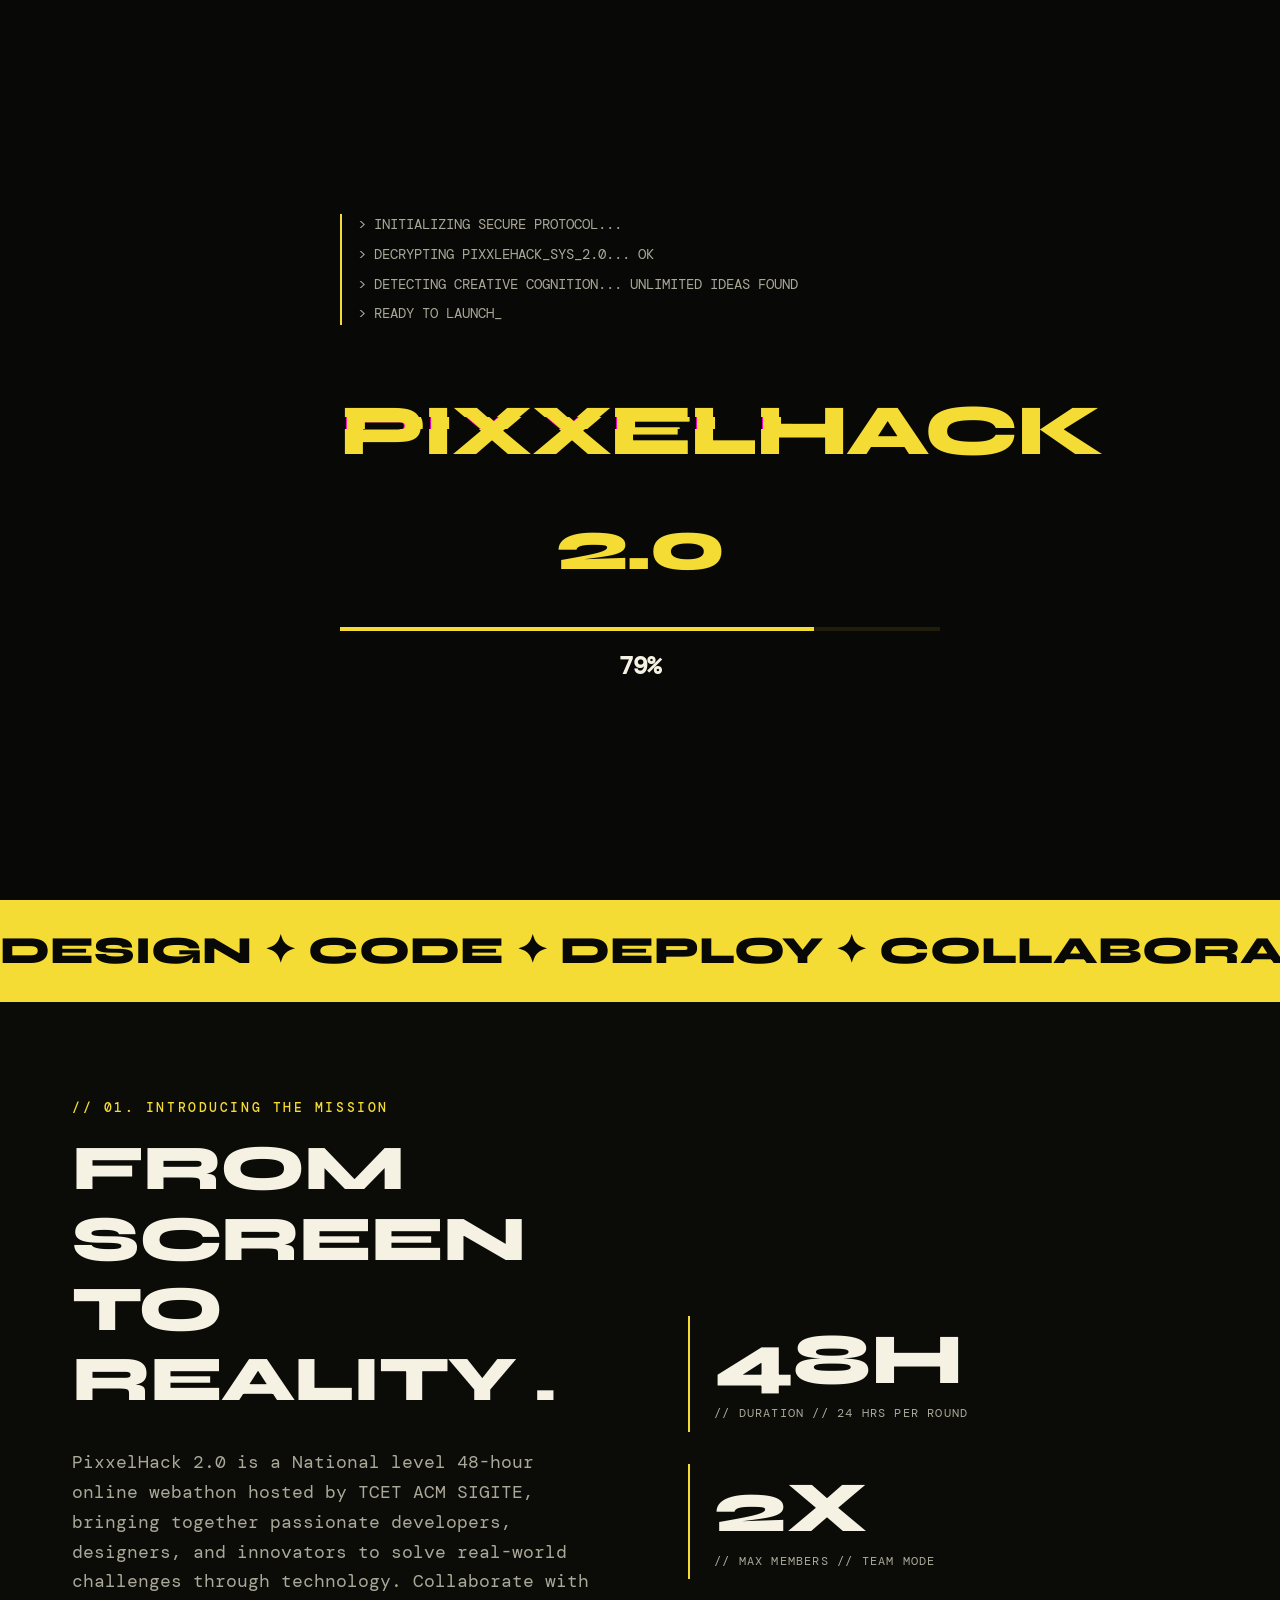
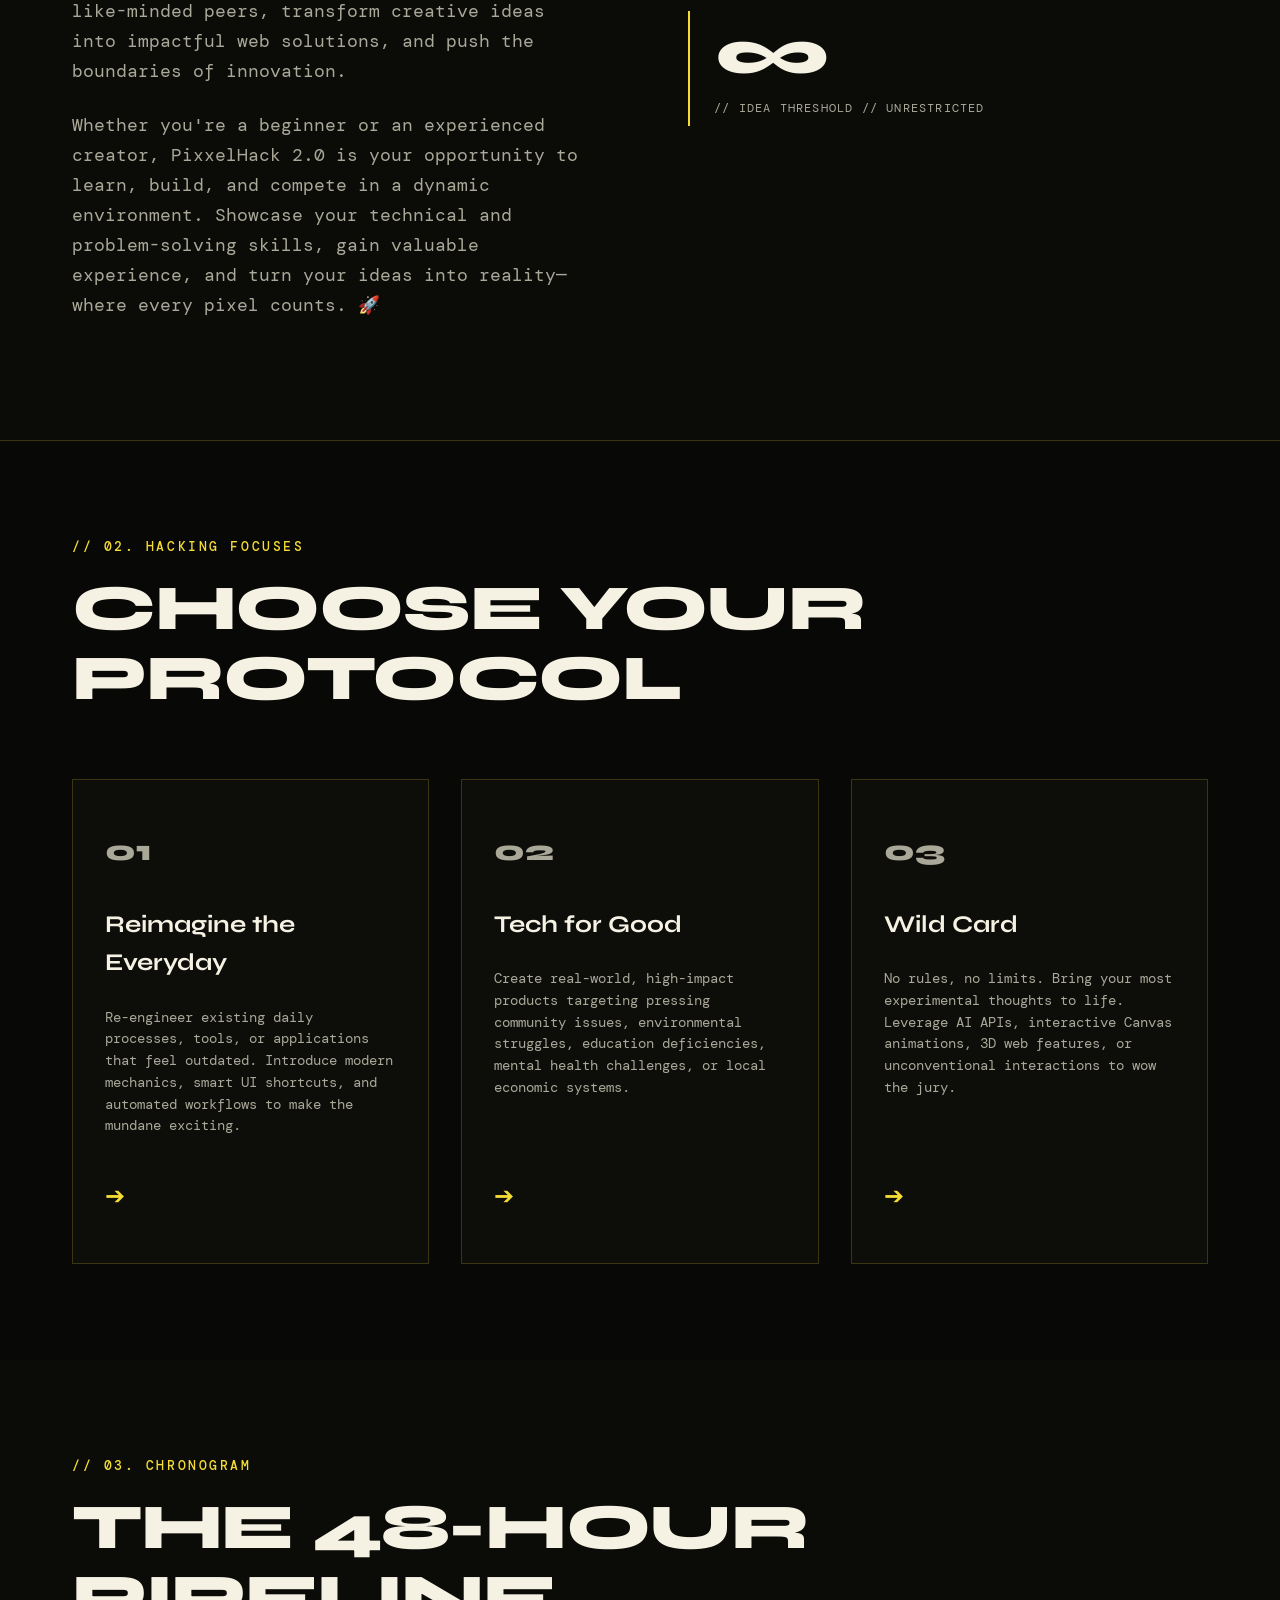
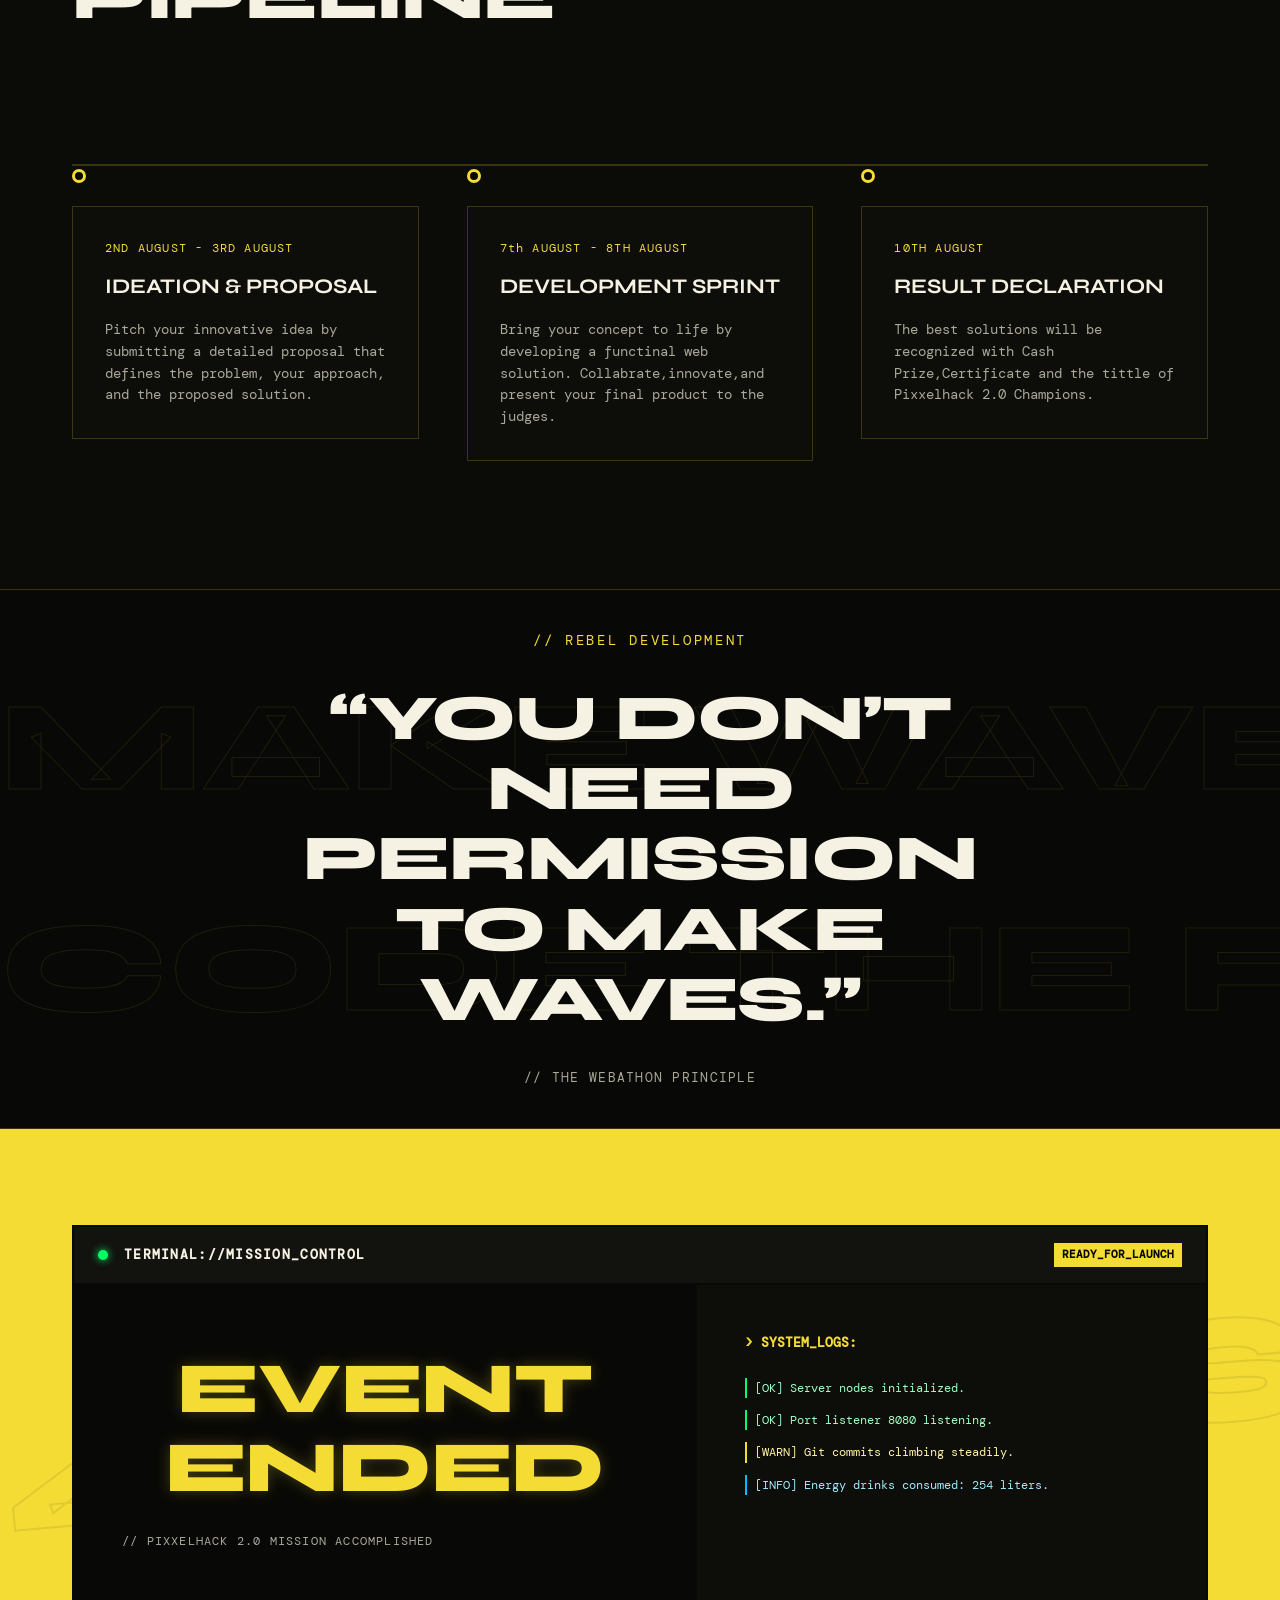
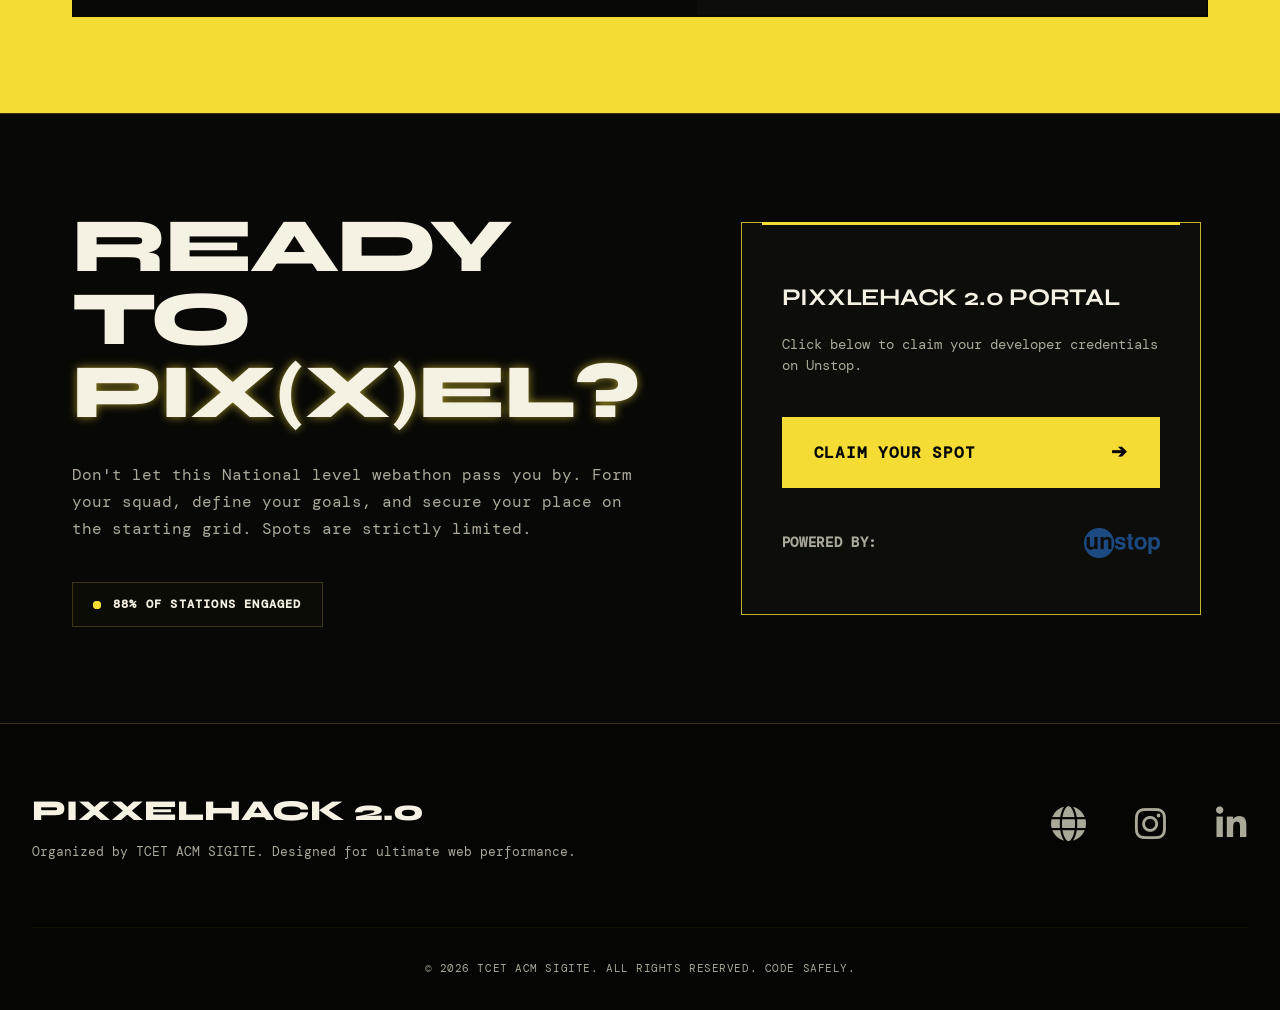
==== commit d3556667: "Change Hackathon to National level Webathon" ====
--- a/index.html
+++ b/index.html
@@ -101,7 +101,7 @@
                 <!-- Left Side: Dynamic Technical Typography -->
                 <div class="hero-content reveal-on-scroll">
                     <div class="top-tagline">
-                        <span class="tag-symbol">//</span> TCET ACM SIGITE PRESENTS // WEBATHON 2.0
+                        <span class="tag-symbol">//</span> TCET ACM SIGITE PRESENTS - A NATIONAL LEVEL WEBATHON 
                     </div>
                     
                     <h1 class="hero-headline">
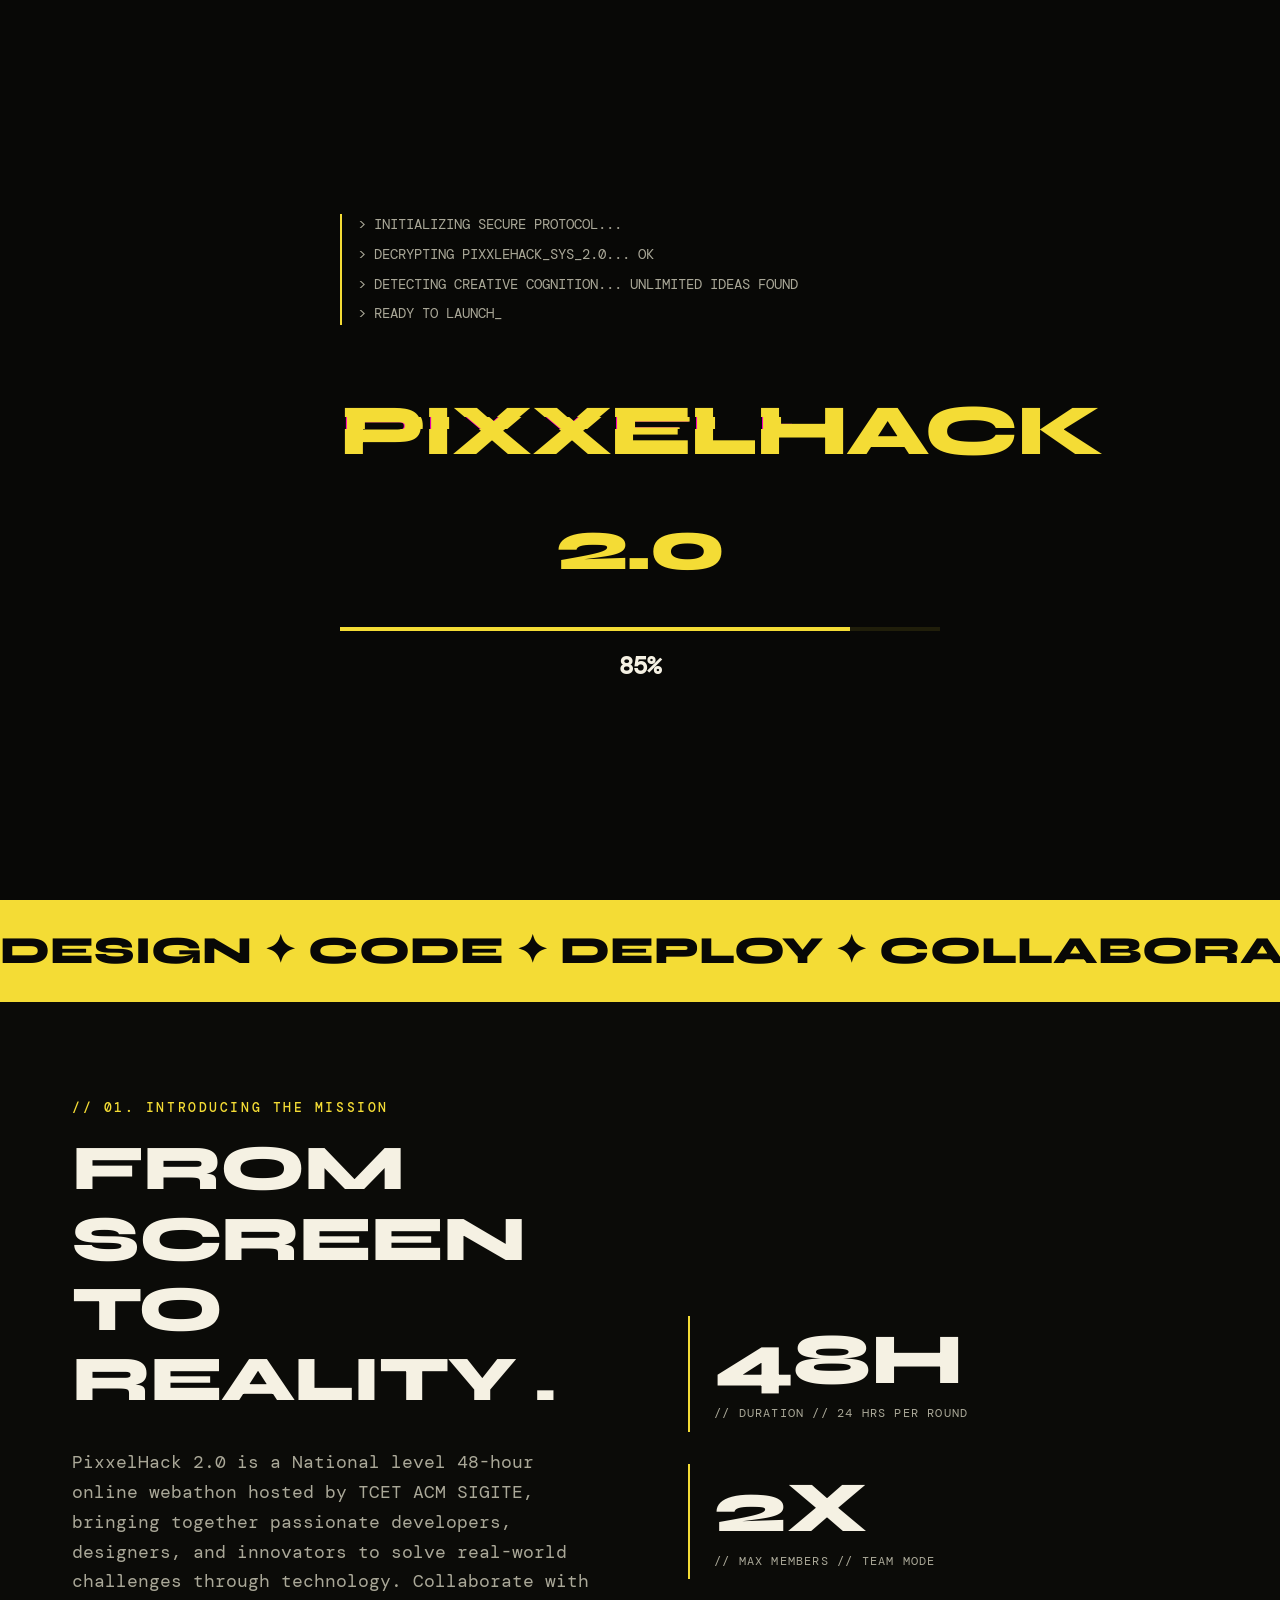
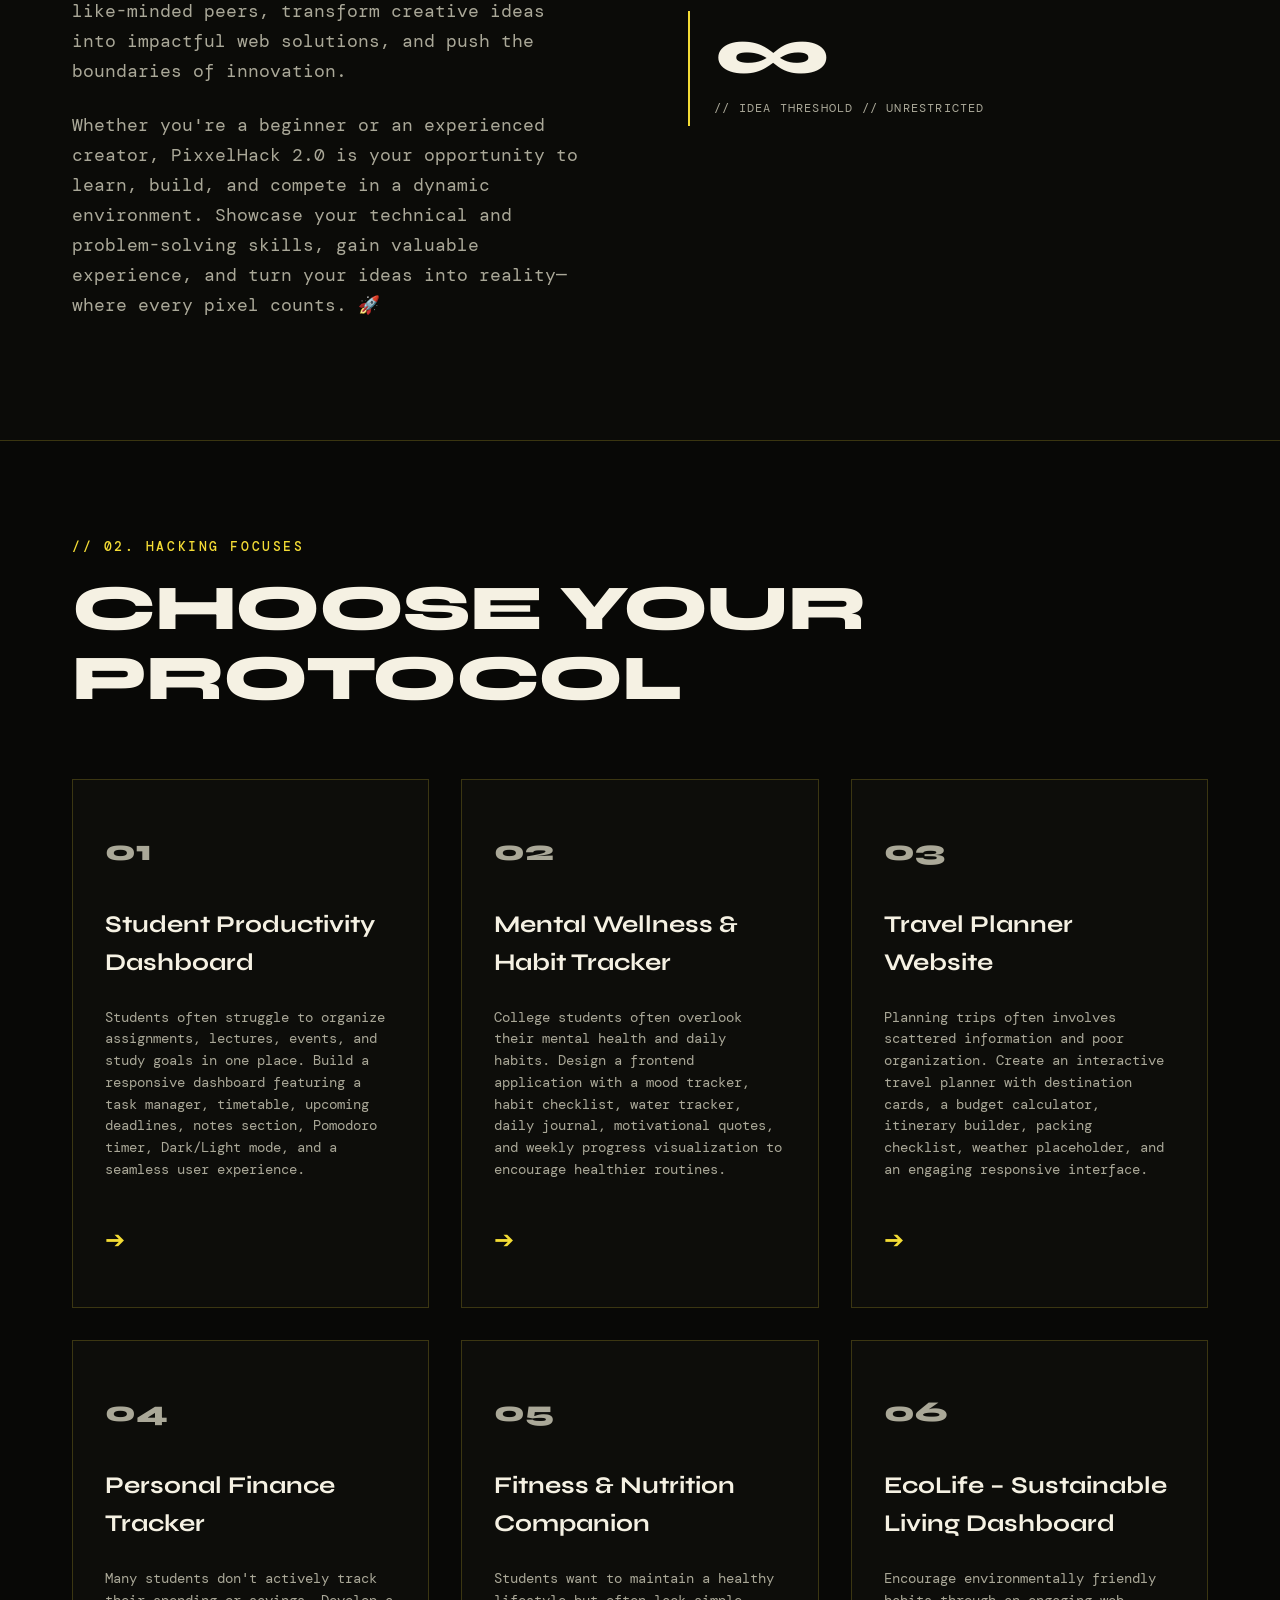
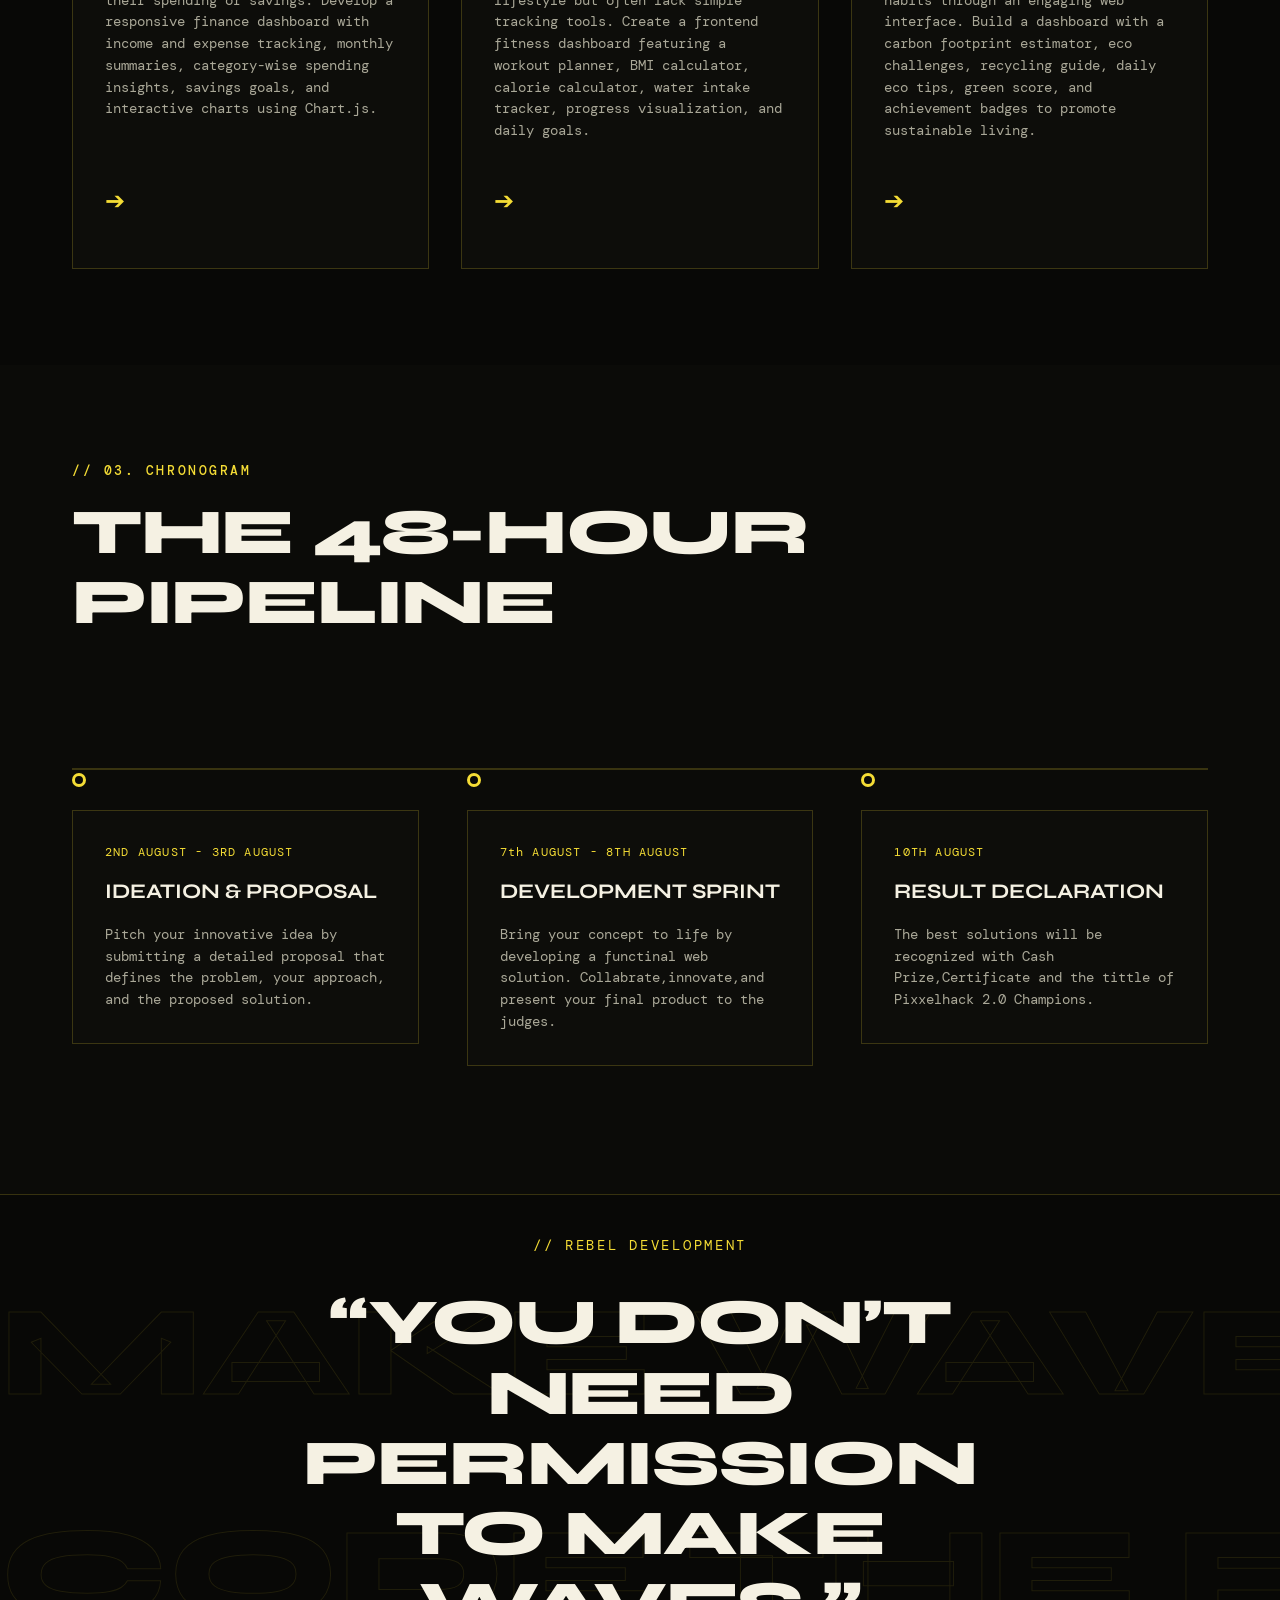
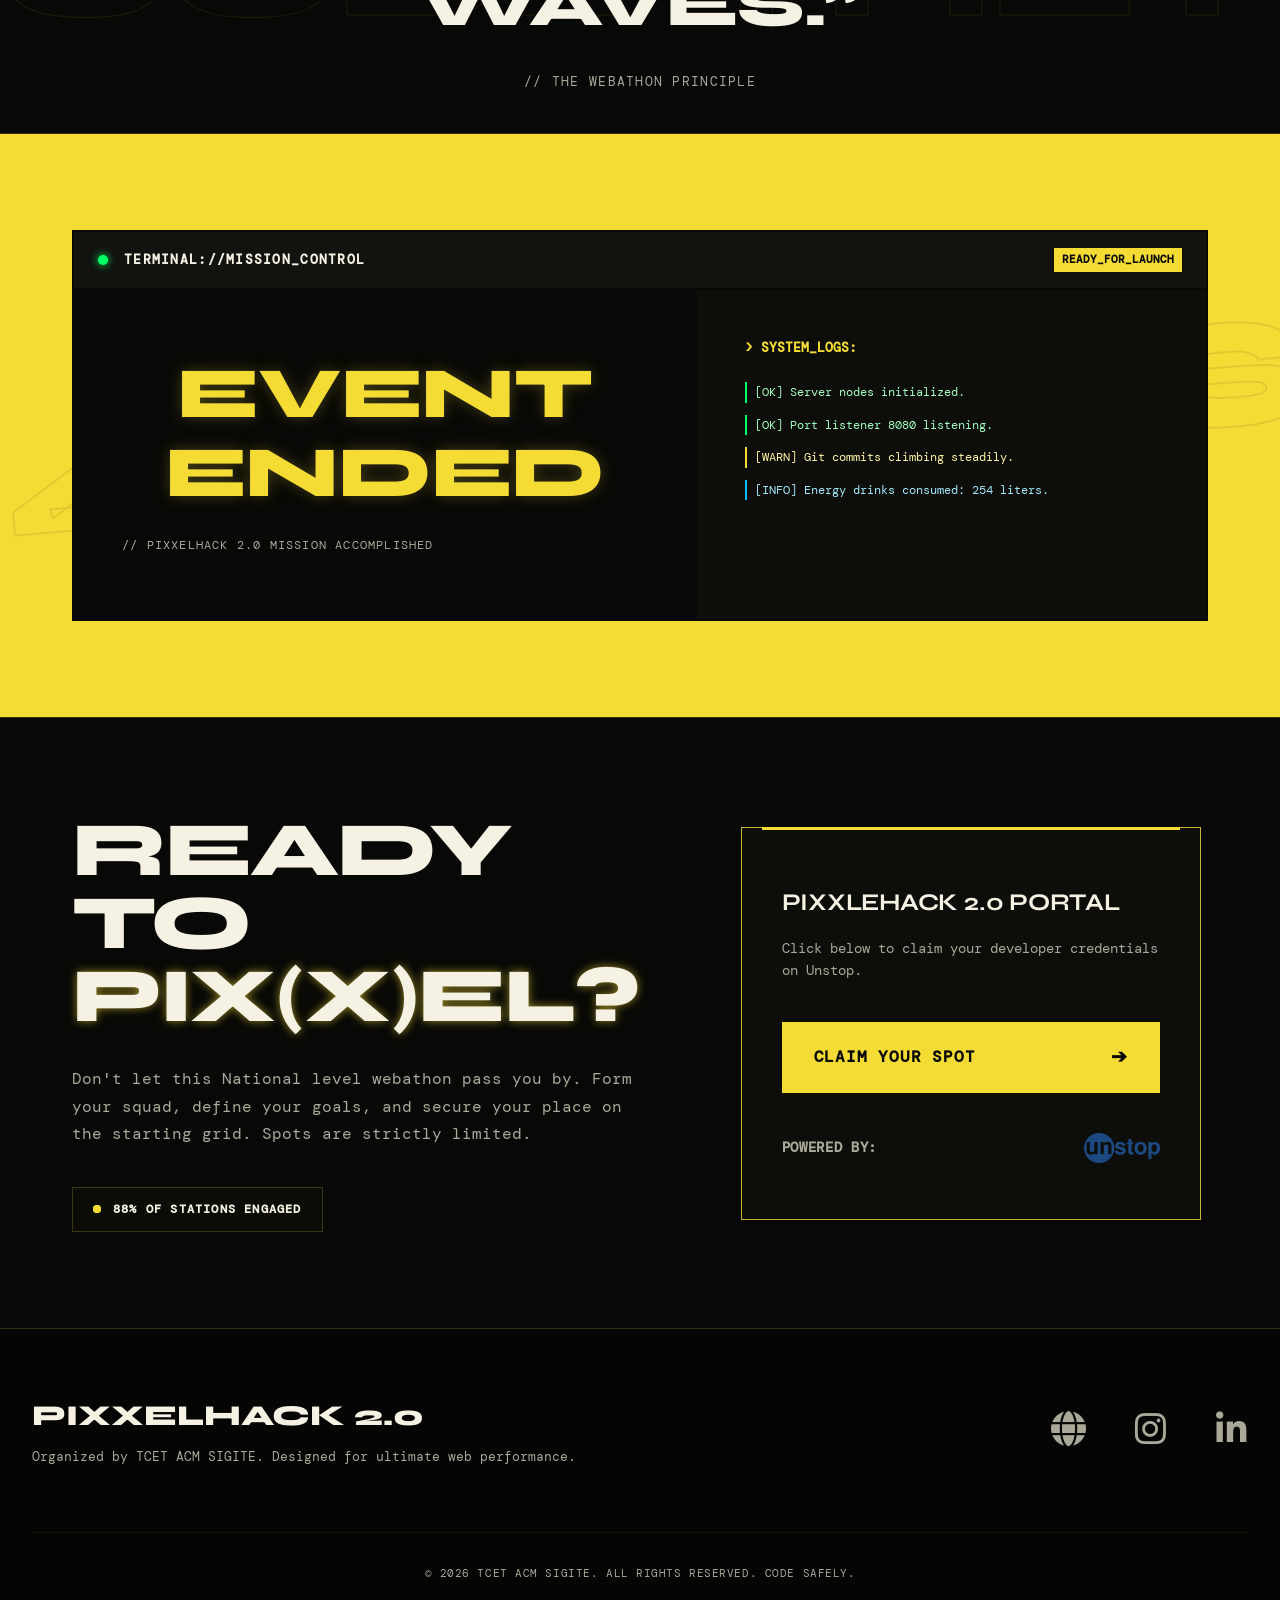
==== commit c30d01a6: "updated tracks section with 6 problem statement cards" ====
--- a/index.html
+++ b/index.html
@@ -212,57 +212,97 @@
             </div>
         </section>
 
-        <!-- Tracks Section -->
-        <section id="tracks" class="tracks-section">
-            <div class="section-container">
-                <div class="section-header reveal-on-scroll">
-                    <span class="section-badge">// 02. HACKING FOCUSES</span>
-                    <h2 class="section-heading">CHOOSE YOUR PROTOCOL</h2>
-                </div>
-
-                <div class="tracks-grid">
-                    <!-- Track Card 1 -->
-                    <div class="track-card reveal-on-scroll">
-                        <div class="track-card-decor"></div>
-                        <div class="track-card-content">
-                            <div class="track-icon">01</div>
-                            <h3 class="track-title">Reimagine the Everyday</h3>
-                            <p class="track-desc">
-                                Re-engineer existing daily processes, tools, or applications that feel outdated. Introduce modern mechanics, smart UI shortcuts, and automated workflows to make the mundane exciting.
-                            </p>
-                            <span class="track-arrow">➔</span>
-                        </div>
-                    </div>
-
-                    <!-- Track Card 2 -->
-                    <div class="track-card reveal-on-scroll">
-                        <div class="track-card-decor"></div>
-                        <div class="track-card-content">
-                            <div class="track-icon">02</div>
-                            <h3 class="track-title">Tech for Good</h3>
-                            <p class="track-desc">
-                                Create real-world, high-impact products targeting pressing community issues, environmental struggles, education deficiencies, mental health challenges, or local economic systems.
-                            </p>
-                            <span class="track-arrow">➔</span>
-                        </div>
-                    </div>
-
-                    <!-- Track Card 3 -->
-                    <div class="track-card reveal-on-scroll">
-                        <div class="track-card-decor"></div>
-                        <div class="track-card-content">
-                            <div class="track-icon">03</div>
-                            <h3 class="track-title">Wild Card</h3>
-                            <p class="track-desc">
-                                No rules, no limits. Bring your most experimental thoughts to life. Leverage AI APIs, interactive Canvas animations, 3D web features, or unconventional interactions to wow the jury.
-                            </p>
-                            <span class="track-arrow">➔</span>
-                        </div>
-                    </div>
-                </div>
-            </div>
-        </section>
-
+       <!-- Tracks Section -->
+<section id="tracks" class="tracks-section">
+    <div class="section-container">
+        <div class="section-header reveal-on-scroll">
+            <span class="section-badge">// 02. HACKING FOCUSES</span>
+            <h2 class="section-heading">CHOOSE YOUR PROTOCOL</h2>
+        </div>
+
+        <div class="tracks-grid">
+
+            <!-- Track Card 1 -->
+            <div class="track-card reveal-on-scroll">
+                <div class="track-card-decor"></div>
+                <div class="track-card-content">
+                    <div class="track-icon">01</div>
+<h3 class="track-title">Student Productivity Dashboard</h3>
+<p class="track-desc">
+Students often struggle to organize assignments, lectures, events, and study goals in one place. Build a responsive dashboard featuring a task manager, timetable, upcoming deadlines, notes section, Pomodoro timer, Dark/Light mode, and a seamless user experience.
+</p>
+                    <span class="track-arrow">➔</span>
+                </div>
+            </div>
+
+            <!-- Track Card 2 -->
+            <div class="track-card reveal-on-scroll">
+                <div class="track-card-decor"></div>
+                <div class="track-card-content">
+                    <div class="track-icon">02</div>
+<h3 class="track-title">Mental Wellness & Habit Tracker</h3>
+<p class="track-desc">
+College students often overlook their mental health and daily habits. Design a frontend application with a mood tracker, habit checklist, water tracker, daily journal, motivational quotes, and weekly progress visualization to encourage healthier routines.
+</p>
+                    <span class="track-arrow">➔</span>
+                </div>
+            </div>
+
+            <!-- Track Card 3 -->
+            <div class="track-card reveal-on-scroll">
+                <div class="track-card-decor"></div>
+                <div class="track-card-content">
+                    <div class="track-icon">03</div>
+<h3 class="track-title">Travel Planner Website</h3>
+<p class="track-desc">
+Planning trips often involves scattered information and poor organization. Create an interactive travel planner with destination cards, a budget calculator, itinerary builder, packing checklist, weather placeholder, and an engaging responsive interface.
+</p>
+                    <span class="track-arrow">➔</span>
+                </div>
+            </div>
+
+            <!-- Track Card 4 -->
+            <div class="track-card reveal-on-scroll">
+                <div class="track-card-decor"></div>
+                <div class="track-card-content">
+                    <div class="track-icon">04</div>
+<h3 class="track-title">Personal Finance Tracker</h3>
+<p class="track-desc">
+Many students don't actively track their spending or savings. Develop a responsive finance dashboard with income and expense tracking, monthly summaries, category-wise spending insights, savings goals, and interactive charts using Chart.js.
+</p>
+                    <span class="track-arrow">➔</span>
+                </div>
+            </div>
+
+            <!-- Track Card 5 -->
+            <div class="track-card reveal-on-scroll">
+                <div class="track-card-decor"></div>
+                <div class="track-card-content">
+                    <div class="track-icon">05</div>
+<h3 class="track-title">Fitness & Nutrition Companion</h3>
+<p class="track-desc">
+Students want to maintain a healthy lifestyle but often lack simple tracking tools. Create a frontend fitness dashboard featuring a workout planner, BMI calculator, calorie calculator, water intake tracker, progress visualization, and daily goals.
+</p>
+                    <span class="track-arrow">➔</span>
+                </div>
+            </div>
+
+            <!-- Track Card 6 -->
+            <div class="track-card reveal-on-scroll">
+                <div class="track-card-decor"></div>
+                <div class="track-card-content">
+                    <div class="track-icon">06</div>
+<h3 class="track-title">EcoLife – Sustainable Living Dashboard</h3>
+<p class="track-desc">
+Encourage environmentally friendly habits through an engaging web interface. Build a dashboard with a carbon footprint estimator, eco challenges, recycling guide, daily eco tips, green score, and achievement badges to promote sustainable living.
+</p>
+                    <span class="track-arrow">➔</span>
+                </div>
+            </div>
+
+        </div>
+    </div>
+</section>
         <!-- Timeline Section -->
         <section id="timeline" class="timeline-section">
             <div class="section-container">
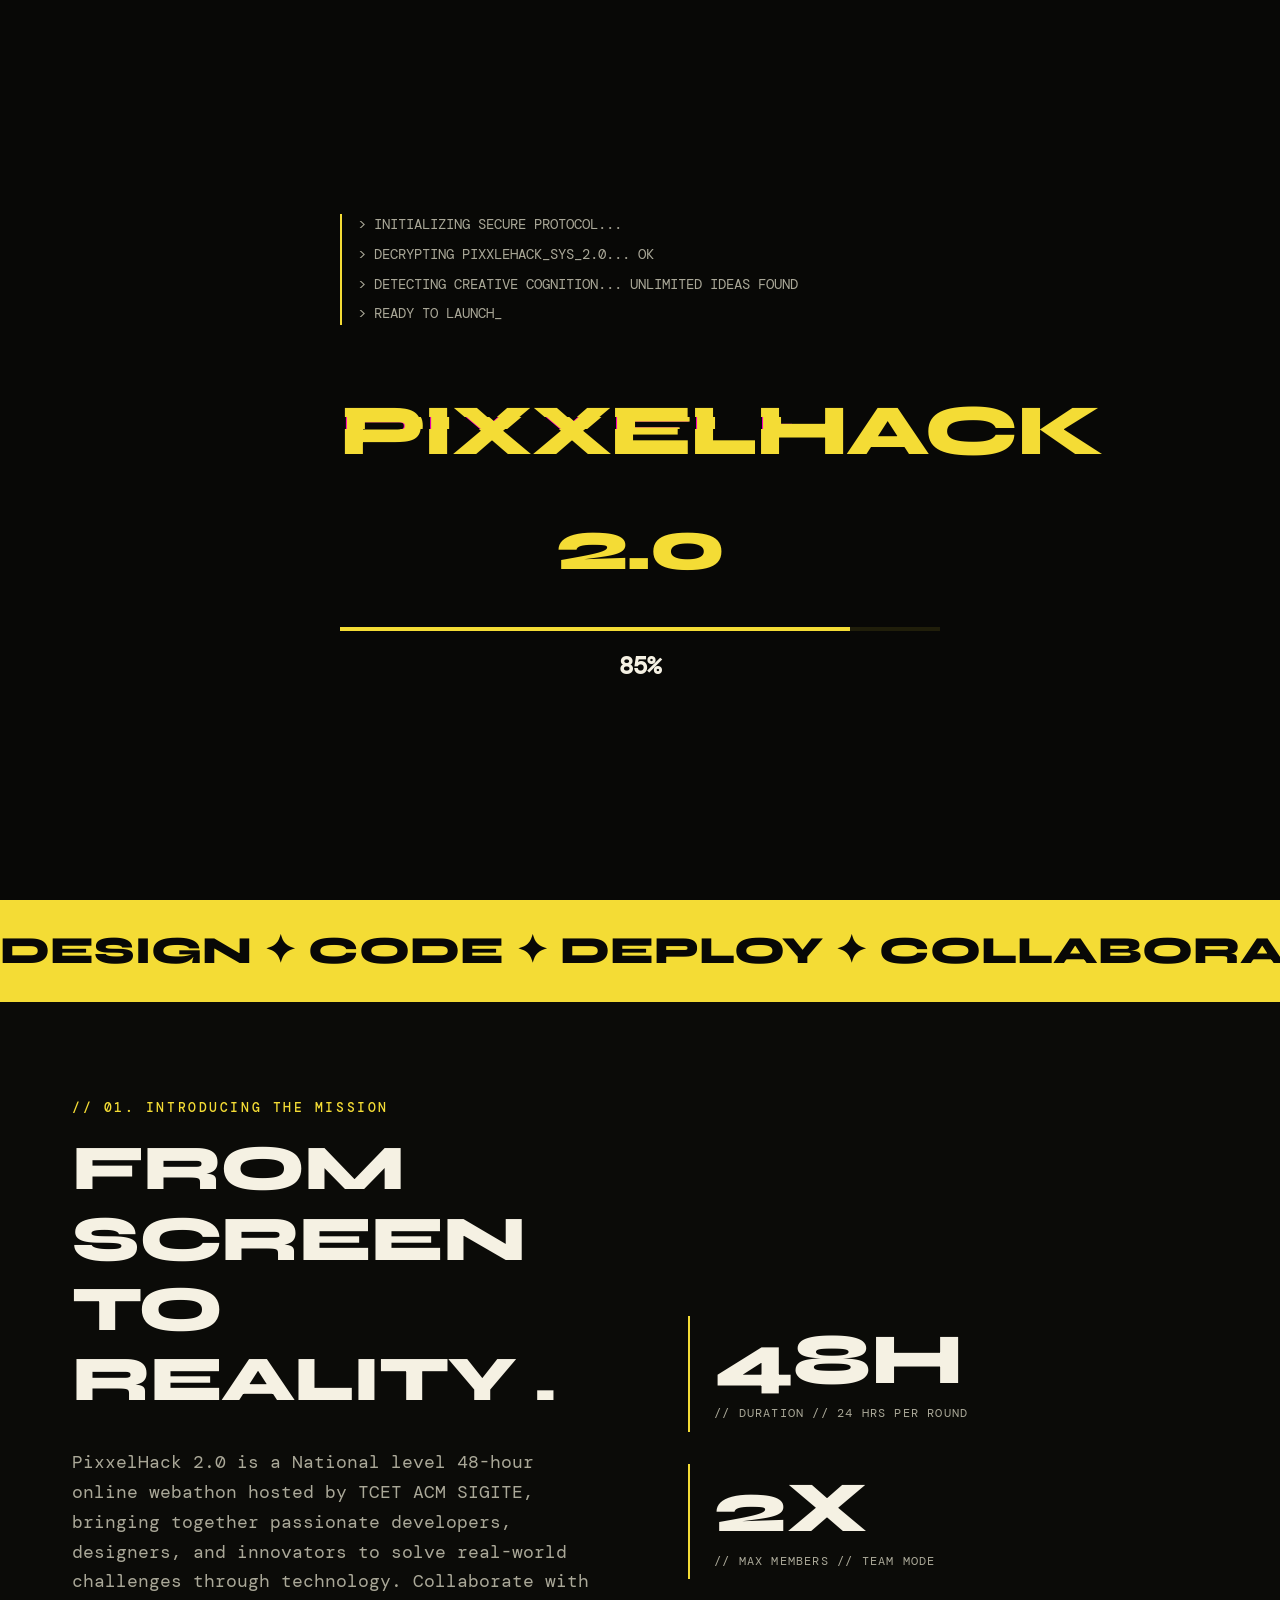
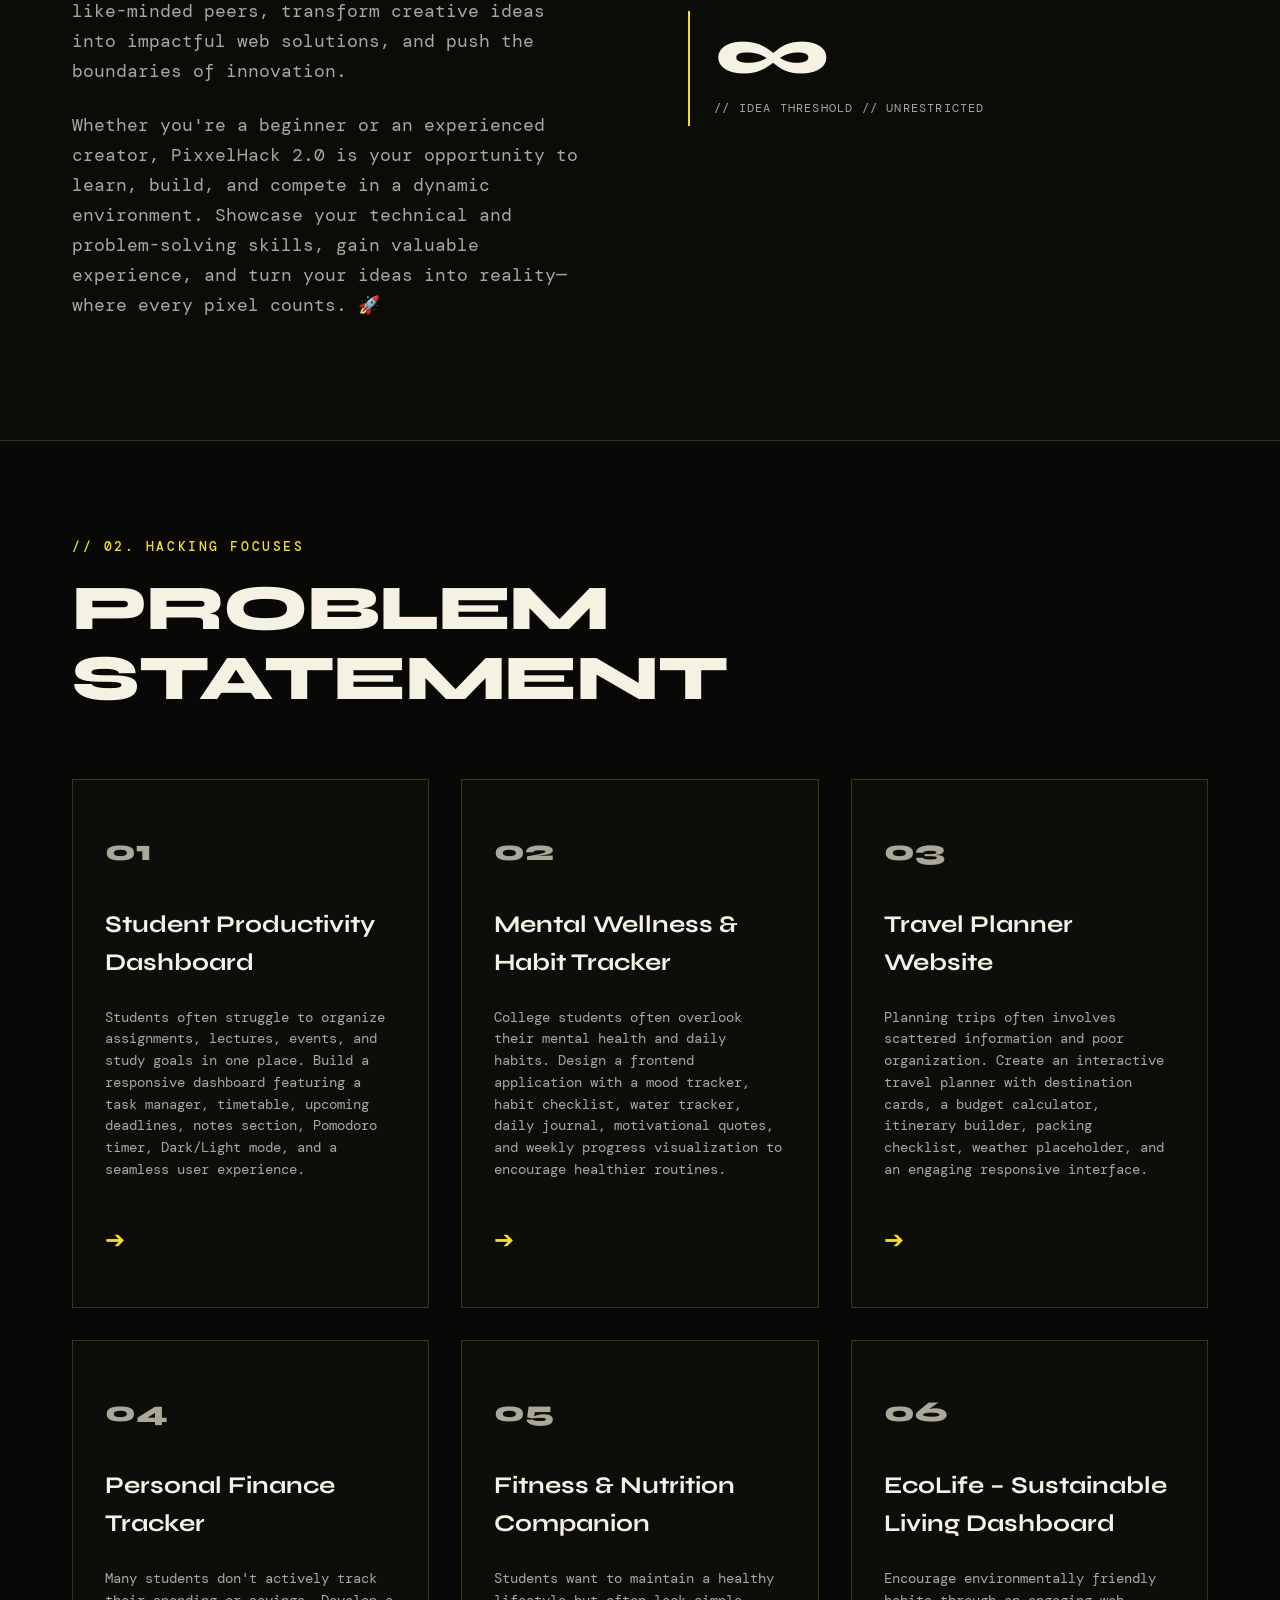
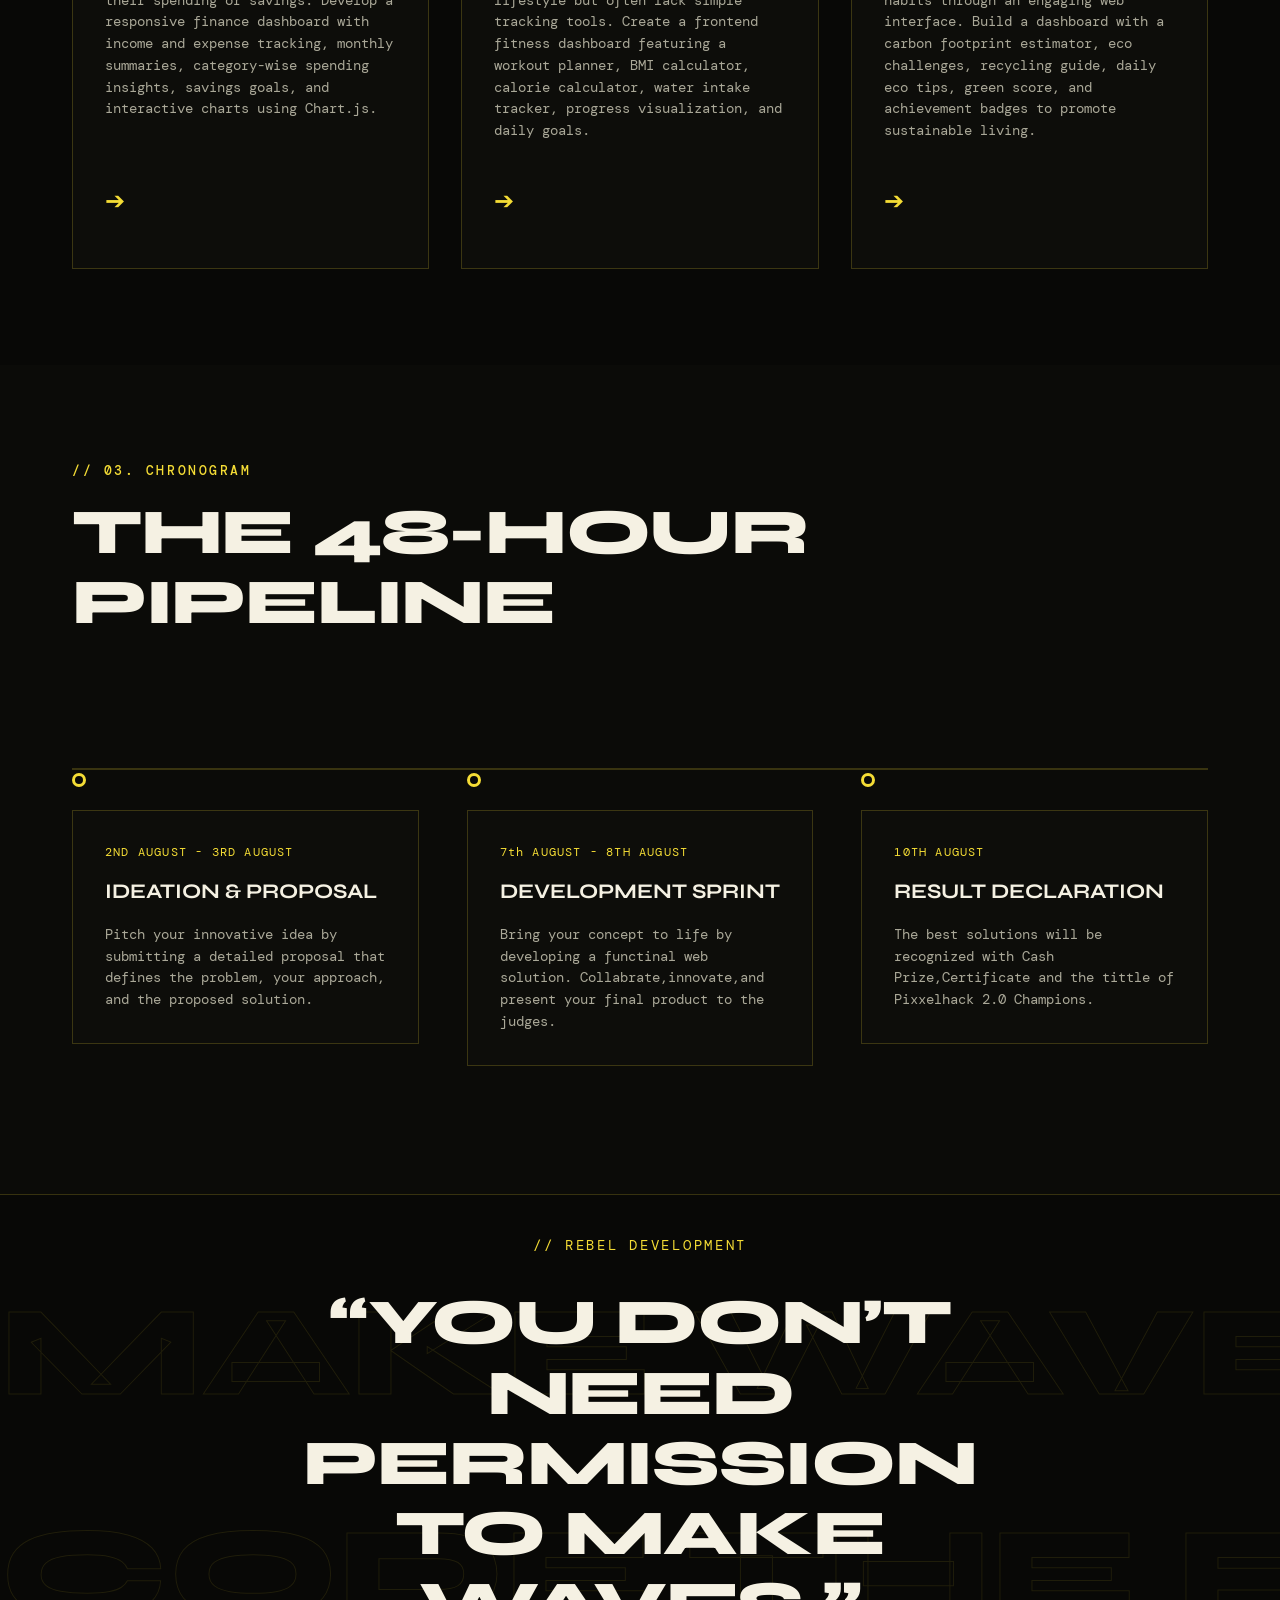
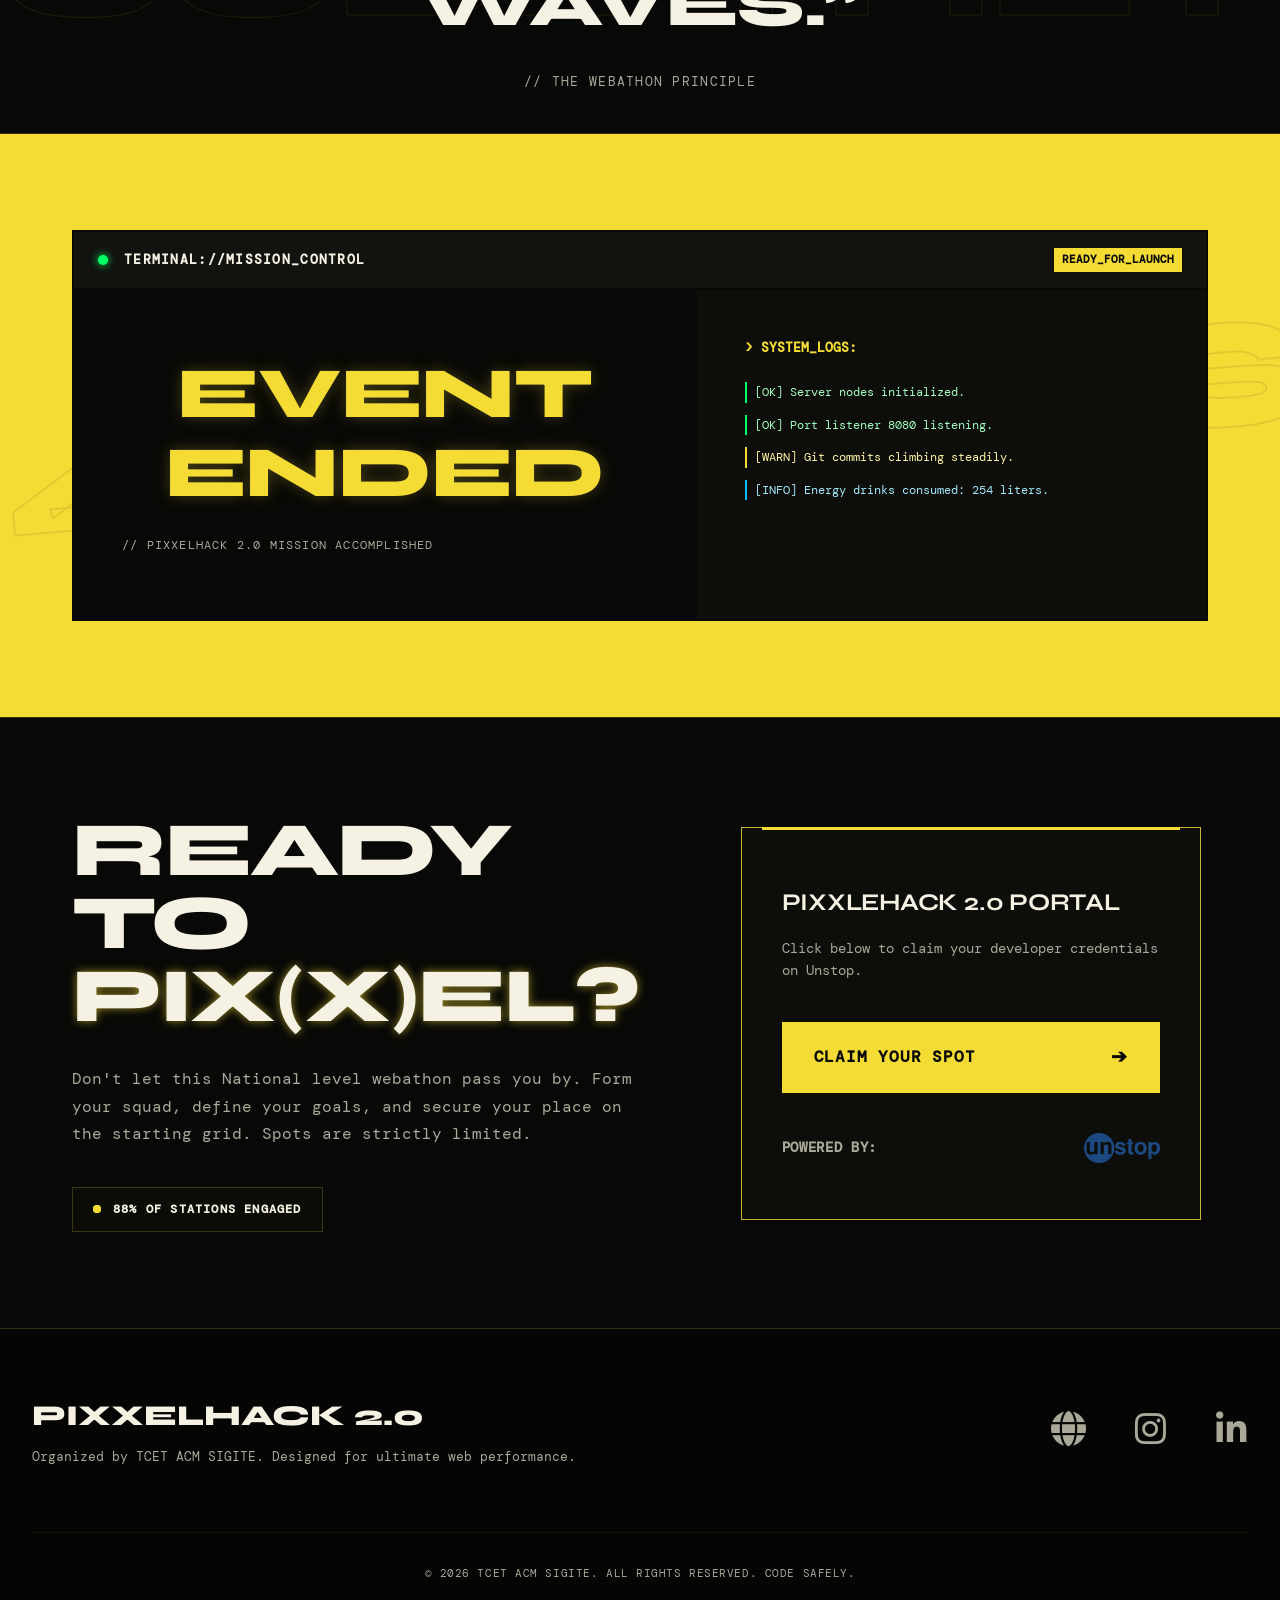
==== commit 42cfc43d: "problem statment" ====
--- a/index.html
+++ b/index.html
@@ -217,7 +217,7 @@
     <div class="section-container">
         <div class="section-header reveal-on-scroll">
             <span class="section-badge">// 02. HACKING FOCUSES</span>
-            <h2 class="section-heading">CHOOSE YOUR PROTOCOL</h2>
+            <h2 class="section-heading">PROBLEM STATEMENT</h2>
         </div>
 
         <div class="tracks-grid">
